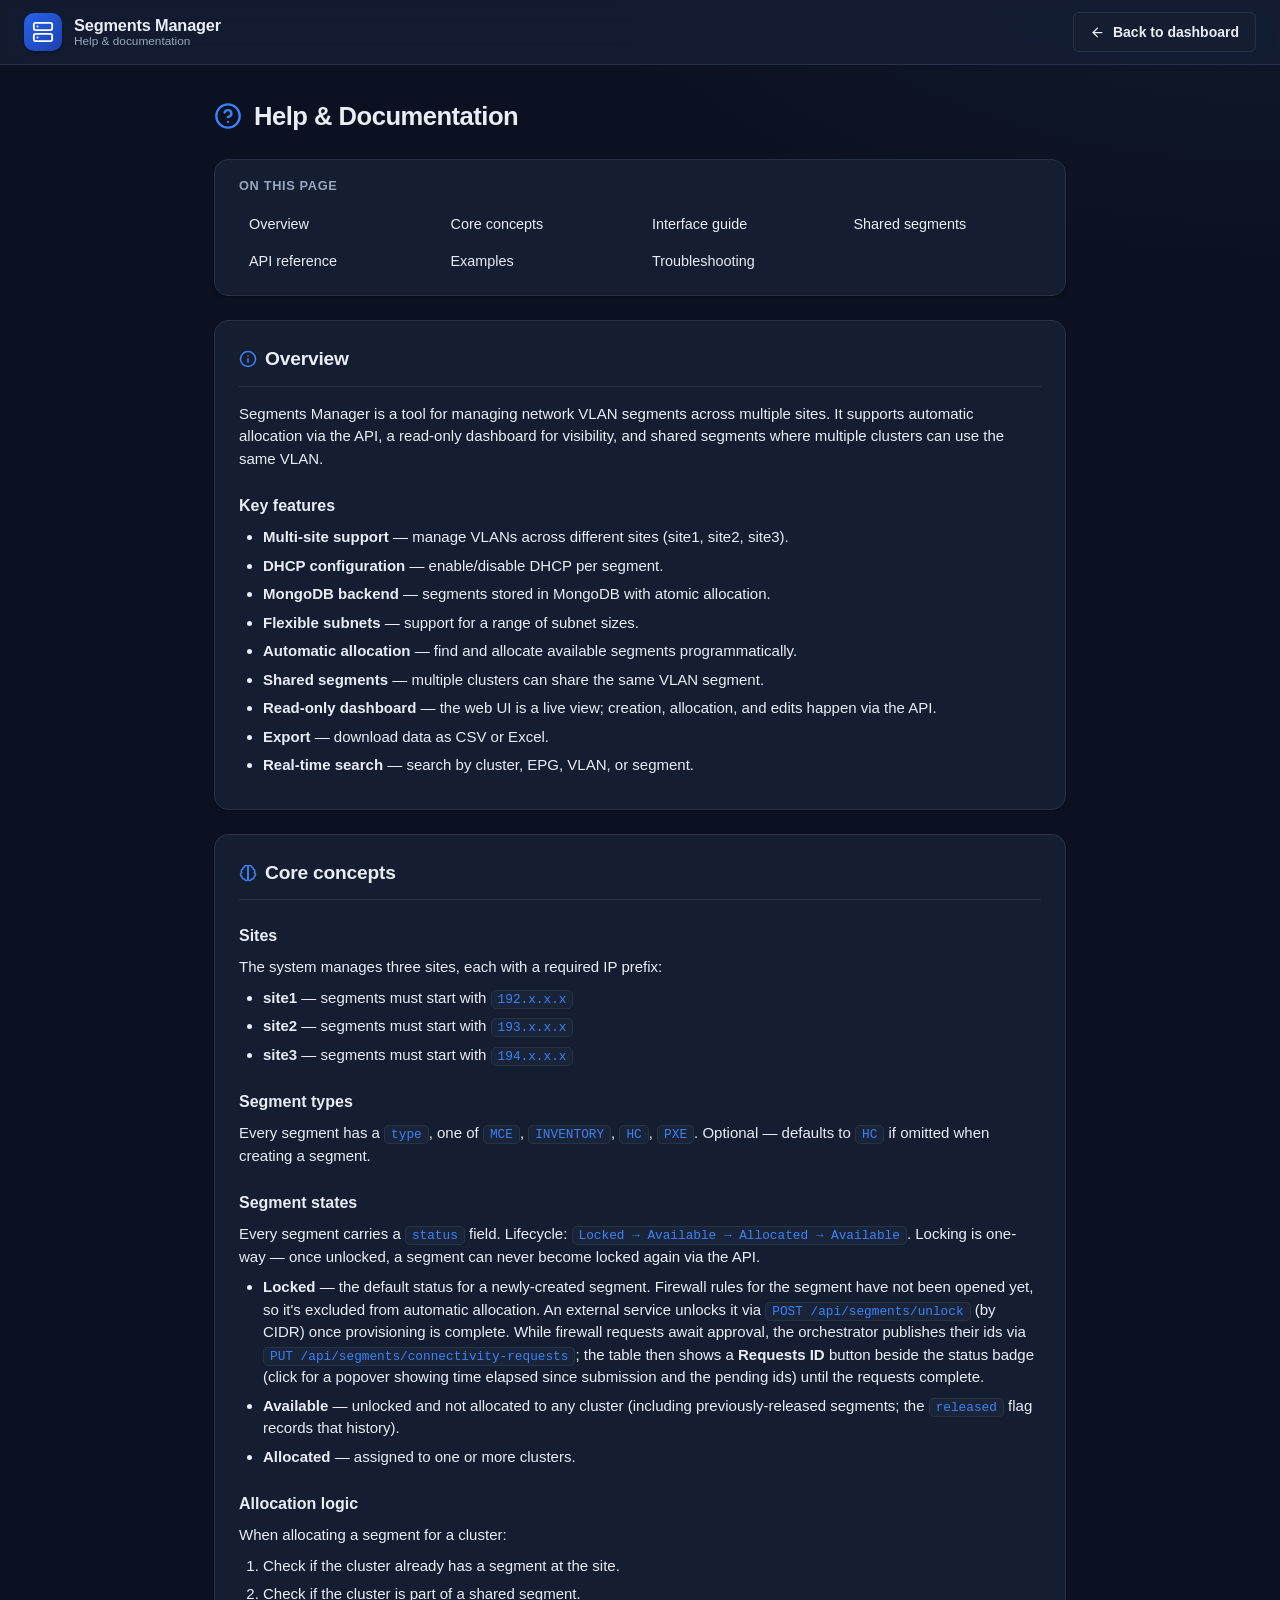
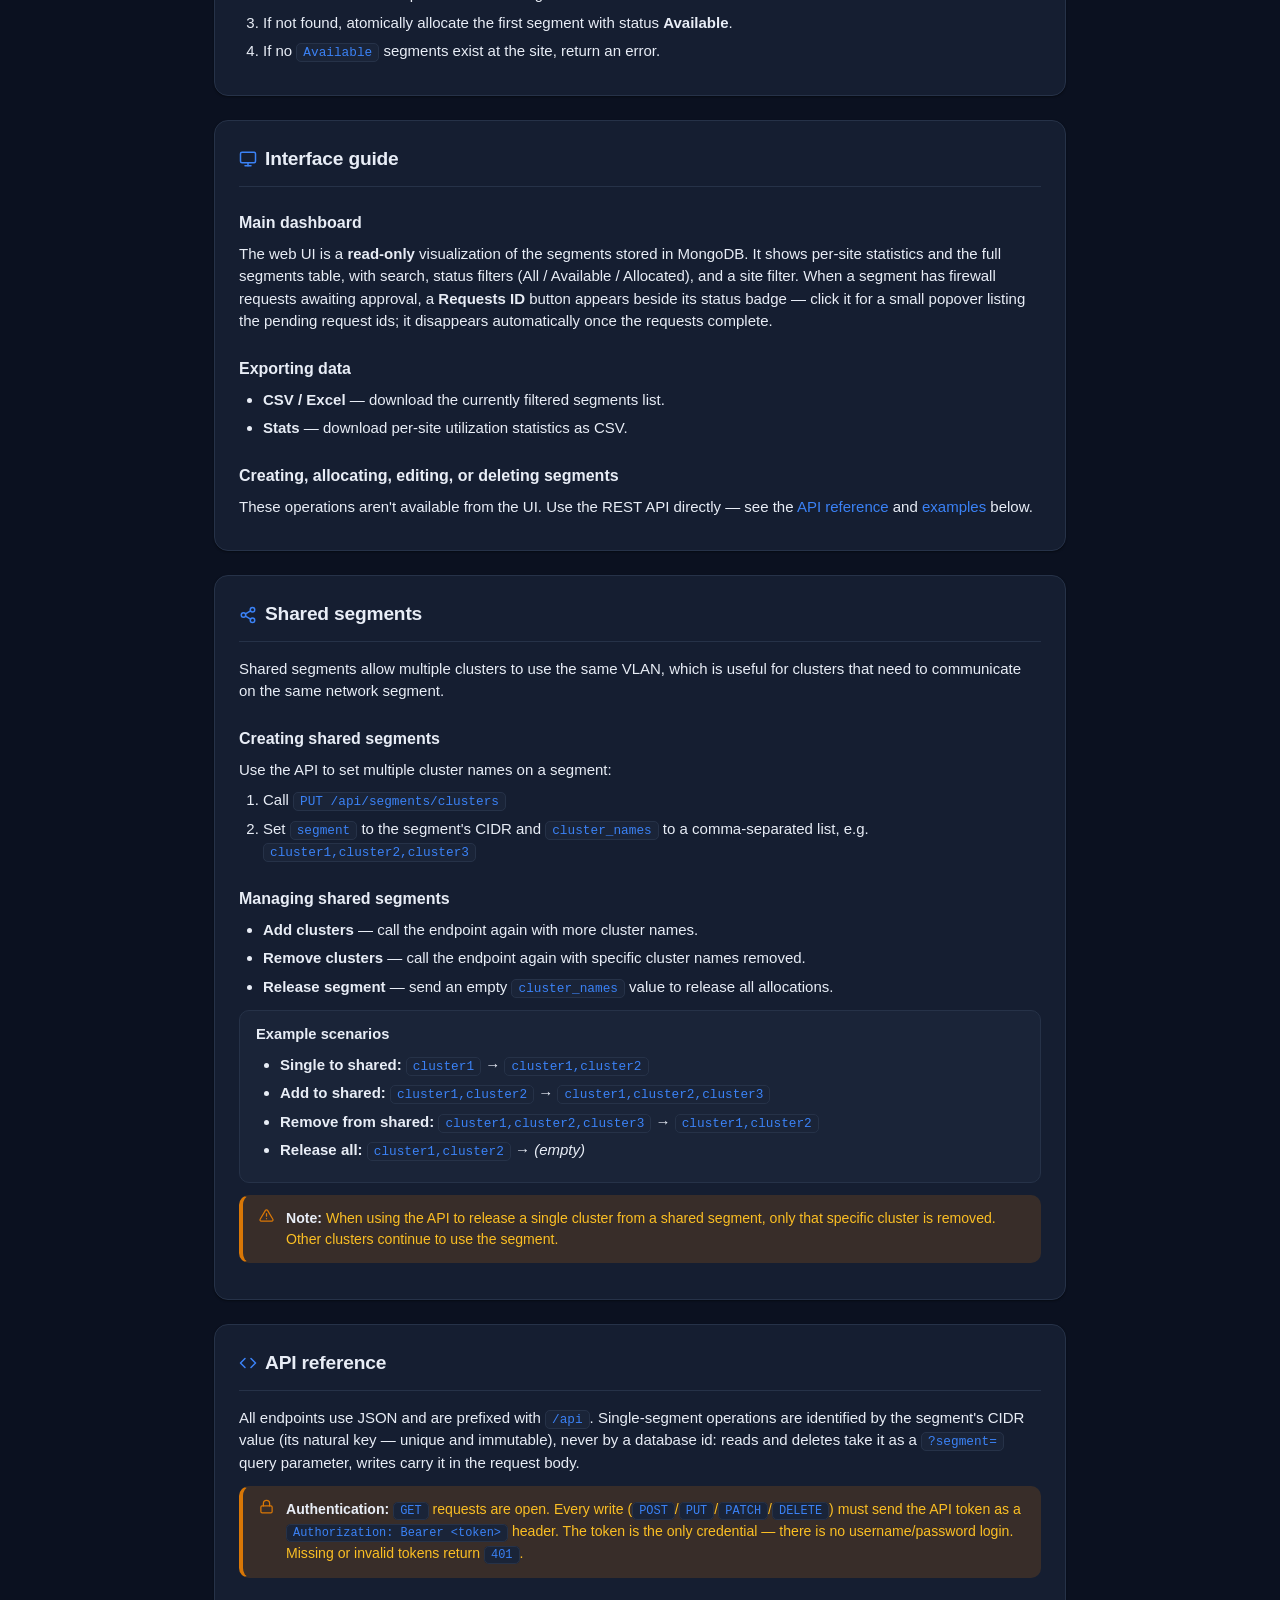
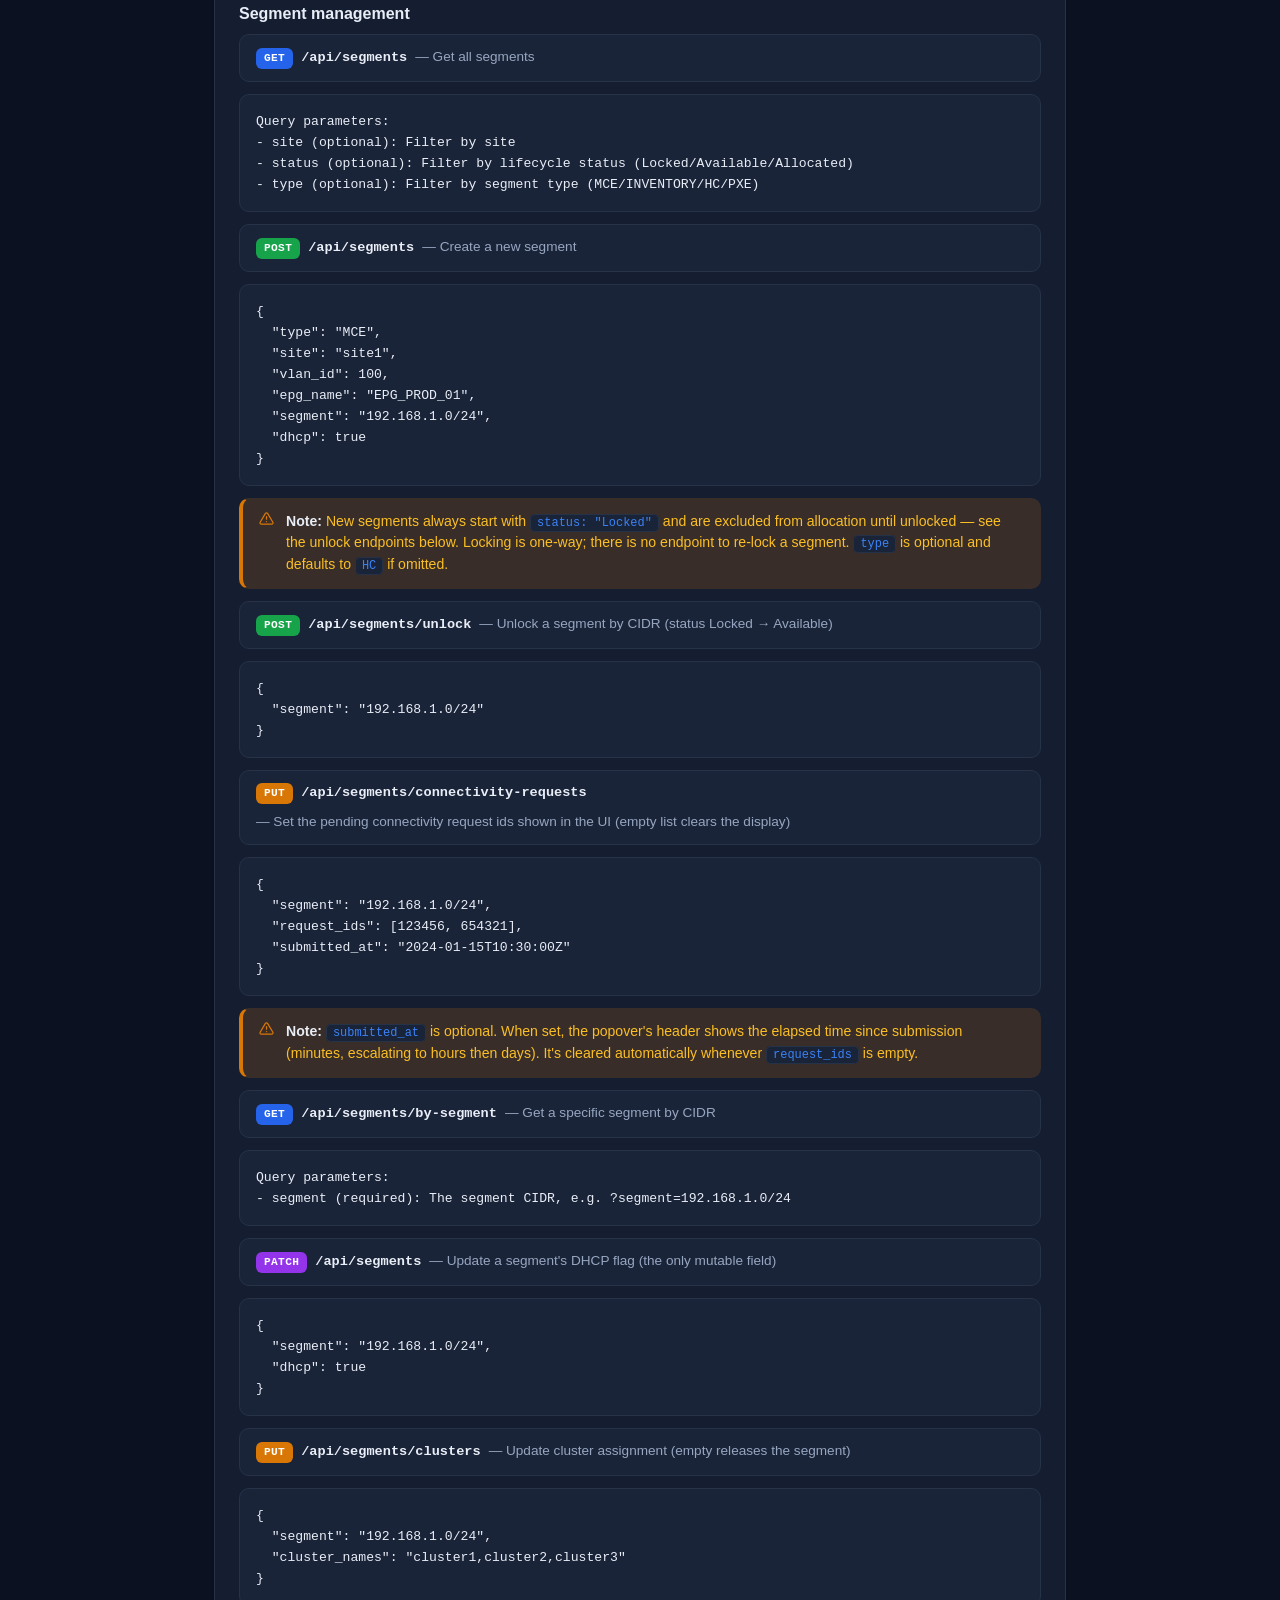
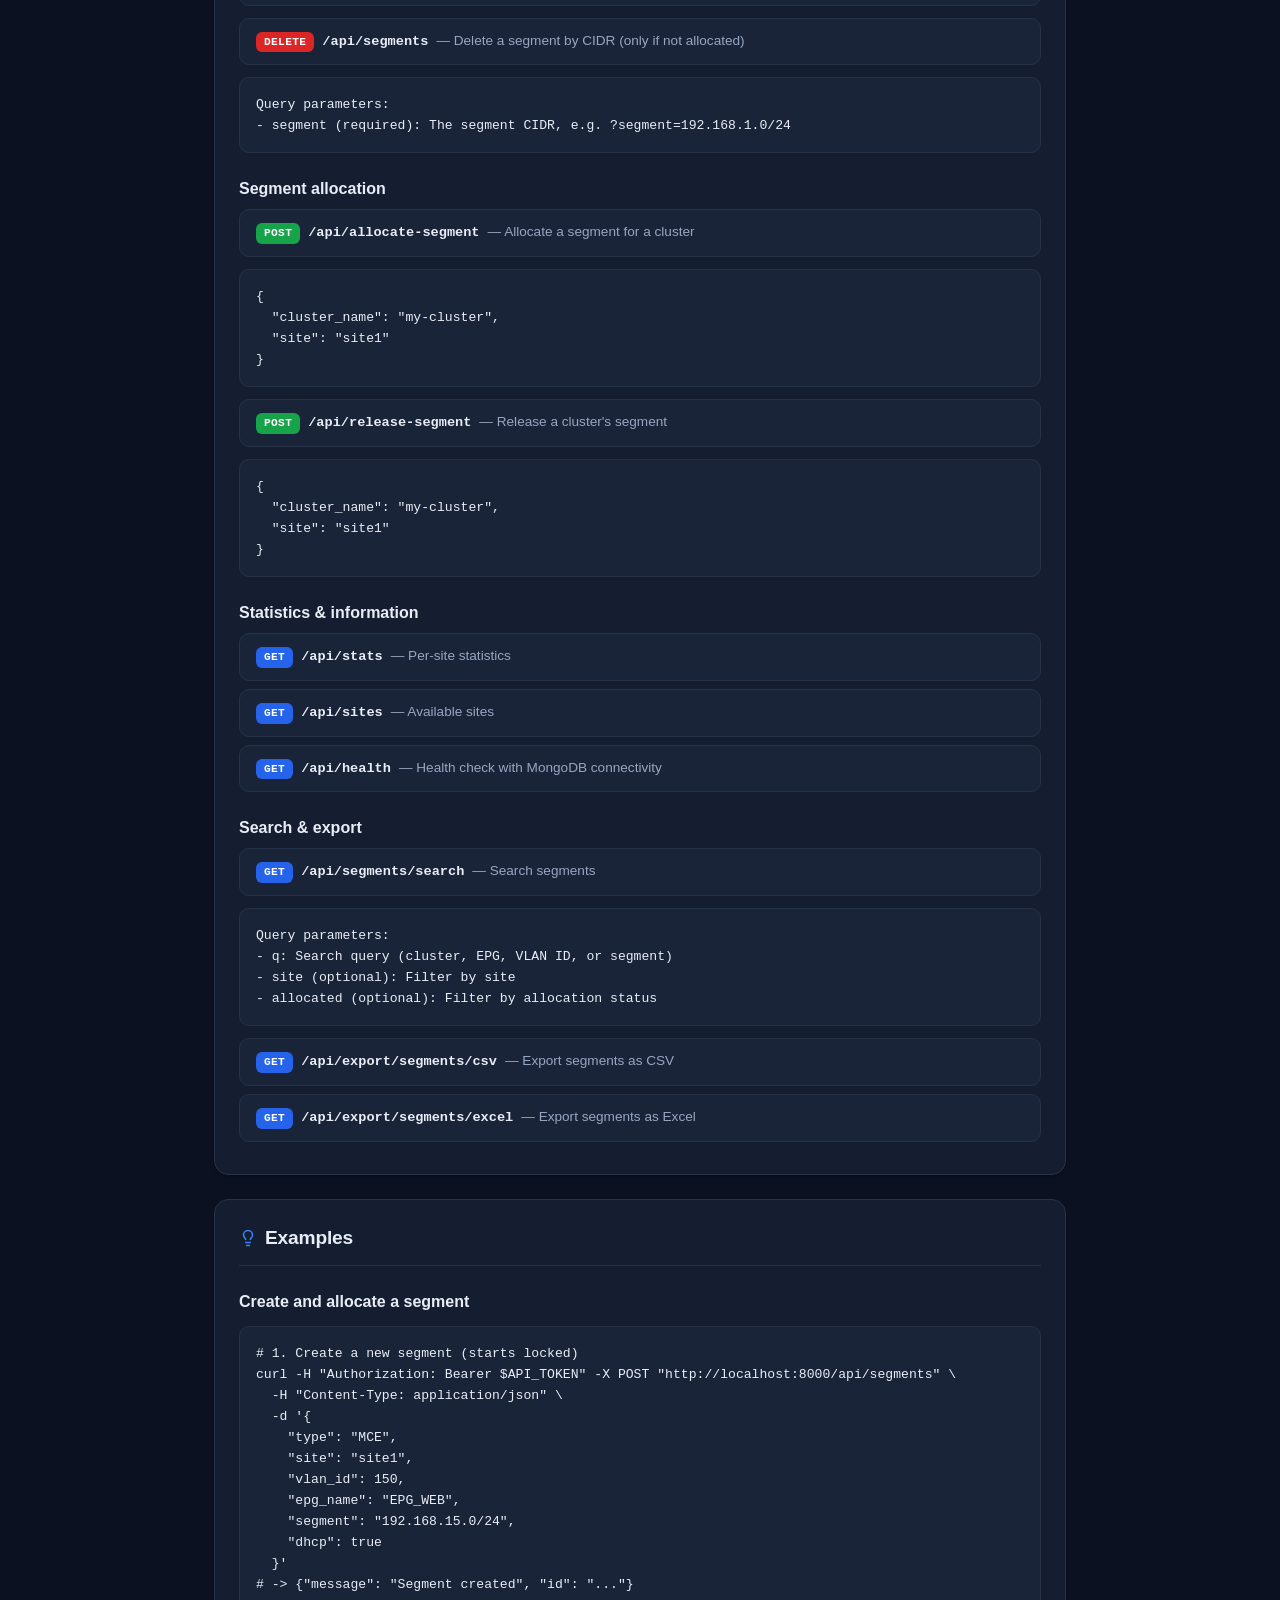
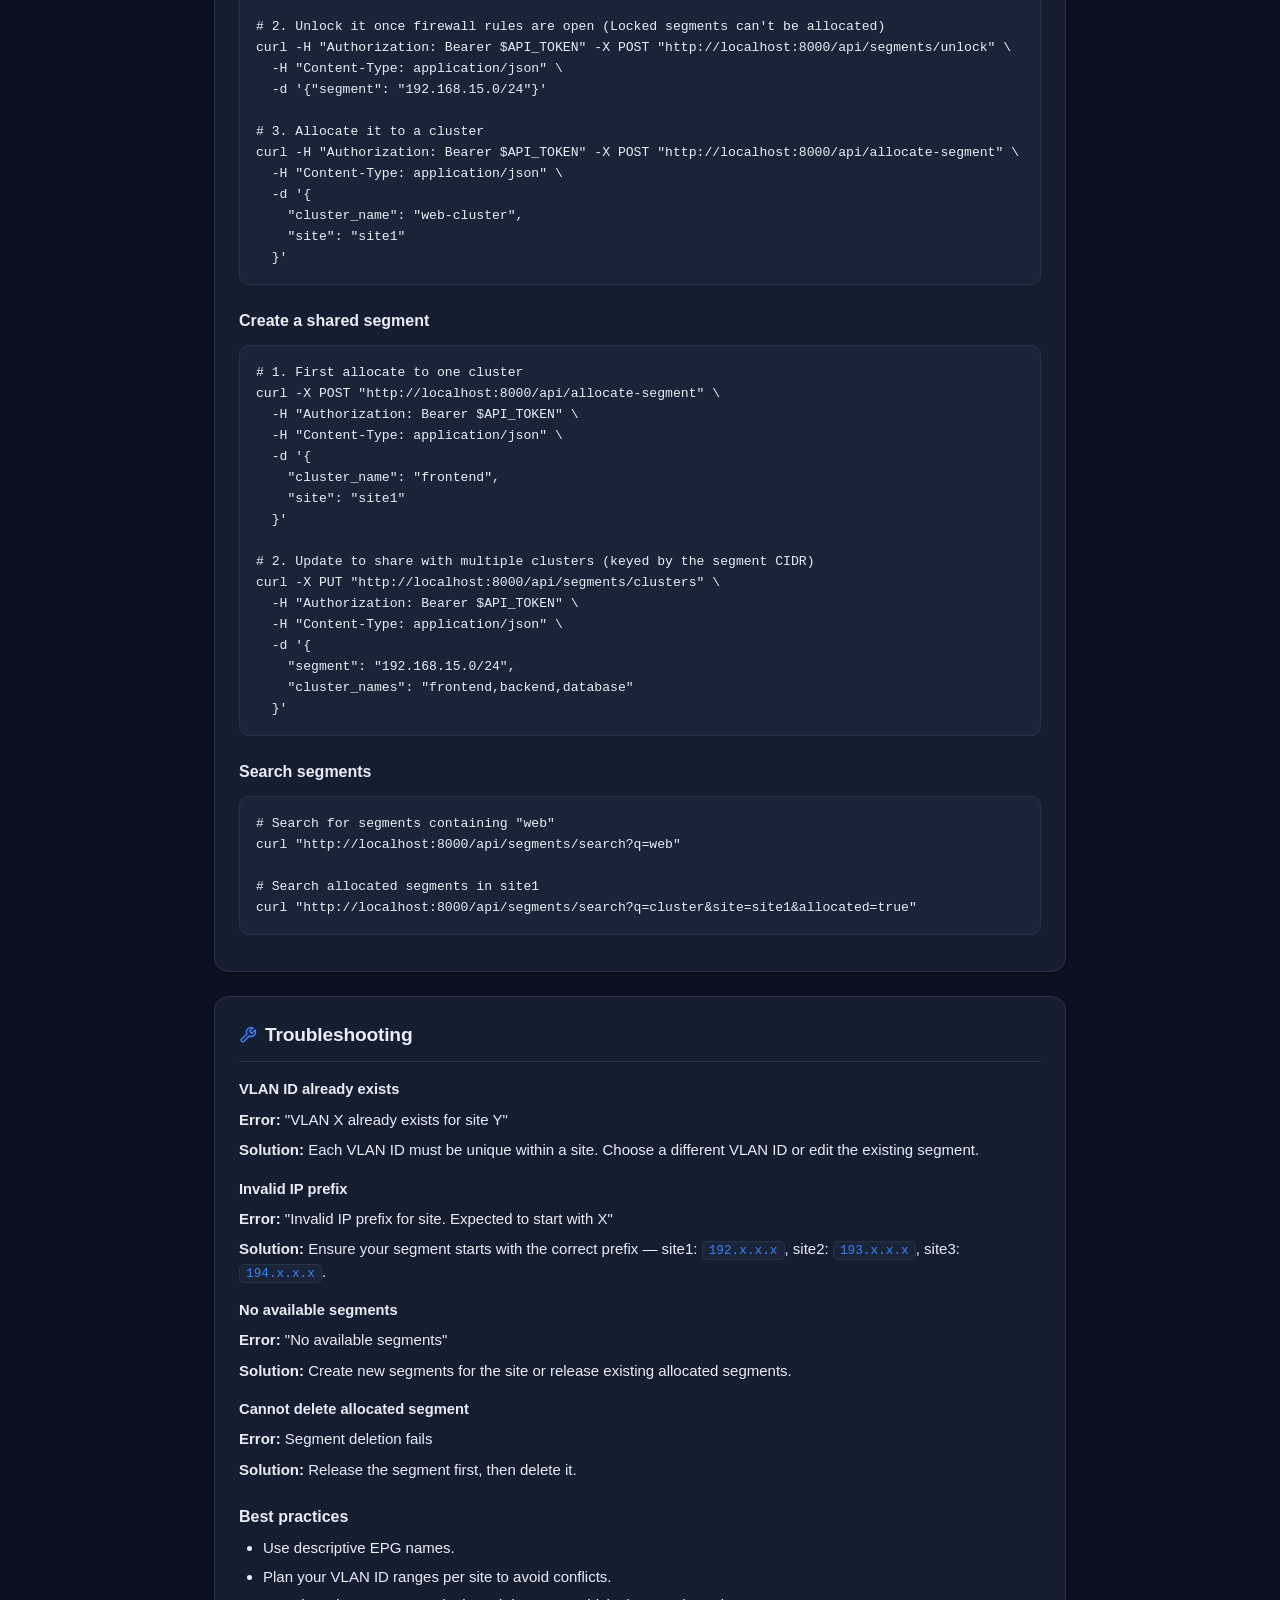
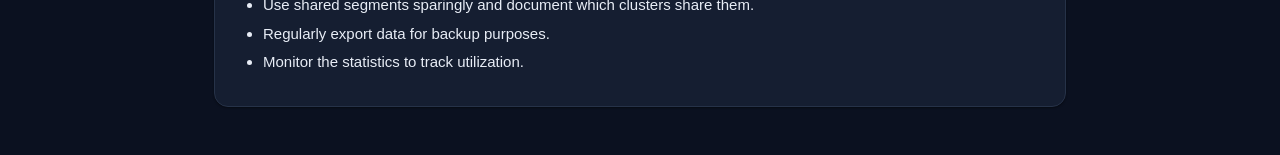
==== static/html/help.html @ 62c2f60b "Show elapsed time since submit in the connectivity request-ids popover Add an optional submitted_at " ====
<!DOCTYPE html>
<html lang="en">
<head>
    <meta charset="UTF-8">
    <meta name="viewport" content="width=device-width, initial-scale=1.0">
    <meta name="color-scheme" content="dark">
    <title>Segments Manager — Help &amp; Documentation</title>
    <link rel="stylesheet" href="/static/css/styles.css">
    <link rel="icon" href="data:image/svg+xml,%3Csvg xmlns='http://www.w3.org/2000/svg' viewBox='0 0 24 24' fill='none' stroke='%232563eb' stroke-width='2' stroke-linecap='round' stroke-linejoin='round'%3E%3Crect x='2' y='2' width='20' height='8' rx='2'/%3E%3Crect x='2' y='14' width='20' height='8' rx='2'/%3E%3Cline x1='6' y1='6' x2='6.01' y2='6'/%3E%3Cline x1='6' y1='18' x2='6.01' y2='18'/%3E%3C/svg%3E">
</head>
<body>
    <header class="app-header">
        <div class="app-header__inner">
            <div class="brand">
                <span class="brand__mark" aria-hidden="true">
                    <svg viewBox="0 0 24 24" class="icon"><rect x="2" y="2" width="20" height="8" rx="2"/><rect x="2" y="14" width="20" height="8" rx="2"/><line x1="6" y1="6" x2="6.01" y2="6"/><line x1="6" y1="18" x2="6.01" y2="18"/></svg>
                </span>
                <span class="brand__text">
                    <span class="brand__title">Segments Manager</span>
                    <span class="brand__subtitle">Help &amp; documentation</span>
                </span>
            </div>
            <div class="app-header__actions">
                <a href="/" class="btn btn-secondary">
                    <svg viewBox="0 0 24 24" class="icon icon-sm"><line x1="19" y1="12" x2="5" y2="12"/><polyline points="12 19 5 12 12 5"/></svg>
                    Back to dashboard
                </a>
            </div>
        </div>
    </header>

    <main class="doc">
        <h1>
            <svg viewBox="0 0 24 24" class="icon" style="width:28px;height:28px;color:var(--primary)"><circle cx="12" cy="12" r="10"/><path d="M9.09 9a3 3 0 0 1 5.83 1c0 2-3 3-3 3"/><line x1="12" y1="17" x2="12.01" y2="17"/></svg>
            Help &amp; Documentation
        </h1>

        <nav class="doc-toc" aria-label="Table of contents">
            <h2>On this page</h2>
            <ul>
                <li><a href="#overview">Overview</a></li>
                <li><a href="#core-concepts">Core concepts</a></li>
                <li><a href="#ui-guide">Interface guide</a></li>
                <li><a href="#shared-segments">Shared segments</a></li>
                <li><a href="#api-reference">API reference</a></li>
                <li><a href="#examples">Examples</a></li>
                <li><a href="#troubleshooting">Troubleshooting</a></li>
            </ul>
        </nav>

        <section class="doc-section" id="overview">
            <h2>
                <svg viewBox="0 0 24 24" class="icon"><circle cx="12" cy="12" r="10"/><line x1="12" y1="16" x2="12" y2="12"/><line x1="12" y1="8" x2="12.01" y2="8"/></svg>
                Overview
            </h2>
            <p>Segments Manager is a tool for managing network VLAN segments across multiple sites. It supports automatic allocation via the API, a read-only dashboard for visibility, and shared segments where multiple clusters can use the same VLAN.</p>

            <h3>Key features</h3>
            <ul>
                <li><strong>Multi-site support</strong> — manage VLANs across different sites (site1, site2, site3).</li>
                <li><strong>DHCP configuration</strong> — enable/disable DHCP per segment.</li>
                <li><strong>MongoDB backend</strong> — segments stored in MongoDB with atomic allocation.</li>
                <li><strong>Flexible subnets</strong> — support for a range of subnet sizes.</li>
                <li><strong>Automatic allocation</strong> — find and allocate available segments programmatically.</li>
                <li><strong>Shared segments</strong> — multiple clusters can share the same VLAN segment.</li>
                <li><strong>Read-only dashboard</strong> — the web UI is a live view; creation, allocation, and edits happen via the API.</li>
                <li><strong>Export</strong> — download data as CSV or Excel.</li>
                <li><strong>Real-time search</strong> — search by cluster, EPG, VLAN, or segment.</li>
            </ul>
        </section>

        <section class="doc-section" id="core-concepts">
            <h2>
                <svg viewBox="0 0 24 24" class="icon"><path d="M9.5 2A2.5 2.5 0 0 1 12 4.5v15a2.5 2.5 0 0 1-4.96.44 2.5 2.5 0 0 1-2.96-3.08 3 3 0 0 1-.34-5.58 2.5 2.5 0 0 1 1.32-4.24 2.5 2.5 0 0 1 1.98-3A2.5 2.5 0 0 1 9.5 2z"/><path d="M14.5 2A2.5 2.5 0 0 0 12 4.5v15a2.5 2.5 0 0 0 4.96.44 2.5 2.5 0 0 0 2.96-3.08 3 3 0 0 0 .34-5.58 2.5 2.5 0 0 0-1.32-4.24 2.5 2.5 0 0 0-1.98-3A2.5 2.5 0 0 0 14.5 2z"/></svg>
                Core concepts
            </h2>

            <h3>Sites</h3>
            <p>The system manages three sites, each with a required IP prefix:</p>
            <ul>
                <li><strong>site1</strong> — segments must start with <code>192.x.x.x</code></li>
                <li><strong>site2</strong> — segments must start with <code>193.x.x.x</code></li>
                <li><strong>site3</strong> — segments must start with <code>194.x.x.x</code></li>
            </ul>

            <h3>Segment types</h3>
            <p>Every segment has a <code>type</code>, one of <code>MCE</code>, <code>INVENTORY</code>, <code>HC</code>, <code>PXE</code>. Optional — defaults to <code>HC</code> if omitted when creating a segment.</p>

            <h3>Segment states</h3>
            <p>Every segment carries a <code>status</code> field. Lifecycle: <code>Locked → Available → Allocated → Available</code>. Locking is one-way — once unlocked, a segment can never become locked again via the API.</p>
            <ul>
                <li><strong>Locked</strong> — the default status for a newly-created segment. Firewall rules for the segment have not been opened yet, so it's excluded from automatic allocation. An external service unlocks it via <code>POST /api/segments/unlock</code> (by CIDR) once provisioning is complete. While firewall requests await approval, the orchestrator publishes their ids via <code>PUT /api/segments/connectivity-requests</code>; the table then shows a <strong>Requests ID</strong> button beside the status badge (click for a popover showing time elapsed since submission and the pending ids) until the requests complete.</li>
                <li><strong>Available</strong> — unlocked and not allocated to any cluster (including previously-released segments; the <code>released</code> flag records that history).</li>
                <li><strong>Allocated</strong> — assigned to one or more clusters.</li>
            </ul>

            <h3>Allocation logic</h3>
            <p>When allocating a segment for a cluster:</p>
            <ol>
                <li>Check if the cluster already has a segment at the site.</li>
                <li>Check if the cluster is part of a shared segment.</li>
                <li>If not found, atomically allocate the first segment with status <strong>Available</strong>.</li>
                <li>If no <code>Available</code> segments exist at the site, return an error.</li>
            </ol>
        </section>

        <section class="doc-section" id="ui-guide">
            <h2>
                <svg viewBox="0 0 24 24" class="icon"><rect x="2" y="3" width="20" height="14" rx="2"/><line x1="8" y1="21" x2="16" y2="21"/><line x1="12" y1="17" x2="12" y2="21"/></svg>
                Interface guide
            </h2>

            <h3>Main dashboard</h3>
            <p>The web UI is a <strong>read-only</strong> visualization of the segments stored in MongoDB. It shows per-site statistics and the full segments table, with search, status filters (All / Available / Allocated), and a site filter. When a segment has firewall requests awaiting approval, a <strong>Requests ID</strong> button appears beside its status badge — click it for a small popover listing the pending request ids; it disappears automatically once the requests complete.</p>

            <h3>Exporting data</h3>
            <ul>
                <li><strong>CSV / Excel</strong> — download the currently filtered segments list.</li>
                <li><strong>Stats</strong> — download per-site utilization statistics as CSV.</li>
            </ul>

            <h3>Creating, allocating, editing, or deleting segments</h3>
            <p>These operations aren't available from the UI. Use the REST API directly — see the <a href="#api-reference">API reference</a> and <a href="#examples">examples</a> below.</p>
        </section>

        <section class="doc-section" id="shared-segments">
            <h2>
                <svg viewBox="0 0 24 24" class="icon"><circle cx="18" cy="5" r="3"/><circle cx="6" cy="12" r="3"/><circle cx="18" cy="19" r="3"/><line x1="8.59" y1="13.51" x2="15.42" y2="17.49"/><line x1="15.41" y1="6.51" x2="8.59" y2="10.49"/></svg>
                Shared segments
            </h2>
            <p>Shared segments allow multiple clusters to use the same VLAN, which is useful for clusters that need to communicate on the same network segment.</p>

            <h3>Creating shared segments</h3>
            <p>Use the API to set multiple cluster names on a segment:</p>
            <ol>
                <li>Call <code>PUT /api/segments/clusters</code></li>
                <li>Set <code>segment</code> to the segment's CIDR and <code>cluster_names</code> to a comma-separated list, e.g. <code>cluster1,cluster2,cluster3</code></li>
            </ol>

            <h3>Managing shared segments</h3>
            <ul>
                <li><strong>Add clusters</strong> — call the endpoint again with more cluster names.</li>
                <li><strong>Remove clusters</strong> — call the endpoint again with specific cluster names removed.</li>
                <li><strong>Release segment</strong> — send an empty <code>cluster_names</code> value to release all allocations.</li>
            </ul>

            <div class="example">
                <h4>Example scenarios</h4>
                <ul>
                    <li><strong>Single to shared:</strong> <code>cluster1</code> → <code>cluster1,cluster2</code></li>
                    <li><strong>Add to shared:</strong> <code>cluster1,cluster2</code> → <code>cluster1,cluster2,cluster3</code></li>
                    <li><strong>Remove from shared:</strong> <code>cluster1,cluster2,cluster3</code> → <code>cluster1,cluster2</code></li>
                    <li><strong>Release all:</strong> <code>cluster1,cluster2</code> → <em>(empty)</em></li>
                </ul>
            </div>

            <div class="callout">
                <svg viewBox="0 0 24 24" class="icon icon-sm"><path d="M10.29 3.86 1.82 18a2 2 0 0 0 1.71 3h16.94a2 2 0 0 0 1.71-3L13.71 3.86a2 2 0 0 0-3.42 0z"/><line x1="12" y1="9" x2="12" y2="13"/><line x1="12" y1="17" x2="12.01" y2="17"/></svg>
                <span><strong>Note:</strong> When using the API to release a single cluster from a shared segment, only that specific cluster is removed. Other clusters continue to use the segment.</span>
            </div>
        </section>

        <section class="doc-section" id="api-reference">
            <h2>
                <svg viewBox="0 0 24 24" class="icon"><polyline points="16 18 22 12 16 6"/><polyline points="8 6 2 12 8 18"/></svg>
                API reference
            </h2>
            <p>All endpoints use JSON and are prefixed with <code>/api</code>. Single-segment operations are identified by the segment's CIDR value (its natural key — unique and immutable), never by a database id: reads and deletes take it as a <code>?segment=</code> query parameter, writes carry it in the request body.</p>

            <div class="callout">
                <svg viewBox="0 0 24 24" class="icon icon-sm"><rect x="3" y="11" width="18" height="11" rx="2" ry="2"/><path d="M7 11V7a5 5 0 0 1 10 0v4"/></svg>
                <span><strong>Authentication:</strong> <code>GET</code> requests are open. Every write (<code>POST</code>/<code>PUT</code>/<code>PATCH</code>/<code>DELETE</code>) must send the API token as a <code>Authorization: Bearer &lt;token&gt;</code> header. The token is the only credential — there is no username/password login. Missing or invalid tokens return <code>401</code>.</span>
            </div>

            <h3>Segment management</h3>
            <div class="endpoint">
                <span class="method get">GET</span>
                <span class="endpoint__path">/api/segments</span>
                <span class="endpoint__desc">— Get all segments</span>
            </div>
            <div class="code-block">Query parameters:
- site (optional): Filter by site
- status (optional): Filter by lifecycle status (Locked/Available/Allocated)
- type (optional): Filter by segment type (MCE/INVENTORY/HC/PXE)</div>

            <div class="endpoint">
                <span class="method post">POST</span>
                <span class="endpoint__path">/api/segments</span>
                <span class="endpoint__desc">— Create a new segment</span>
            </div>
            <div class="code-block">{
  "type": "MCE",
  "site": "site1",
  "vlan_id": 100,
  "epg_name": "EPG_PROD_01",
  "segment": "192.168.1.0/24",
  "dhcp": true
}</div>
            <div class="callout">
                <svg viewBox="0 0 24 24" class="icon icon-sm"><path d="M10.29 3.86 1.82 18a2 2 0 0 0 1.71 3h16.94a2 2 0 0 0 1.71-3L13.71 3.86a2 2 0 0 0-3.42 0z"/><line x1="12" y1="9" x2="12" y2="13"/><line x1="12" y1="17" x2="12.01" y2="17"/></svg>
                <span><strong>Note:</strong> New segments always start with <code>status: "Locked"</code> and are excluded from allocation until unlocked — see the unlock endpoints below. Locking is one-way; there is no endpoint to re-lock a segment. <code>type</code> is optional and defaults to <code>HC</code> if omitted.</span>
            </div>

            <div class="endpoint">
                <span class="method post">POST</span>
                <span class="endpoint__path">/api/segments/unlock</span>
                <span class="endpoint__desc">— Unlock a segment by CIDR (status Locked → Available)</span>
            </div>
            <div class="code-block">{
  "segment": "192.168.1.0/24"
}</div>

            <div class="endpoint">
                <span class="method put">PUT</span>
                <span class="endpoint__path">/api/segments/connectivity-requests</span>
                <span class="endpoint__desc">— Set the pending connectivity request ids shown in the UI (empty list clears the display)</span>
            </div>
            <div class="code-block">{
  "segment": "192.168.1.0/24",
  "request_ids": [123456, 654321],
  "submitted_at": "2024-01-15T10:30:00Z"
}</div>
            <div class="callout">
                <svg viewBox="0 0 24 24" class="icon icon-sm"><path d="M10.29 3.86 1.82 18a2 2 0 0 0 1.71 3h16.94a2 2 0 0 0 1.71-3L13.71 3.86a2 2 0 0 0-3.42 0z"/><line x1="12" y1="9" x2="12" y2="13"/><line x1="12" y1="17" x2="12.01" y2="17"/></svg>
                <span><strong>Note:</strong> <code>submitted_at</code> is optional. When set, the popover's header shows the elapsed time since submission (minutes, escalating to hours then days). It's cleared automatically whenever <code>request_ids</code> is empty.</span>
            </div>

            <div class="endpoint">
                <span class="method get">GET</span>
                <span class="endpoint__path">/api/segments/by-segment</span>
                <span class="endpoint__desc">— Get a specific segment by CIDR</span>
            </div>
            <div class="code-block">Query parameters:
- segment (required): The segment CIDR, e.g. ?segment=192.168.1.0/24</div>

            <div class="endpoint">
                <span class="method patch">PATCH</span>
                <span class="endpoint__path">/api/segments</span>
                <span class="endpoint__desc">— Update a segment's DHCP flag (the only mutable field)</span>
            </div>
            <div class="code-block">{
  "segment": "192.168.1.0/24",
  "dhcp": true
}</div>

            <div class="endpoint">
                <span class="method put">PUT</span>
                <span class="endpoint__path">/api/segments/clusters</span>
                <span class="endpoint__desc">— Update cluster assignment (empty releases the segment)</span>
            </div>
            <div class="code-block">{
  "segment": "192.168.1.0/24",
  "cluster_names": "cluster1,cluster2,cluster3"
}</div>

            <div class="endpoint">
                <span class="method delete">DELETE</span>
                <span class="endpoint__path">/api/segments</span>
                <span class="endpoint__desc">— Delete a segment by CIDR (only if not allocated)</span>
            </div>
            <div class="code-block">Query parameters:
- segment (required): The segment CIDR, e.g. ?segment=192.168.1.0/24</div>

            <h3>Segment allocation</h3>
            <div class="endpoint">
                <span class="method post">POST</span>
                <span class="endpoint__path">/api/allocate-segment</span>
                <span class="endpoint__desc">— Allocate a segment for a cluster</span>
            </div>
            <div class="code-block">{
  "cluster_name": "my-cluster",
  "site": "site1"
}</div>

            <div class="endpoint">
                <span class="method post">POST</span>
                <span class="endpoint__path">/api/release-segment</span>
                <span class="endpoint__desc">— Release a cluster's segment</span>
            </div>
            <div class="code-block">{
  "cluster_name": "my-cluster",
  "site": "site1"
}</div>

            <h3>Statistics &amp; information</h3>
            <div class="endpoint">
                <span class="method get">GET</span>
                <span class="endpoint__path">/api/stats</span>
                <span class="endpoint__desc">— Per-site statistics</span>
            </div>
            <div class="endpoint">
                <span class="method get">GET</span>
                <span class="endpoint__path">/api/sites</span>
                <span class="endpoint__desc">— Available sites</span>
            </div>
            <div class="endpoint">
                <span class="method get">GET</span>
                <span class="endpoint__path">/api/health</span>
                <span class="endpoint__desc">— Health check with MongoDB connectivity</span>
            </div>

            <h3>Search &amp; export</h3>
            <div class="endpoint">
                <span class="method get">GET</span>
                <span class="endpoint__path">/api/segments/search</span>
                <span class="endpoint__desc">— Search segments</span>
            </div>
            <div class="code-block">Query parameters:
- q: Search query (cluster, EPG, VLAN ID, or segment)
- site (optional): Filter by site
- allocated (optional): Filter by allocation status</div>

            <div class="endpoint">
                <span class="method get">GET</span>
                <span class="endpoint__path">/api/export/segments/csv</span>
                <span class="endpoint__desc">— Export segments as CSV</span>
            </div>
            <div class="endpoint">
                <span class="method get">GET</span>
                <span class="endpoint__path">/api/export/segments/excel</span>
                <span class="endpoint__desc">— Export segments as Excel</span>
            </div>
        </section>

        <section class="doc-section" id="examples">
            <h2>
                <svg viewBox="0 0 24 24" class="icon"><line x1="9" y1="18" x2="15" y2="18"/><line x1="10" y1="22" x2="14" y2="22"/><path d="M15.09 14c.18-.98.65-1.74 1.41-2.5A4.65 4.65 0 0 0 18 8 6 6 0 0 0 6 8c0 1 .23 2.23 1.5 3.5A4.61 4.61 0 0 1 8.91 14"/></svg>
                Examples
            </h2>

            <h3>Create and allocate a segment</h3>
            <div class="code-block"># 1. Create a new segment (starts locked)
curl -H "Authorization: Bearer $API_TOKEN" -X POST "http://localhost:8000/api/segments" \
  -H "Content-Type: application/json" \
  -d '{
    "type": "MCE",
    "site": "site1",
    "vlan_id": 150,
    "epg_name": "EPG_WEB",
    "segment": "192.168.15.0/24",
    "dhcp": true
  }'
# -> {"message": "Segment created", "id": "..."}

# 2. Unlock it once firewall rules are open (Locked segments can't be allocated)
curl -H "Authorization: Bearer $API_TOKEN" -X POST "http://localhost:8000/api/segments/unlock" \
  -H "Content-Type: application/json" \
  -d '{"segment": "192.168.15.0/24"}'

# 3. Allocate it to a cluster
curl -H "Authorization: Bearer $API_TOKEN" -X POST "http://localhost:8000/api/allocate-segment" \
  -H "Content-Type: application/json" \
  -d '{
    "cluster_name": "web-cluster",
    "site": "site1"
  }'</div>

            <h3>Create a shared segment</h3>
            <div class="code-block"># 1. First allocate to one cluster
curl -X POST "http://localhost:8000/api/allocate-segment" \
  -H "Authorization: Bearer $API_TOKEN" \
  -H "Content-Type: application/json" \
  -d '{
    "cluster_name": "frontend",
    "site": "site1"
  }'

# 2. Update to share with multiple clusters (keyed by the segment CIDR)
curl -X PUT "http://localhost:8000/api/segments/clusters" \
  -H "Authorization: Bearer $API_TOKEN" \
  -H "Content-Type: application/json" \
  -d '{
    "segment": "192.168.15.0/24",
    "cluster_names": "frontend,backend,database"
  }'</div>

            <h3>Search segments</h3>
            <div class="code-block"># Search for segments containing "web"
curl "http://localhost:8000/api/segments/search?q=web"

# Search allocated segments in site1
curl "http://localhost:8000/api/segments/search?q=cluster&site=site1&allocated=true"</div>
        </section>

        <section class="doc-section" id="troubleshooting">
            <h2>
                <svg viewBox="0 0 24 24" class="icon"><path d="M14.7 6.3a1 1 0 0 0 0 1.4l1.6 1.6a1 1 0 0 0 1.4 0l3.77-3.77a6 6 0 0 1-7.94 7.94l-6.91 6.91a2.12 2.12 0 0 1-3-3l6.91-6.91a6 6 0 0 1 7.94-7.94l-3.76 3.76z"/></svg>
                Troubleshooting
            </h2>

            <h4>VLAN ID already exists</h4>
            <p><strong>Error:</strong> "VLAN X already exists for site Y"</p>
            <p><strong>Solution:</strong> Each VLAN ID must be unique within a site. Choose a different VLAN ID or edit the existing segment.</p>

            <h4>Invalid IP prefix</h4>
            <p><strong>Error:</strong> "Invalid IP prefix for site. Expected to start with X"</p>
            <p><strong>Solution:</strong> Ensure your segment starts with the correct prefix — site1: <code>192.x.x.x</code>, site2: <code>193.x.x.x</code>, site3: <code>194.x.x.x</code>.</p>

            <h4>No available segments</h4>
            <p><strong>Error:</strong> "No available segments"</p>
            <p><strong>Solution:</strong> Create new segments for the site or release existing allocated segments.</p>

            <h4>Cannot delete allocated segment</h4>
            <p><strong>Error:</strong> Segment deletion fails</p>
            <p><strong>Solution:</strong> Release the segment first, then delete it.</p>

            <h3>Best practices</h3>
            <ul>
                <li>Use descriptive EPG names.</li>
                <li>Plan your VLAN ID ranges per site to avoid conflicts.</li>
                <li>Use shared segments sparingly and document which clusters share them.</li>
                <li>Regularly export data for backup purposes.</li>
                <li>Monitor the statistics to track utilization.</li>
            </ul>
        </section>
    </main>
</body>
</html>
---- static/css/styles.css ----
/* ============================================================================
   Segments Manager — Design System
   Self-contained: system fonts, no external assets (air-gapped safe).
   ============================================================================ */

/* ---- Reset ---------------------------------------------------------------- */
*,
*::before,
*::after {
    margin: 0;
    padding: 0;
    box-sizing: border-box;
}

/* ---- Design Tokens -------------------------------------------------------- */
:root {
    /* Type */
    --font-sans: -apple-system, BlinkMacSystemFont, "Segoe UI", Roboto, Oxygen,
        Ubuntu, Cantarell, "Helvetica Neue", Arial, sans-serif;
    --font-mono: ui-monospace, "SF Mono", "SFMono-Regular", "Menlo", "Consolas",
        "Liberation Mono", "Courier New", monospace;

    /* Spacing scale (dense dashboard: 4 / 8 / 12 / 16 / 24 / 32) */
    --space-1: 4px;
    --space-2: 8px;
    --space-3: 12px;
    --space-4: 16px;
    --space-5: 24px;
    --space-6: 32px;
    --space-7: 48px;

    /* Radius */
    --radius-sm: 6px;
    --radius-md: 10px;
    --radius-lg: 14px;
    --radius-pill: 999px;

    /* Brand */
    --brand-500: #2563eb;
    --brand-600: #1d4ed8;
    --brand-700: #1e40af;

    /* Semantic status */
    --ok-500: #16a34a;
    --warn-500: #d97706;
    --danger-500: #dc2626;

    /* Motion */
    --ease: cubic-bezier(0.4, 0, 0.2, 1);
    --dur: 180ms;

    /* z-index scale */
    --z-sticky: 20;
    --z-header: 40;
    --z-toast: 1000;
}

/* Dark theme (only theme — no light mode) */
:root {
    color-scheme: dark;

    --bg: #0b1120;
    --bg-grad-1: #0b1120;
    --bg-grad-2: #111a2e;

    --surface: #151e31;
    --surface-2: #1a2438;
    --surface-hover: #1f2b42;

    --border: #263248;
    --border-strong: #33425e;

    --text: #e8edf6;
    --text-muted: #97a6c0;
    --text-faint: #6b7a95;

    --primary: #3b82f6;
    --primary-hover: #60a5fa;
    --on-primary: #ffffff;
    --ring: rgba(59, 130, 246, 0.45);

    --accent-soft: #17233c;

    --ok-bg: rgba(22, 163, 74, 0.18);
    --ok-text: #4ade80;
    --warn-bg: rgba(217, 119, 6, 0.18);
    --warn-text: #fbbf24;
    --danger-bg: rgba(220, 38, 38, 0.18);
    --danger-text: #f87171;

    --shadow-sm: 0 1px 2px rgba(0, 0, 0, 0.4);
    --shadow-md: 0 6px 18px rgba(0, 0, 0, 0.4);
    --shadow-lg: 0 16px 40px rgba(0, 0, 0, 0.5);

    --track: #263248;
}

/* ---- Base ----------------------------------------------------------------- */
html {
    -webkit-text-size-adjust: 100%;
}

body {
    font-family: var(--font-sans);
    background: var(--bg);
    background-image: radial-gradient(
            1200px 600px at 100% -10%,
            var(--bg-grad-2),
            transparent 60%
        ),
        radial-gradient(900px 500px at -10% 0%, var(--bg-grad-1), transparent 55%);
    background-attachment: fixed;
    min-height: 100dvh;
    color: var(--text);
    font-size: 15px;
    line-height: 1.5;
    -webkit-font-smoothing: antialiased;
    text-rendering: optimizeLegibility;
}

a {
    color: var(--primary);
    text-decoration: none;
}
a:hover {
    text-decoration: underline;
}

svg {
    display: block;
}

.icon {
    width: 18px;
    height: 18px;
    stroke: currentColor;
    stroke-width: 2;
    fill: none;
    stroke-linecap: round;
    stroke-linejoin: round;
    flex-shrink: 0;
}
.icon-sm {
    width: 15px;
    height: 15px;
}

.mono {
    font-family: var(--font-mono);
    font-variant-numeric: tabular-nums;
}

.sr-only {
    position: absolute;
    width: 1px;
    height: 1px;
    padding: 0;
    margin: -1px;
    overflow: hidden;
    clip: rect(0, 0, 0, 0);
    white-space: nowrap;
    border: 0;
}

:focus-visible {
    outline: 2px solid var(--primary);
    outline-offset: 2px;
    border-radius: var(--radius-sm);
}

/* ---- App shell ------------------------------------------------------------ */
.app-header {
    position: sticky;
    top: 0;
    z-index: var(--z-header);
    background: color-mix(in srgb, var(--surface) 82%, transparent);
    -webkit-backdrop-filter: saturate(180%) blur(12px);
    backdrop-filter: saturate(180%) blur(12px);
    border-bottom: 1px solid var(--border);
}

.app-header__inner {
    max-width: 1600px;
    margin: 0 auto;
    padding: var(--space-3) var(--space-5);
    display: flex;
    align-items: center;
    gap: var(--space-4);
}

.brand {
    display: flex;
    align-items: center;
    gap: var(--space-3);
    min-width: 0;
}

.brand__mark {
    width: 38px;
    height: 38px;
    border-radius: var(--radius-md);
    background: linear-gradient(135deg, var(--brand-500), var(--brand-700));
    color: #fff;
    display: grid;
    place-items: center;
    box-shadow: var(--shadow-sm);
    flex-shrink: 0;
}
.brand__mark .icon {
    width: 22px;
    height: 22px;
    stroke: #fff;
}

.brand__text {
    display: flex;
    flex-direction: column;
    line-height: 1.15;
    min-width: 0;
}
.brand__title {
    font-size: 1.02rem;
    font-weight: 700;
    letter-spacing: -0.01em;
}
.brand__subtitle {
    font-size: 0.74rem;
    color: var(--text-muted);
    font-weight: 500;
}

.app-header__actions {
    margin-left: auto;
    display: flex;
    align-items: center;
    gap: var(--space-2);
}

.main {
    max-width: 1600px;
    margin: 0 auto;
    padding: var(--space-5);
    display: flex;
    flex-direction: column;
    gap: var(--space-5);
}

/* ---- Buttons -------------------------------------------------------------- */
.btn {
    appearance: none;
    display: inline-flex;
    align-items: center;
    justify-content: center;
    gap: var(--space-2);
    min-height: 40px;
    padding: 0 var(--space-4);
    border-radius: var(--radius-sm);
    border: 1px solid transparent;
    background: transparent;
    color: var(--text);
    font-family: inherit;
    font-size: 0.875rem;
    font-weight: 600;
    cursor: pointer;
    white-space: nowrap;
    transition: background var(--dur) var(--ease),
        border-color var(--dur) var(--ease), color var(--dur) var(--ease),
        box-shadow var(--dur) var(--ease);
}
.btn:disabled {
    opacity: 0.5;
    cursor: not-allowed;
}

.btn-primary {
    background: var(--primary);
    color: var(--on-primary);
    box-shadow: var(--shadow-sm);
}
.btn-primary:hover:not(:disabled) {
    background: var(--primary-hover);
}

.btn-secondary {
    background: var(--surface);
    border-color: var(--border);
    color: var(--text);
}
.btn-secondary:hover:not(:disabled) {
    background: var(--surface-hover);
    border-color: var(--border-strong);
}

.btn-ghost {
    background: transparent;
    color: var(--text-muted);
}
.btn-ghost:hover:not(:disabled) {
    background: var(--surface-hover);
    color: var(--text);
}

/* Icon-only button */
.icon-btn {
    min-height: 40px;
    width: 40px;
    padding: 0;
}

/* ---- Cards ---------------------------------------------------------------- */
.card {
    background: var(--surface);
    border: 1px solid var(--border);
    border-radius: var(--radius-lg);
    box-shadow: var(--shadow-sm);
}

/* ---- Stat cards ----------------------------------------------------------- */
.stats-grid {
    display: grid;
    grid-template-columns: repeat(auto-fit, minmax(260px, 1fr));
    gap: var(--space-4);
}

.stat-card {
    background: var(--surface);
    border: 1px solid var(--border);
    border-radius: var(--radius-lg);
    box-shadow: var(--shadow-sm);
    padding: var(--space-4) var(--space-5);
    transition: box-shadow var(--dur) var(--ease),
        transform var(--dur) var(--ease), border-color var(--dur) var(--ease);
}
.stat-card:hover {
    box-shadow: var(--shadow-md);
    border-color: var(--border-strong);
}

.stat-card__head {
    display: flex;
    align-items: center;
    justify-content: space-between;
    gap: var(--space-2);
    margin-bottom: var(--space-4);
}
.stat-card__site {
    display: flex;
    align-items: center;
    gap: var(--space-2);
    font-size: 0.95rem;
    font-weight: 700;
    letter-spacing: -0.01em;
}
.stat-card__site .icon {
    color: var(--primary);
}
.stat-card__util {
    font-family: var(--font-mono);
    font-variant-numeric: tabular-nums;
    font-size: 0.78rem;
    font-weight: 700;
    padding: 3px 8px;
    border-radius: var(--radius-pill);
    background: var(--accent-soft);
    color: var(--primary);
}

.stat-card__metrics {
    display: grid;
    grid-template-columns: repeat(3, 1fr);
    gap: var(--space-2);
    margin-bottom: var(--space-4);
}
.metric {
    display: flex;
    flex-direction: column;
    gap: 2px;
}
.metric__value {
    font-family: var(--font-mono);
    font-variant-numeric: tabular-nums;
    font-size: 1.35rem;
    font-weight: 700;
    line-height: 1.1;
    letter-spacing: -0.02em;
}
.metric__value.is-ok {
    color: var(--ok-text);
}
.metric__value.is-zero {
    color: var(--danger-text);
}
.metric__label {
    font-size: 0.72rem;
    color: var(--text-muted);
    font-weight: 500;
    text-transform: uppercase;
    letter-spacing: 0.03em;
}

.progress {
    height: 8px;
    background: var(--track);
    border-radius: var(--radius-pill);
    overflow: hidden;
}
.progress__fill {
    height: 100%;
    border-radius: inherit;
    background: linear-gradient(90deg, var(--brand-500), var(--brand-700));
    transition: width 500ms var(--ease);
}
.progress__fill.is-high {
    background: linear-gradient(90deg, var(--warn-500), var(--danger-500));
}

/* ---- Segments panel ------------------------------------------------------- */
.panel {
    background: var(--surface);
    border: 1px solid var(--border);
    border-radius: var(--radius-lg);
    box-shadow: var(--shadow-sm);
    overflow: hidden;
}

.panel__head {
    display: flex;
    align-items: center;
    justify-content: space-between;
    gap: var(--space-4);
    padding: var(--space-4) var(--space-5);
    border-bottom: 1px solid var(--border);
    flex-wrap: wrap;
}
.panel__title {
    display: flex;
    align-items: center;
    gap: var(--space-2);
    font-size: 1.05rem;
    font-weight: 700;
    letter-spacing: -0.01em;
}
.panel__title .icon {
    color: var(--primary);
}
.panel__count {
    font-family: var(--font-mono);
    font-variant-numeric: tabular-nums;
    font-size: 0.75rem;
    font-weight: 600;
    color: var(--text-muted);
    padding: 2px 8px;
    border-radius: var(--radius-pill);
    background: var(--surface-2);
    border: 1px solid var(--border);
}

.export-buttons {
    display: flex;
    gap: var(--space-2);
    flex-wrap: wrap;
}
.export-buttons .btn {
    min-height: 36px;
    font-size: 0.82rem;
}

/* ---- Toolbar (filters) ---------------------------------------------------- */
.toolbar {
    display: flex;
    align-items: center;
    gap: var(--space-3);
    padding: var(--space-3) var(--space-5);
    border-bottom: 1px solid var(--border);
    background: var(--surface-2);
    flex-wrap: wrap;
}

.search {
    position: relative;
    flex: 1 1 320px;
    min-width: 240px;
}
.search__icon {
    position: absolute;
    left: 12px;
    top: 50%;
    transform: translateY(-50%);
    color: var(--text-faint);
    pointer-events: none;
}
.search__input {
    width: 100%;
    height: 40px;
    padding: 0 40px 0 40px;
    border: 1px solid var(--border);
    border-radius: var(--radius-sm);
    background: var(--surface);
    color: var(--text);
    font-family: inherit;
    font-size: 0.9rem;
    transition: border-color var(--dur) var(--ease),
        box-shadow var(--dur) var(--ease);
}
.search__input::placeholder {
    color: var(--text-faint);
}
.search__input:focus {
    outline: none;
    border-color: var(--primary);
    box-shadow: 0 0 0 3px var(--ring);
}
.search__clear {
    position: absolute;
    right: 6px;
    top: 50%;
    transform: translateY(-50%);
    width: 30px;
    height: 30px;
    display: none;
    align-items: center;
    justify-content: center;
    background: transparent;
    border: none;
    border-radius: var(--radius-sm);
    color: var(--text-muted);
    cursor: pointer;
    transition: background var(--dur) var(--ease), color var(--dur) var(--ease);
}
.search__clear:hover {
    background: var(--surface-hover);
    color: var(--text);
}
.search__clear.visible {
    display: flex;
}

/* Segmented status tabs */
.segmented {
    display: inline-flex;
    padding: 3px;
    gap: 2px;
    background: var(--surface);
    border: 1px solid var(--border);
    border-radius: var(--radius-sm);
}
.segmented__tab {
    appearance: none;
    border: none;
    background: transparent;
    color: var(--text-muted);
    font-family: inherit;
    font-size: 0.82rem;
    font-weight: 600;
    padding: 6px 14px;
    border-radius: 5px;
    cursor: pointer;
    white-space: nowrap;
    transition: background var(--dur) var(--ease), color var(--dur) var(--ease);
}
.segmented__tab:hover:not(.active) {
    color: var(--text);
    background: var(--surface-hover);
}
.segmented__tab.active {
    background: var(--primary);
    color: var(--on-primary);
    box-shadow: var(--shadow-sm);
}

.site-filter {
    display: flex;
    align-items: center;
    gap: var(--space-2);
    margin-left: auto;
}
.site-filter label {
    font-size: 0.82rem;
    font-weight: 600;
    color: var(--text-muted);
    white-space: nowrap;
}

/* ---- Columns visibility picker ---------------------------------------------- */
.columns-picker {
    position: relative;
}

.columns-popover {
    position: absolute;
    top: calc(100% + 8px);
    right: 0;
    z-index: 30;
    min-width: 200px;
    background: var(--surface);
    border: 1px solid var(--border);
    border-radius: var(--radius-lg);
    box-shadow: var(--shadow-lg);
    padding: var(--space-3);
    display: flex;
    flex-direction: column;
    gap: 2px;
}
.columns-popover[hidden] {
    display: none;
}
.columns-popover__title {
    font-size: 0.72rem;
    font-weight: 700;
    color: var(--text-muted);
    text-transform: uppercase;
    letter-spacing: 0.04em;
    padding: 4px 8px 8px;
}
.columns-popover__item {
    display: flex;
    align-items: center;
    gap: var(--space-2);
    padding: 7px 8px;
    border-radius: var(--radius-sm);
    font-size: 0.85rem;
    font-weight: 500;
    color: var(--text);
    cursor: pointer;
    transition: background var(--dur) var(--ease);
}
.columns-popover__item:hover {
    background: var(--surface-hover);
}
.columns-popover__item input {
    width: 16px;
    height: 16px;
    accent-color: var(--primary);
    cursor: pointer;
}

/* ---- Advanced filter builder ("Add filter") -------------------------------- */
.filter-bar {
    position: relative;
    display: flex;
    align-items: center;
    gap: var(--space-2);
    flex-wrap: wrap;
}

.filter-pills {
    display: flex;
    align-items: center;
    gap: var(--space-2);
    flex-wrap: wrap;
}

.filter-pill {
    display: inline-flex;
    align-items: center;
    gap: 6px;
    padding: 5px 6px 5px 10px;
    background: var(--accent-soft);
    border-radius: var(--radius-pill);
    color: var(--primary);
    font-size: 0.78rem;
    font-weight: 600;
    cursor: pointer;
    max-width: 320px;
}
.filter-pill__text {
    overflow: hidden;
    text-overflow: ellipsis;
    white-space: nowrap;
}
.filter-pill__remove {
    display: inline-flex;
    align-items: center;
    justify-content: center;
    width: 18px;
    height: 18px;
    border: none;
    border-radius: 50%;
    background: transparent;
    color: currentColor;
    cursor: pointer;
    flex-shrink: 0;
    transition: background var(--dur) var(--ease);
}
.filter-pill__remove:hover {
    background: rgba(37, 99, 235, 0.15);
}

.filter-popover {
    position: absolute;
    top: calc(100% + 8px);
    left: 0;
    z-index: 30;
    min-width: 620px;
    max-width: 90vw;
    background: var(--surface);
    border: 1px solid var(--border);
    border-radius: var(--radius-lg);
    box-shadow: var(--shadow-lg);
    padding: var(--space-4);
    display: flex;
    flex-direction: column;
    gap: var(--space-3);
}
.filter-popover[hidden] {
    display: none;
}
.filter-popover__title {
    font-size: 0.72rem;
    font-weight: 700;
    color: var(--text-muted);
    text-transform: uppercase;
    letter-spacing: 0.04em;
}
.filter-popover__rows {
    display: flex;
    flex-direction: column;
    gap: var(--space-2);
}
.filter-row {
    display: flex;
    align-items: center;
    gap: var(--space-2);
    flex-wrap: wrap;
}
.filter-row__combinator {
    font-size: 0.72rem;
    font-weight: 700;
    color: var(--text-faint);
    width: 30px;
    flex-shrink: 0;
    text-transform: uppercase;
}
.filter-row__field {
    flex: 1 1 160px;
    min-width: 130px;
}
.filter-row__operator {
    flex: 1 1 150px;
    min-width: 120px;
}
.filter-row__value {
    flex: 1 1 160px;
    min-width: 130px;
    height: 40px;
    padding: 0 12px;
    border: 1px solid var(--border);
    border-radius: var(--radius-sm);
    background: var(--surface);
    color: var(--text);
    font-family: inherit;
    font-size: 0.85rem;
    transition: border-color var(--dur) var(--ease), box-shadow var(--dur) var(--ease);
}
.filter-row__value:focus {
    outline: none;
    border-color: var(--primary);
    box-shadow: 0 0 0 3px var(--ring);
}
.filter-row__novalue {
    flex: 1 1 160px;
    color: var(--text-faint);
    font-size: 0.85rem;
}
.filter-row__remove {
    flex-shrink: 0;
    margin-left: auto;
}
.filter-popover__add-row {
    display: flex;
    gap: var(--space-2);
}
.filter-popover__footer {
    display: flex;
    justify-content: flex-end;
    gap: var(--space-2);
    padding-top: var(--space-2);
    border-top: 1px solid var(--border);
}

.select {
    height: 40px;
    padding: 0 34px 0 12px;
    border: 1px solid var(--border);
    border-radius: var(--radius-sm);
    background-color: var(--surface);
    color: var(--text);
    font-family: inherit;
    font-size: 0.88rem;
    font-weight: 500;
    cursor: pointer;
    min-width: 150px;
    appearance: none;
    background-image: url("data:image/svg+xml,%3Csvg xmlns='http://www.w3.org/2000/svg' width='16' height='16' viewBox='0 0 24 24' fill='none' stroke='%2364748b' stroke-width='2' stroke-linecap='round' stroke-linejoin='round'%3E%3Cpolyline points='6 9 12 15 18 9'/%3E%3C/svg%3E");
    background-repeat: no-repeat;
    background-position: right 10px center;
    transition: border-color var(--dur) var(--ease),
        box-shadow var(--dur) var(--ease);
}
.select:focus {
    outline: none;
    border-color: var(--primary);
    box-shadow: 0 0 0 3px var(--ring);
}

/* ---- Table ---------------------------------------------------------------- */
.table-wrap {
    max-height: 68vh;
    overflow: auto;
}

table {
    width: 100%;
    border-collapse: collapse;
    font-size: 0.875rem;
}

thead th {
    position: sticky;
    top: 0;
    z-index: var(--z-sticky);
    background: var(--surface-2);
    text-align: left;
    font-weight: 600;
    font-size: 0.72rem;
    text-transform: uppercase;
    letter-spacing: 0.04em;
    color: var(--text-muted);
    padding: var(--space-3) var(--space-4);
    border-bottom: 1px solid var(--border);
    white-space: nowrap;
}

thead th[data-sort] {
    cursor: pointer;
    user-select: none;
    transition: color var(--dur) var(--ease);
}
thead th[data-sort]:hover {
    color: var(--text);
}
thead th[data-sort]:focus-visible {
    outline: 2px solid var(--primary);
    outline-offset: -2px;
}
thead th[data-sort] .sort-icon {
    display: inline-block;
    width: 12px;
    height: 12px;
    margin-left: 4px;
    vertical-align: -1px;
    stroke-width: 2.5;
    opacity: 0.3;
    transition: opacity var(--dur) var(--ease), transform var(--dur) var(--ease);
}
thead th[data-sort].sort-active {
    color: var(--text);
}
thead th[data-sort].sort-active .sort-icon {
    opacity: 1;
    stroke: var(--primary);
}
thead th[data-sort].sort-desc .sort-icon {
    transform: rotate(180deg);
}

tbody td {
    padding: var(--space-3) var(--space-4);
    border-bottom: 1px solid var(--border);
    color: var(--text);
    vertical-align: middle;
    white-space: nowrap;
}

tbody tr {
    transition: background var(--dur) var(--ease);
}
tbody tr:hover {
    background: var(--surface-hover);
}
tbody tr:last-child td {
    border-bottom: none;
}

/* Column: EPG name may wrap */
td.col-epg {
    white-space: normal;
    overflow-wrap: anywhere;
    max-width: 320px;
}

.cell-strong {
    font-family: var(--font-mono);
    font-variant-numeric: tabular-nums;
    font-weight: 700;
}
.cell-mono {
    font-family: var(--font-mono);
    color: var(--text);
}
.cell-muted {
    color: var(--text-faint);
}

/* Click-to-copy cells (VLAN ID, EPG name, network segment) */
td.copyable {
    position: relative;
    cursor: pointer;
    padding-right: 30px;
    transition: background var(--dur) var(--ease);
}
td.copyable:hover,
td.copyable:focus-visible {
    background: var(--accent-soft);
    outline: none;
}
.copyable__icon {
    position: absolute;
    right: 8px;
    top: 50%;
    transform: translateY(-50%);
    width: 14px;
    height: 14px;
    stroke: var(--primary);
    stroke-width: 2;
    fill: none;
    opacity: 0;
    transition: opacity var(--dur) var(--ease);
    pointer-events: none;
}
td.copyable:hover .copyable__icon,
td.copyable:focus-visible .copyable__icon {
    opacity: 1;
}

.site-chip {
    display: inline-flex;
    align-items: center;
    gap: 6px;
    font-weight: 600;
}
.site-chip::before {
    content: "";
    width: 7px;
    height: 7px;
    border-radius: 50%;
    background: var(--primary);
}

/* Badges */
.badge {
    display: inline-flex;
    align-items: center;
    gap: 5px;
    padding: 3px 9px 3px 7px;
    border-radius: var(--radius-pill);
    font-size: 0.74rem;
    font-weight: 600;
    line-height: 1.4;
}
.badge::before {
    content: "";
    width: 6px;
    height: 6px;
    border-radius: 50%;
    background: currentColor;
    flex-shrink: 0;
}
.badge.available {
    background: var(--ok-bg);
    color: var(--ok-text);
}
.badge.allocated {
    background: var(--danger-bg);
    color: var(--danger-text);
}
.badge.locked {
    background: var(--warn-bg);
    color: var(--warn-text);
}

.badge-soft {
    display: inline-flex;
    align-items: center;
    padding: 2px 8px;
    border-radius: var(--radius-sm);
    font-size: 0.74rem;
    font-weight: 600;
    background: var(--surface-2);
    border: 1px solid var(--border);
    color: var(--text-muted);
}
.badge-soft.dhcp-on {
    background: var(--accent-soft);
    color: var(--primary);
    border-color: transparent;
}

.badge-type {
    display: inline-flex;
    align-items: center;
    padding: 2px 8px;
    border-radius: var(--radius-sm);
    font-size: 0.72rem;
    font-weight: 700;
    letter-spacing: 0.02em;
    background: var(--accent-soft);
    color: var(--primary);
    font-family: var(--font-mono);
}

/* Pending connectivity request ids (button in the status cell + its popover).
   Styled as a transient, "live" indicator — a ghost pill with a dashed border
   and a pulsing dot — so it reads as a temporary, in-flight state rather than a
   permanent UI action, and stays visually distinct from the (amber) Locked
   status badge it can sit beside. */
.req-ids-btn {
    display: inline-flex;
    align-items: center;
    gap: 5px;
    margin-left: var(--space-2);
    padding: 2px 9px 2px 7px;
    border-radius: var(--radius-pill);
    font-size: 0.7rem;
    font-weight: 600;
    font-family: inherit;
    background: transparent;
    color: var(--text-muted);
    border: 1px dashed var(--border-strong);
    cursor: pointer;
    white-space: nowrap;
    transition: background var(--dur) var(--ease), color var(--dur) var(--ease),
        border-color var(--dur) var(--ease);
}
.req-ids-btn::before {
    content: "";
    width: 6px;
    height: 6px;
    border-radius: 50%;
    background: var(--primary);
    flex-shrink: 0;
    animation: req-ids-pulse 1.8s var(--ease) infinite;
}
.req-ids-btn:hover,
.req-ids-btn[aria-expanded="true"] {
    background: var(--surface-hover);
    color: var(--text);
    border-color: var(--primary);
    border-style: solid;
}

@keyframes req-ids-pulse {
    0% {
        box-shadow: 0 0 0 0 var(--ring);
    }
    70% {
        box-shadow: 0 0 0 4px transparent;
    }
    100% {
        box-shadow: 0 0 0 0 transparent;
    }
}

.req-ids-popover {
    position: fixed;
    z-index: var(--z-toast);
    min-width: 130px;
    max-height: 240px;
    overflow-y: auto;
    padding: var(--space-2) var(--space-3);
    background: var(--surface-2);
    border: 1px solid var(--border-strong);
    border-radius: var(--radius-md);
    box-shadow: var(--shadow-md);
}
.req-ids-popover__title {
    font-size: 0.68rem;
    font-weight: 600;
    text-transform: uppercase;
    letter-spacing: 0.04em;
    color: var(--text-muted);
    margin-bottom: var(--space-1);
}
.req-ids-popover__id {
    font-family: var(--font-mono);
    font-size: 0.78rem;
    color: var(--text);
    padding: 2px 0;
}

/* Empty / error states */
.state-cell {
    padding: var(--space-7) var(--space-5) !important;
    text-align: center;
}
.state {
    display: inline-flex;
    flex-direction: column;
    align-items: center;
    gap: var(--space-3);
    color: var(--text-muted);
}
.state .icon {
    width: 40px;
    height: 40px;
    stroke-width: 1.5;
    color: var(--text-faint);
}
.state__title {
    font-weight: 600;
    color: var(--text);
    font-size: 0.95rem;
}
.state__desc {
    font-size: 0.85rem;
    max-width: 340px;
}

/* Skeleton loading */
.skeleton {
    display: inline-block;
    height: 12px;
    width: 100%;
    border-radius: var(--radius-sm);
    background: linear-gradient(
        90deg,
        var(--surface-2) 25%,
        var(--surface-hover) 37%,
        var(--surface-2) 63%
    );
    background-size: 400% 100%;
    animation: shimmer 1.4s ease infinite;
}
@keyframes shimmer {
    0% {
        background-position: 100% 50%;
    }
    100% {
        background-position: 0 50%;
    }
}

/* ---- Toasts --------------------------------------------------------------- */
.toast-region {
    position: fixed;
    top: 74px;
    right: var(--space-5);
    z-index: var(--z-toast);
    display: flex;
    flex-direction: column;
    gap: var(--space-2);
    max-width: min(380px, calc(100vw - 32px));
}
.toast {
    display: flex;
    align-items: flex-start;
    gap: var(--space-3);
    padding: var(--space-3) var(--space-4);
    background: var(--surface);
    border: 1px solid var(--border);
    border-left-width: 4px;
    border-radius: var(--radius-md);
    box-shadow: var(--shadow-lg);
    animation: toast-in var(--dur) var(--ease);
}
.toast.leaving {
    animation: toast-out 140ms var(--ease) forwards;
}
.toast--success {
    border-left-color: var(--ok-500);
}
.toast--success .toast__icon {
    color: var(--ok-text);
}
.toast--error {
    border-left-color: var(--danger-500);
}
.toast--error .toast__icon {
    color: var(--danger-text);
}
.toast__icon {
    margin-top: 1px;
}
.toast__body {
    font-size: 0.86rem;
    font-weight: 500;
    color: var(--text);
    line-height: 1.4;
}
@keyframes toast-in {
    from {
        opacity: 0;
        transform: translateY(-8px);
    }
    to {
        opacity: 1;
        transform: translateY(0);
    }
}
@keyframes toast-out {
    to {
        opacity: 0;
        transform: translateX(12px);
    }
}

/* ---- Help page ------------------------------------------------------------ */
.doc {
    max-width: 900px;
    margin: 0 auto;
    padding: var(--space-6) var(--space-5) var(--space-7);
    display: flex;
    flex-direction: column;
    gap: var(--space-5);
}
.doc h1 {
    font-size: 1.6rem;
    font-weight: 800;
    letter-spacing: -0.02em;
    display: flex;
    align-items: center;
    gap: var(--space-3);
}
.doc-toc {
    background: var(--surface);
    border: 1px solid var(--border);
    border-radius: var(--radius-lg);
    padding: var(--space-4) var(--space-5);
    box-shadow: var(--shadow-sm);
}
.doc-toc h2 {
    font-size: 0.8rem;
    text-transform: uppercase;
    letter-spacing: 0.05em;
    color: var(--text-muted);
    margin-bottom: var(--space-3);
}
.doc-toc ul {
    list-style: none;
    display: grid;
    grid-template-columns: repeat(auto-fill, minmax(180px, 1fr));
    gap: var(--space-1);
}
.doc-toc a {
    display: block;
    padding: 6px 10px;
    border-radius: var(--radius-sm);
    color: var(--text);
    font-weight: 500;
    font-size: 0.9rem;
    transition: background var(--dur) var(--ease);
}
.doc-toc a:hover {
    background: var(--surface-hover);
    text-decoration: none;
}

.doc-section {
    background: var(--surface);
    border: 1px solid var(--border);
    border-radius: var(--radius-lg);
    box-shadow: var(--shadow-sm);
    padding: var(--space-5) var(--space-5) var(--space-5);
    scroll-margin-top: 80px;
}
.doc-section > h2 {
    display: flex;
    align-items: center;
    gap: var(--space-2);
    font-size: 1.2rem;
    font-weight: 700;
    letter-spacing: -0.01em;
    margin-bottom: var(--space-4);
    padding-bottom: var(--space-3);
    border-bottom: 1px solid var(--border);
}
.doc-section > h2 .icon {
    color: var(--primary);
}
.doc-section h3 {
    font-size: 1rem;
    font-weight: 700;
    margin: var(--space-5) 0 var(--space-2);
}
.doc-section h4 {
    font-size: 0.92rem;
    font-weight: 700;
    margin: var(--space-4) 0 var(--space-1);
}
.doc-section p {
    color: var(--text);
    margin: var(--space-2) 0;
}
.doc-section ul,
.doc-section ol {
    padding-left: var(--space-5);
    margin: var(--space-2) 0;
    display: flex;
    flex-direction: column;
    gap: 6px;
}
.doc-section li {
    color: var(--text);
}
.doc-section code {
    font-family: var(--font-mono);
    font-size: 0.85em;
    background: var(--surface-2);
    border: 1px solid var(--border);
    padding: 1px 6px;
    border-radius: 5px;
    color: var(--primary);
}

.code-block {
    font-family: var(--font-mono);
    font-size: 0.82rem;
    line-height: 1.6;
    background: var(--surface-2);
    border: 1px solid var(--border);
    border-radius: var(--radius-md);
    padding: var(--space-4);
    margin: var(--space-3) 0;
    overflow-x: auto;
    white-space: pre;
    color: var(--text);
    tab-size: 2;
}

.endpoint {
    display: flex;
    align-items: baseline;
    flex-wrap: wrap;
    gap: var(--space-2);
    background: var(--surface-2);
    border: 1px solid var(--border);
    border-radius: var(--radius-md);
    padding: var(--space-3) var(--space-4);
    margin: var(--space-2) 0;
}
.endpoint__path {
    font-family: var(--font-mono);
    font-weight: 600;
    font-size: 0.85rem;
}
.endpoint__desc {
    color: var(--text-muted);
    font-size: 0.85rem;
}
.method {
    display: inline-block;
    font-family: var(--font-mono);
    font-size: 0.7rem;
    font-weight: 700;
    letter-spacing: 0.03em;
    padding: 2px 8px;
    border-radius: var(--radius-sm);
    color: #fff;
}
.method.get {
    background: #2563eb;
}
.method.post {
    background: #16a34a;
}
.method.put {
    background: #d97706;
}
.method.patch {
    background: #9333ea;
}
.method.delete {
    background: #dc2626;
}

.callout {
    display: flex;
    gap: var(--space-3);
    background: var(--warn-bg);
    border: 1px solid transparent;
    border-left: 4px solid var(--warn-500);
    border-radius: var(--radius-md);
    padding: var(--space-3) var(--space-4);
    margin: var(--space-3) 0;
    color: var(--warn-text);
    font-size: 0.88rem;
}
.callout .icon {
    color: var(--warn-500);
    flex-shrink: 0;
}
.callout strong {
    color: var(--text);
}

.doc-section .example {
    background: var(--surface-2);
    border: 1px solid var(--border);
    border-radius: var(--radius-md);
    padding: var(--space-3) var(--space-4);
    margin: var(--space-3) 0;
}
.doc-section .example h4 {
    margin-top: 0;
}

/* ---- Motion preferences --------------------------------------------------- */
@media (prefers-reduced-motion: reduce) {
    *,
    *::before,
    *::after {
        animation-duration: 0.001ms !important;
        animation-iteration-count: 1 !important;
        transition-duration: 0.001ms !important;
        scroll-behavior: auto !important;
    }
}

/* ---- Responsive ----------------------------------------------------------- */
@media (max-width: 900px) {
    .main {
        padding: var(--space-4);
    }
    .site-filter {
        margin-left: 0;
    }
    .toolbar {
        gap: var(--space-2);
    }
}

@media (max-width: 620px) {
    body {
        font-size: 14px;
    }
    .app-header__inner {
        padding: var(--space-3) var(--space-4);
    }
    .brand__subtitle {
        display: none;
    }
    .panel__head {
        gap: var(--space-3);
    }
    .export-buttons {
        width: 100%;
    }
    .export-buttons .btn {
        flex: 1;
    }
    .search {
        flex-basis: 100%;
    }
    .segmented {
        flex: 1;
    }
    .segmented__tab {
        flex: 1;
    }
    .site-filter {
        width: 100%;
    }
    .filter-bar {
        width: 100%;
    }
    .filter-popover {
        left: 0;
        right: 0;
        min-width: 0;
        max-width: none;
        width: auto;
    }
    .filter-row {
        flex-wrap: wrap;
    }
    .filter-row__field,
    .filter-row__operator,
    .filter-row__value,
    .filter-row__novalue {
        flex-basis: 100%;
    }
    .columns-popover {
        right: 0;
        left: auto;
    }
    .select {
        flex: 1;
    }
    .stat-card__metrics {
        gap: var(--space-1);
    }
    .toast-region {
        left: var(--space-3);
        right: var(--space-3);
        top: 68px;
        max-width: none;
    }
}
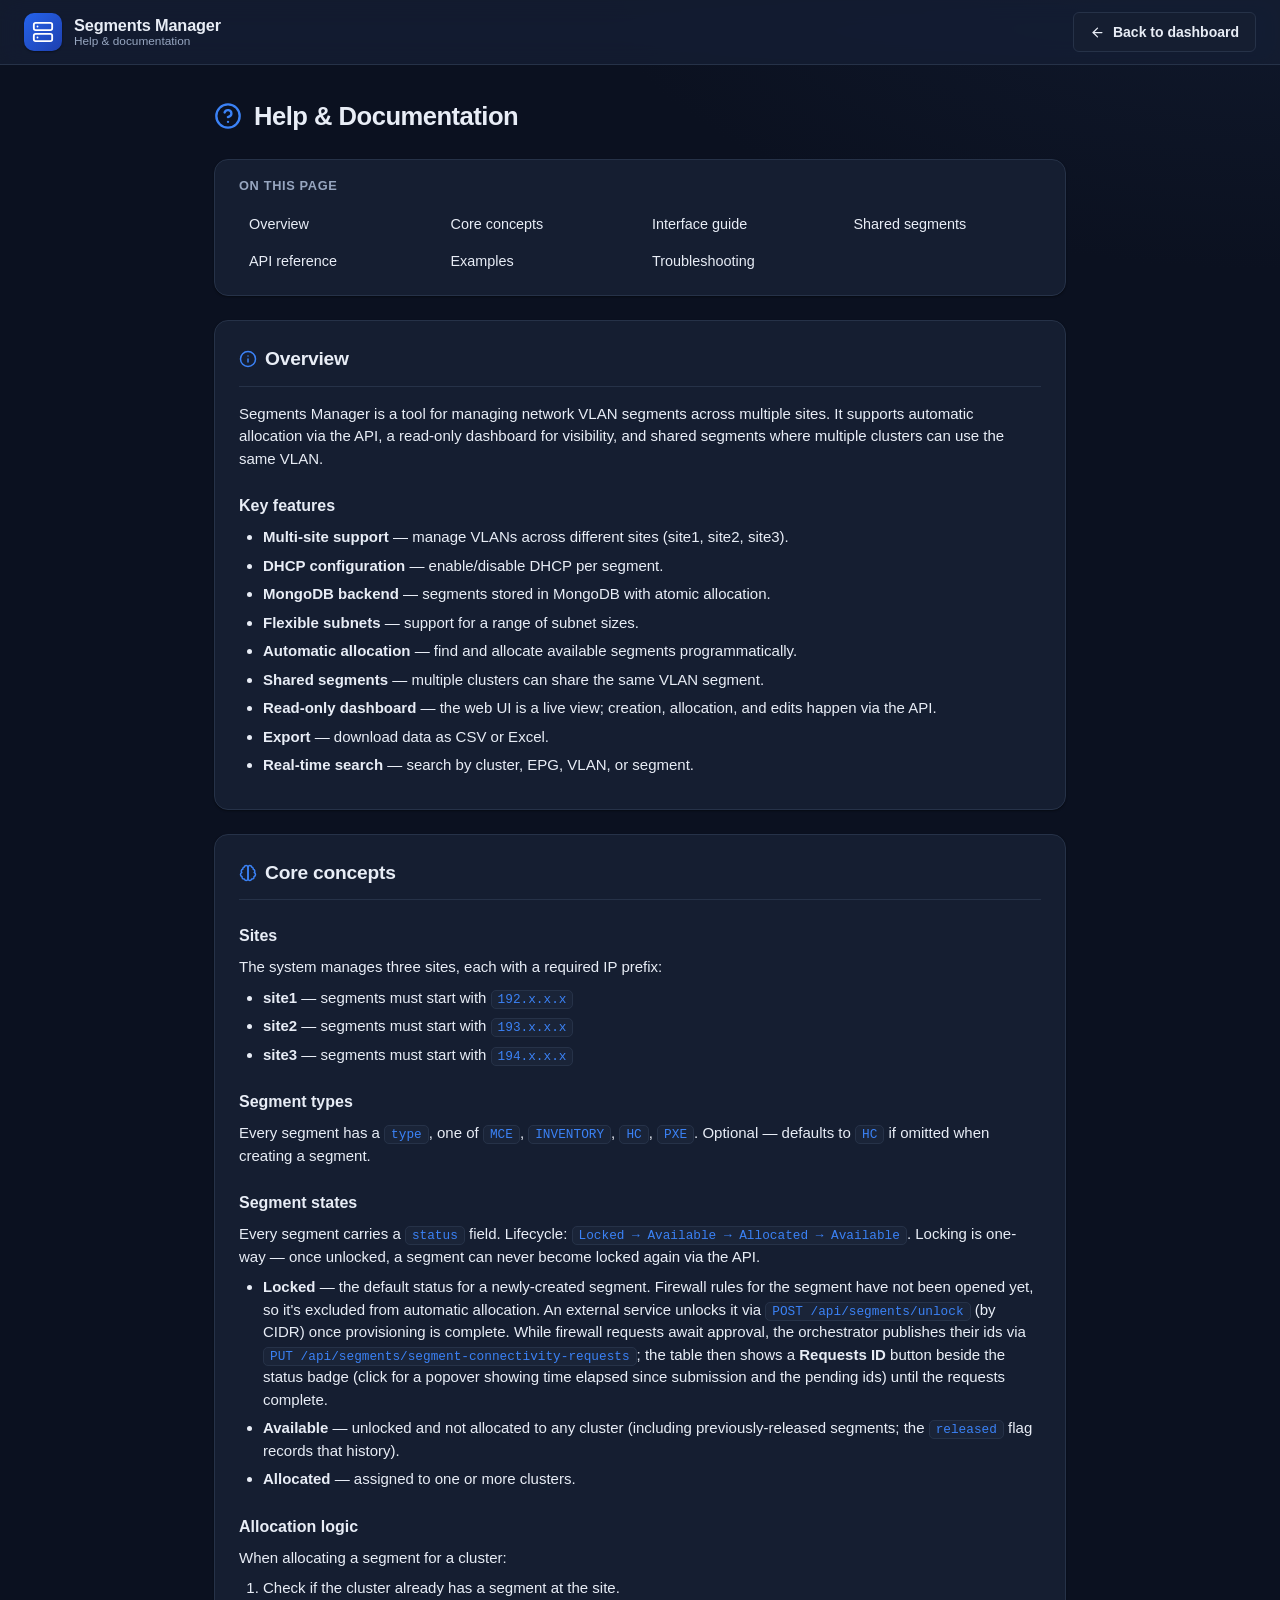
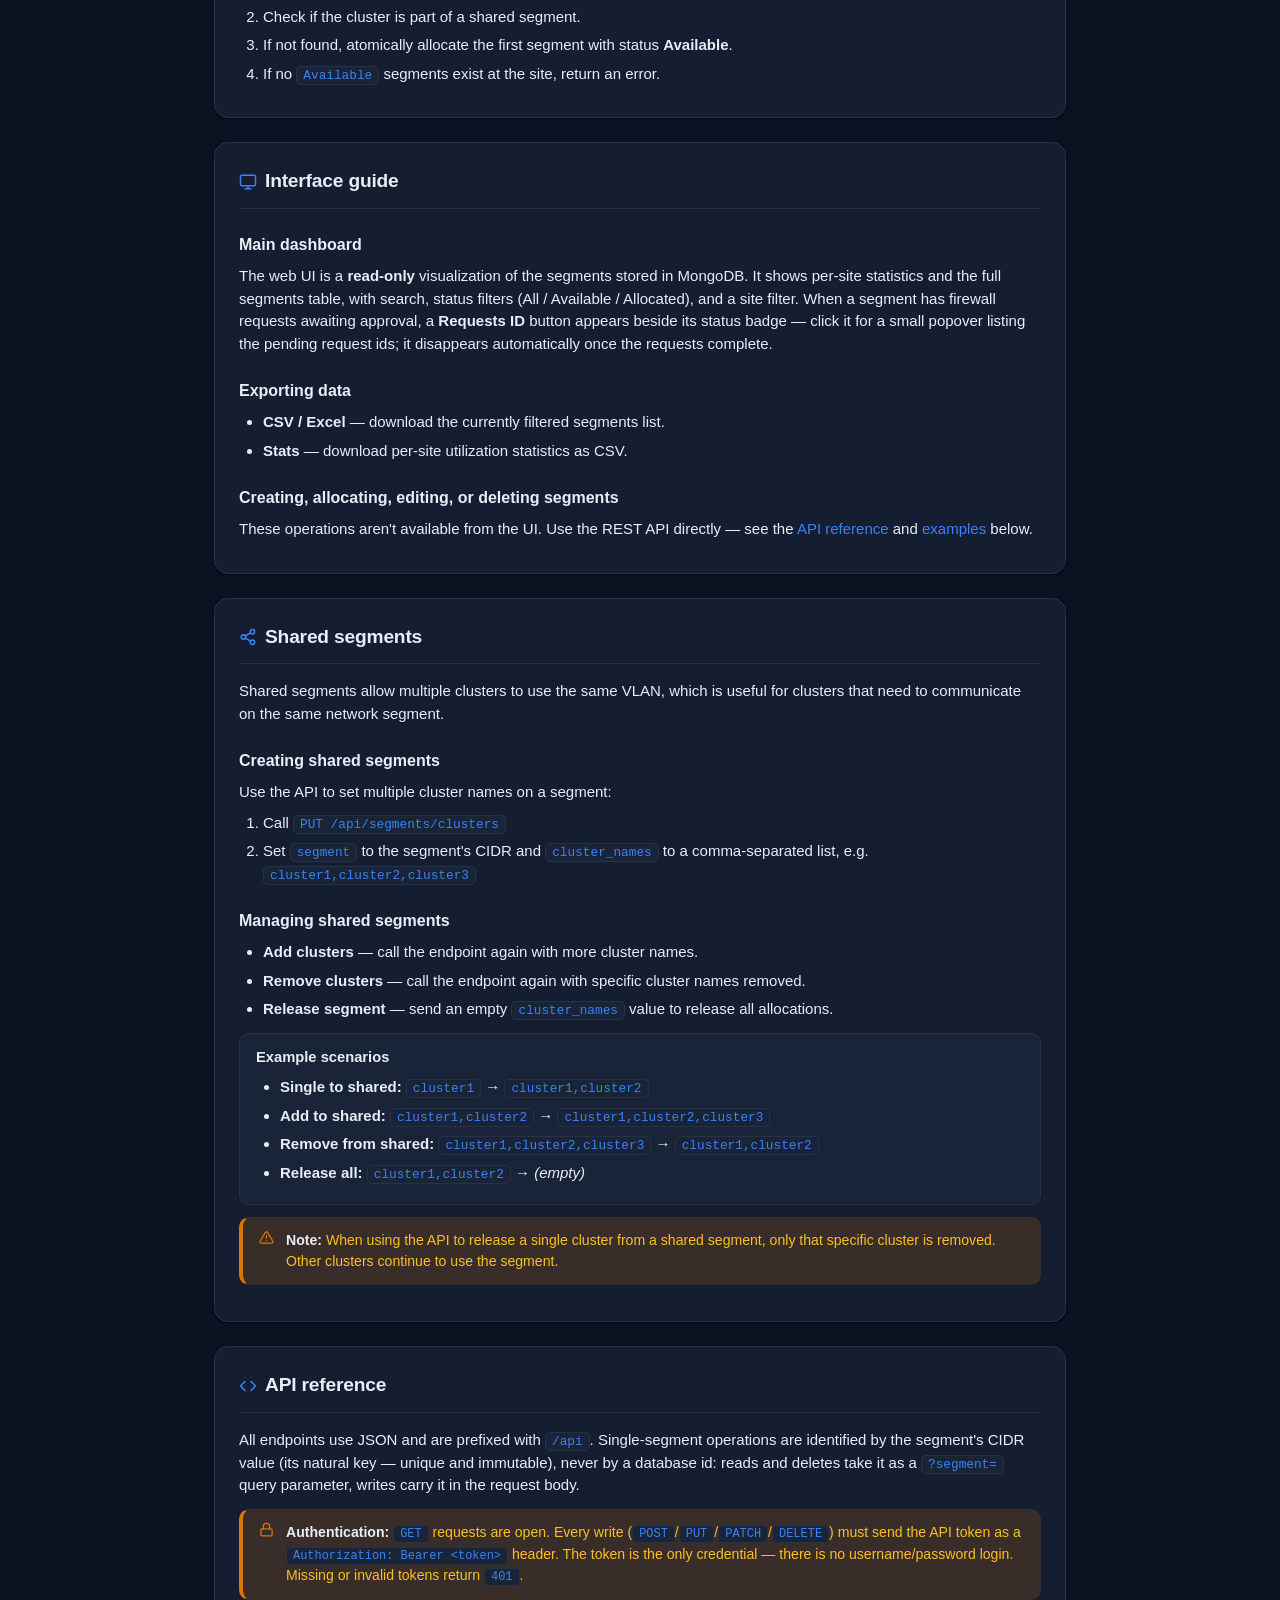
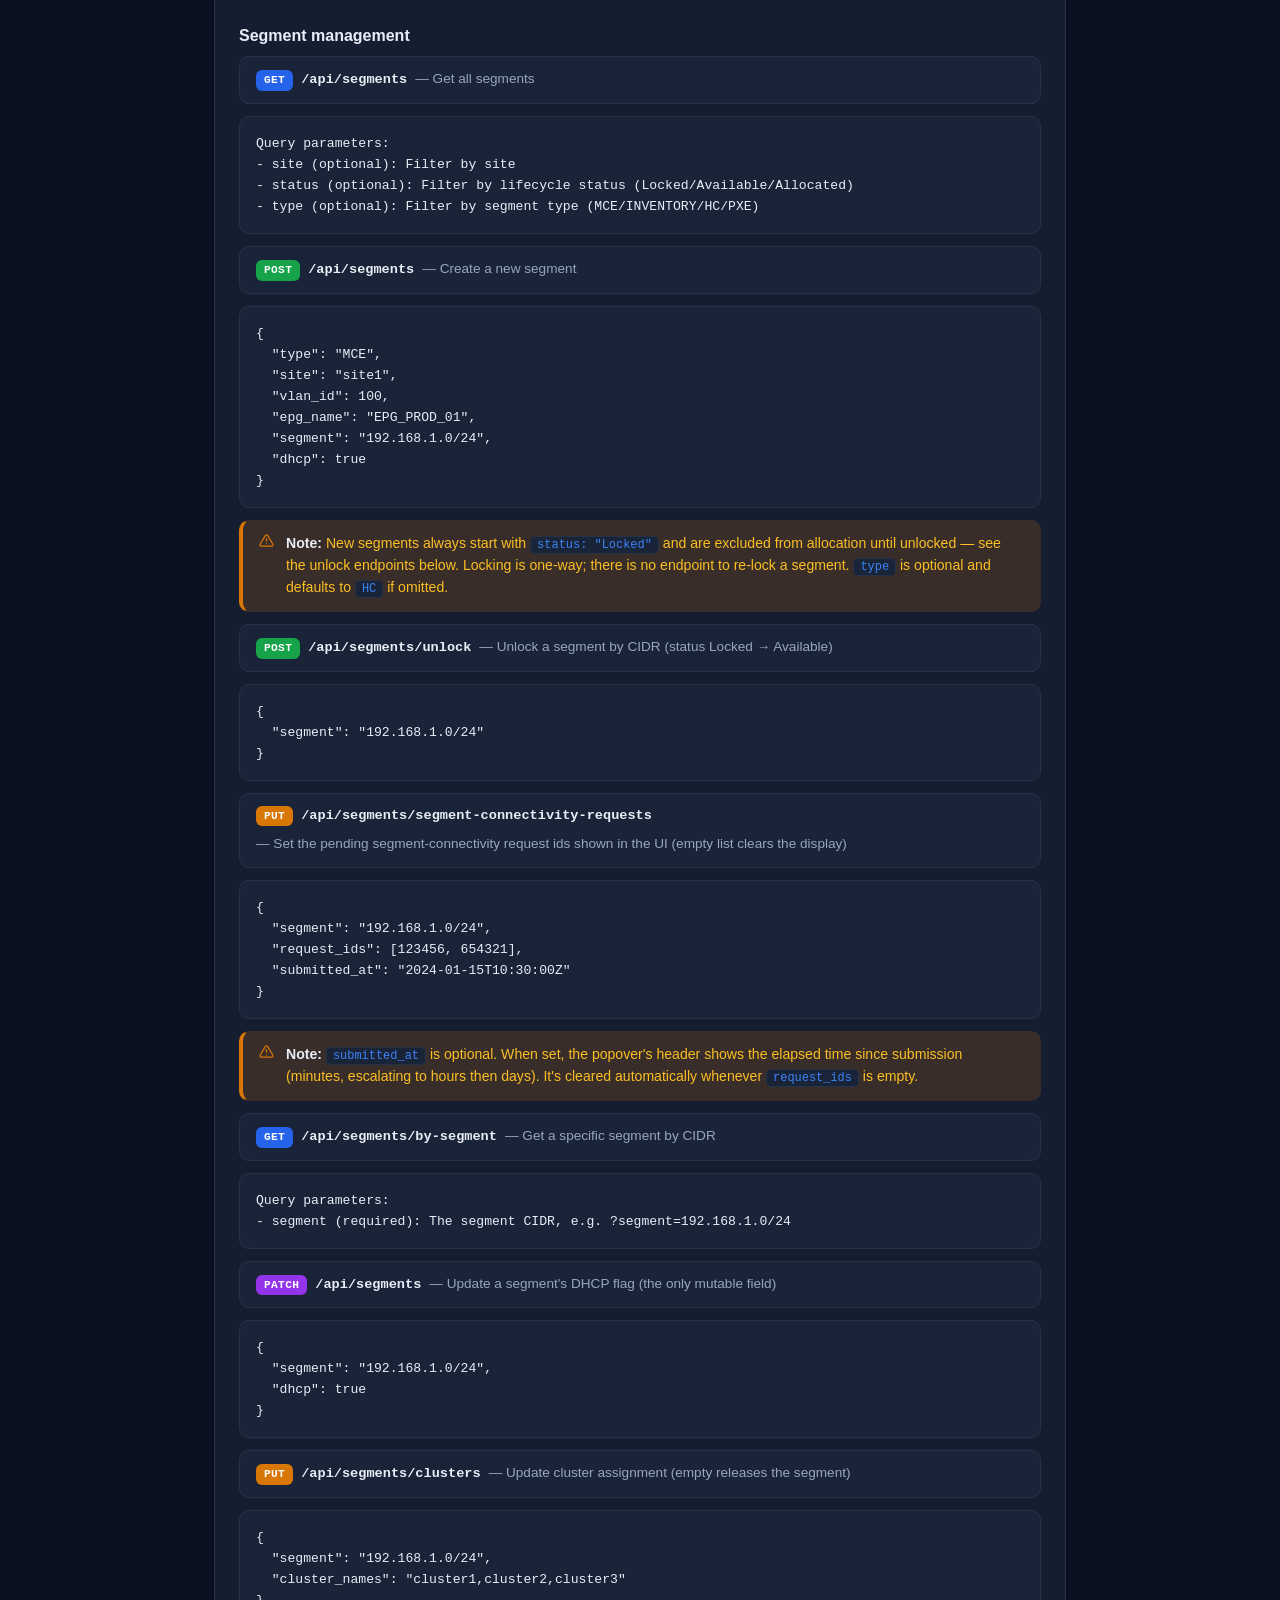
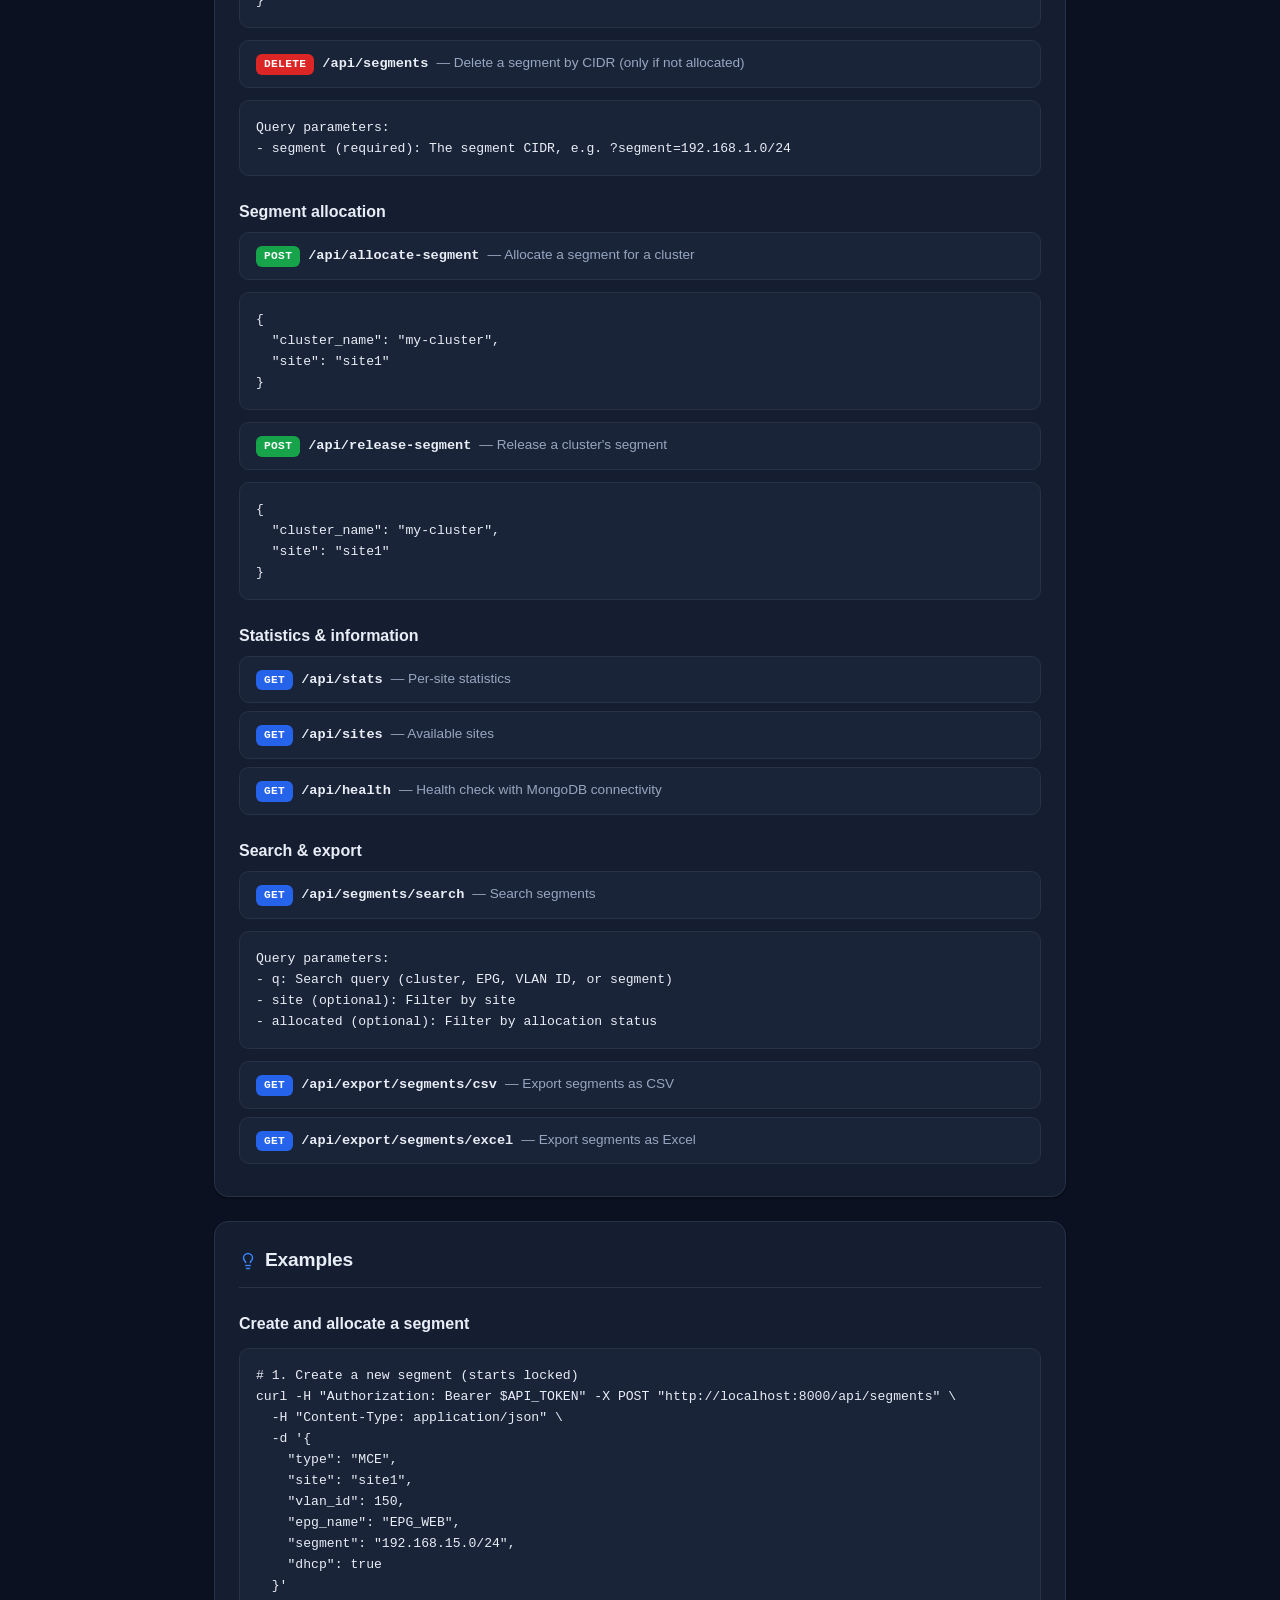
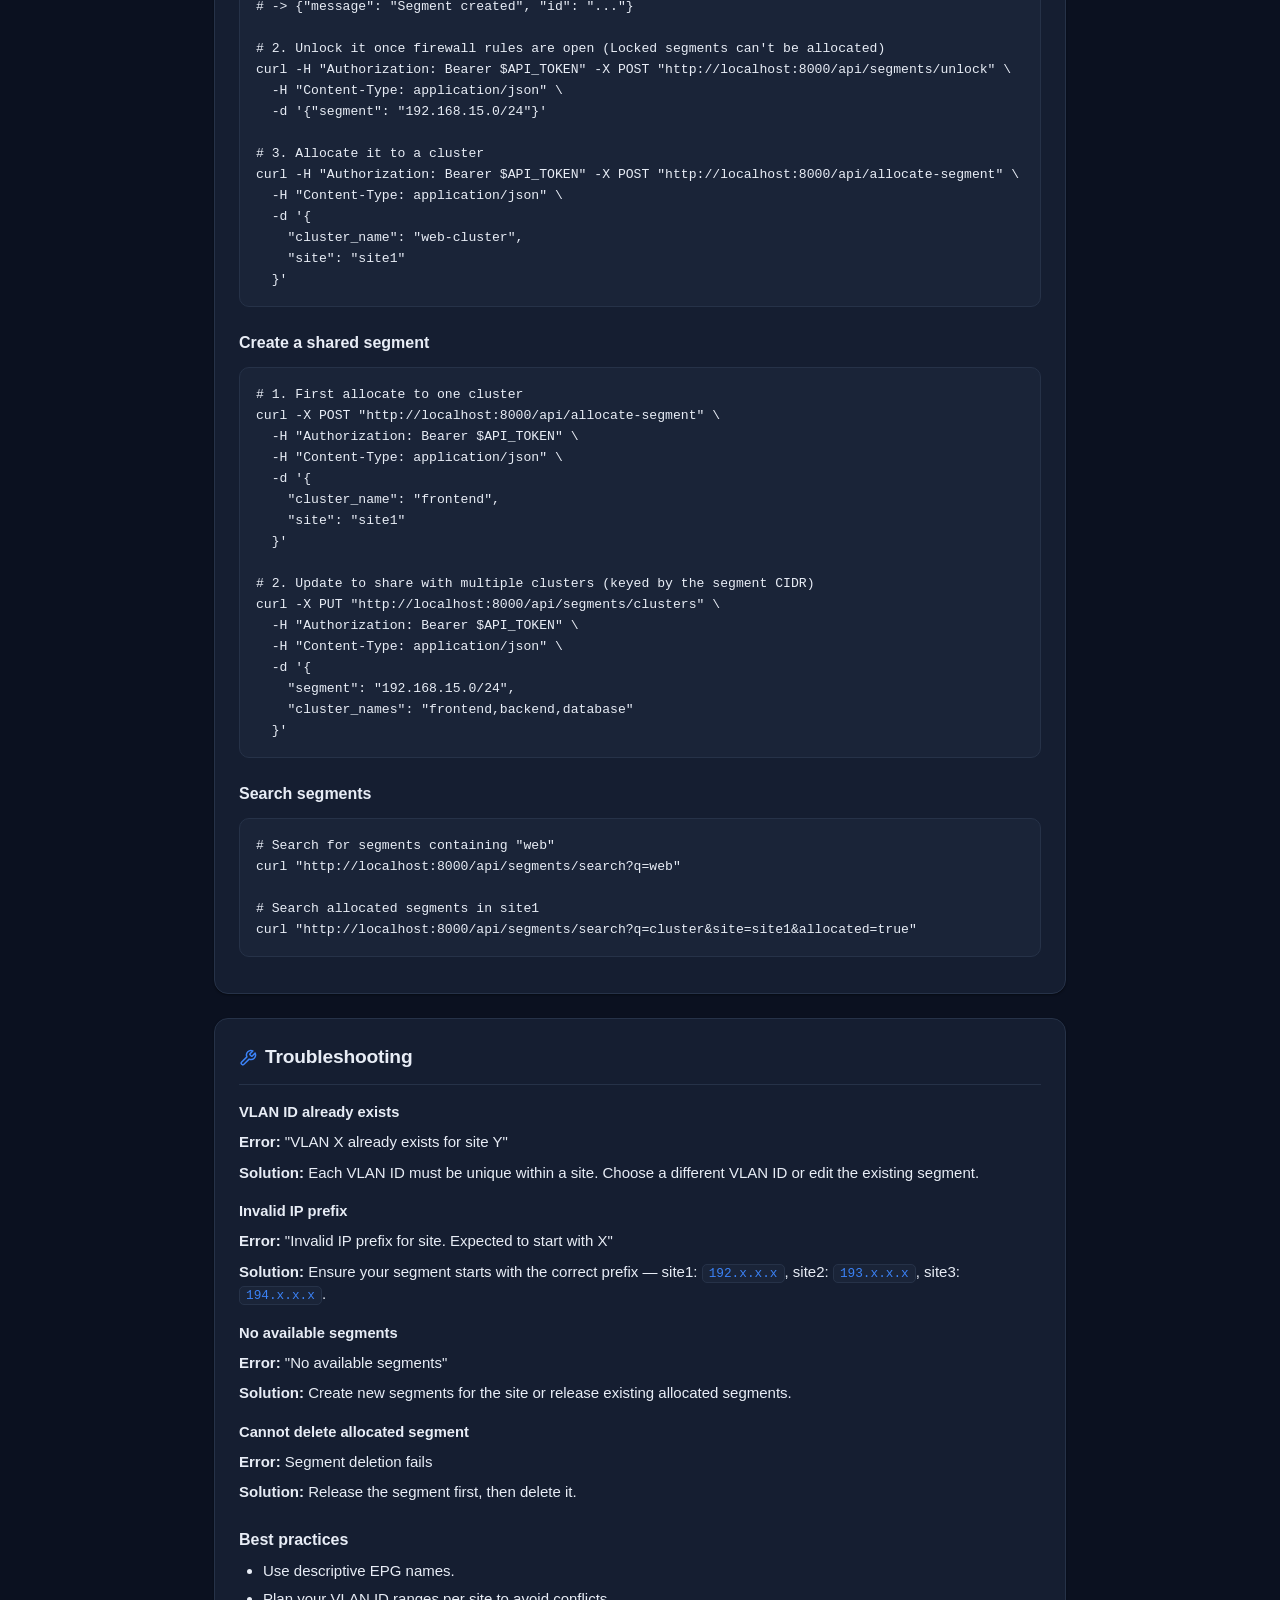
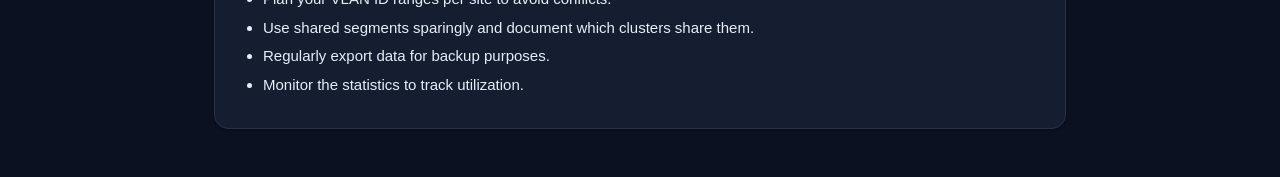
==== commit 130a311d: "Rename connectivity -> segment-connectivity (API, config, UI, DB fields) Align with the workflows-re" ====
--- a/static/html/help.html
+++ b/static/html/help.html
@@ -89,7 +89,7 @@
             <h3>Segment states</h3>
             <p>Every segment carries a <code>status</code> field. Lifecycle: <code>Locked → Available → Allocated → Available</code>. Locking is one-way — once unlocked, a segment can never become locked again via the API.</p>
             <ul>
-                <li><strong>Locked</strong> — the default status for a newly-created segment. Firewall rules for the segment have not been opened yet, so it's excluded from automatic allocation. An external service unlocks it via <code>POST /api/segments/unlock</code> (by CIDR) once provisioning is complete. While firewall requests await approval, the orchestrator publishes their ids via <code>PUT /api/segments/connectivity-requests</code>; the table then shows a <strong>Requests ID</strong> button beside the status badge (click for a popover showing time elapsed since submission and the pending ids) until the requests complete.</li>
+                <li><strong>Locked</strong> — the default status for a newly-created segment. Firewall rules for the segment have not been opened yet, so it's excluded from automatic allocation. An external service unlocks it via <code>POST /api/segments/unlock</code> (by CIDR) once provisioning is complete. While firewall requests await approval, the orchestrator publishes their ids via <code>PUT /api/segments/segment-connectivity-requests</code>; the table then shows a <strong>Requests ID</strong> button beside the status badge (click for a popover showing time elapsed since submission and the pending ids) until the requests complete.</li>
                 <li><strong>Available</strong> — unlocked and not allocated to any cluster (including previously-released segments; the <code>released</code> flag records that history).</li>
                 <li><strong>Allocated</strong> — assigned to one or more clusters.</li>
             </ul>
@@ -212,8 +212,8 @@
 
             <div class="endpoint">
                 <span class="method put">PUT</span>
-                <span class="endpoint__path">/api/segments/connectivity-requests</span>
-                <span class="endpoint__desc">— Set the pending connectivity request ids shown in the UI (empty list clears the display)</span>
+                <span class="endpoint__path">/api/segments/segment-connectivity-requests</span>
+                <span class="endpoint__desc">— Set the pending segment-connectivity request ids shown in the UI (empty list clears the display)</span>
             </div>
             <div class="code-block">{
   "segment": "192.168.1.0/24",
--- a/static/css/styles.css
+++ b/static/css/styles.css
@@ -87,6 +87,13 @@
     --warn-text: #fbbf24;
     --danger-bg: rgba(220, 38, 38, 0.18);
     --danger-text: #f87171;
+
+    /* Segment-type accents — kept clear of the blue UI theme and of the
+       status colors above (green/amber/red) so type never reads as status. */
+    --type-hc: #2dd4bf;
+    --type-mce: #a78bfa;
+    --type-inventory: #f472b6;
+    --type-pxe: #a3e635;
 
     --shadow-sm: 0 1px 2px rgba(0, 0, 0, 0.4);
     --shadow-md: 0 6px 18px rgba(0, 0, 0, 0.4);
@@ -354,64 +361,66 @@
 .stat-card__site .icon {
     color: var(--primary);
 }
-.stat-card__util {
-    font-family: var(--font-mono);
-    font-variant-numeric: tabular-nums;
-    font-size: 0.78rem;
-    font-weight: 700;
-    padding: 3px 8px;
-    border-radius: var(--radius-pill);
-    background: var(--accent-soft);
-    color: var(--primary);
-}
-
-.stat-card__metrics {
+/* ---- Per-type usage (site cards) ------------------------------------------ */
+.types {
+    display: flex;
+    flex-direction: column;
+    gap: var(--space-3);
+}
+.trow {
     display: grid;
-    grid-template-columns: repeat(3, 1fr);
-    gap: var(--space-2);
-    margin-bottom: var(--space-4);
-}
-.metric {
-    display: flex;
-    flex-direction: column;
-    gap: 2px;
-}
-.metric__value {
-    font-family: var(--font-mono);
-    font-variant-numeric: tabular-nums;
-    font-size: 1.35rem;
-    font-weight: 700;
-    line-height: 1.1;
-    letter-spacing: -0.02em;
-}
-.metric__value.is-ok {
-    color: var(--ok-text);
-}
-.metric__value.is-zero {
-    color: var(--danger-text);
-}
-.metric__label {
-    font-size: 0.72rem;
-    color: var(--text-muted);
-    font-weight: 500;
+    grid-template-columns: 92px 1fr auto;
+    align-items: center;
+    gap: var(--space-3);
+}
+.tname {
+    font-size: 0.74rem;
+    font-weight: 700;
     text-transform: uppercase;
-    letter-spacing: 0.03em;
-}
-
-.progress {
-    height: 8px;
+    letter-spacing: 0.04em;
+    color: var(--type-c, var(--text-muted));
+}
+.tbar {
+    height: 7px;
     background: var(--track);
     border-radius: var(--radius-pill);
     overflow: hidden;
 }
-.progress__fill {
+.tbar__fill {
     height: 100%;
     border-radius: inherit;
-    background: linear-gradient(90deg, var(--brand-500), var(--brand-700));
+    background: var(--type-c, var(--brand-500));
     transition: width 500ms var(--ease);
 }
-.progress__fill.is-high {
+.tbar__fill.is-high {
     background: linear-gradient(90deg, var(--warn-500), var(--danger-500));
+}
+.tbar__fill.is-empty {
+    background: transparent;
+}
+.tcount {
+    font-family: var(--font-mono);
+    font-variant-numeric: tabular-nums;
+    font-size: 0.85rem;
+    font-weight: 700;
+    letter-spacing: -0.01em;
+    min-width: 52px;
+    text-align: right;
+}
+.tcount .den {
+    color: var(--text-faint);
+    font-weight: 500;
+}
+.tcount.is-full {
+    color: var(--danger-text);
+}
+.tcount.is-idle {
+    color: var(--text-faint);
+}
+.types-empty {
+    font-size: 0.82rem;
+    color: var(--text-faint);
+    padding: var(--space-2) 0;
 }
 
 /* ---- Segments panel ------------------------------------------------------- */
@@ -1004,12 +1013,19 @@
     font-size: 0.72rem;
     font-weight: 700;
     letter-spacing: 0.02em;
-    background: var(--accent-soft);
-    color: var(--primary);
+    background: color-mix(in srgb, var(--type-c, var(--primary)) 15%, transparent);
+    color: var(--type-c, var(--primary));
     font-family: var(--font-mono);
 }
 
-/* Pending connectivity request ids (button in the status cell + its popover).
+/* Per-type accent, shared by the table badge and the sites-summary rows.
+   Falls back to the blue --primary for any unrecognized type. */
+.type-hc { --type-c: var(--type-hc); }
+.type-mce { --type-c: var(--type-mce); }
+.type-inventory { --type-c: var(--type-inventory); }
+.type-pxe { --type-c: var(--type-pxe); }
+
+/* Pending segment-connectivity request ids (button in the status cell + its popover).
    Styled as a transient, "live" indicator — a ghost pill with a dashed border
    and a pulsing dot — so it reads as a temporary, in-flight state rather than a
    permanent UI action, and stays visually distinct from the (amber) Locked
@@ -1088,6 +1104,286 @@
     padding: 2px 0;
 }
 
+/* Failed-workflow pill (status cell) + its popover.
+   Danger-tinted and static (a warning triangle, not the in-flight pulsing
+   dot) so it reads as a settled error needing attention, distinct from the
+   amber Locked badge beside it and the blue in-flight Request IDs pill. */
+.conn-failed-btn {
+    display: inline-flex;
+    align-items: center;
+    gap: 5px;
+    margin-left: var(--space-2);
+    padding: 2px 10px 2px 7px;
+    border-radius: var(--radius-pill);
+    font-size: 0.7rem;
+    font-weight: 600;
+    font-family: inherit;
+    background: var(--danger-bg);
+    color: var(--danger-text);
+    border: 1px solid transparent;
+    cursor: pointer;
+    white-space: nowrap;
+    transition: background var(--dur) var(--ease), border-color var(--dur) var(--ease);
+}
+.conn-failed-btn .icon {
+    width: 13px;
+    height: 13px;
+    flex-shrink: 0;
+}
+.conn-failed-btn:hover,
+.conn-failed-btn[aria-expanded="true"] {
+    background: color-mix(in srgb, var(--danger-500) 26%, transparent);
+    border-color: var(--danger-500);
+}
+
+.conn-failed-popover {
+    position: fixed;
+    z-index: var(--z-toast);
+    width: min(340px, calc(100vw - 32px));
+    padding: var(--space-3) var(--space-4);
+    background: var(--surface-2);
+    border: 1px solid var(--border-strong);
+    border-left: 3px solid var(--danger-500);
+    border-radius: var(--radius-md);
+    box-shadow: var(--shadow-lg);
+}
+.conn-failed-popover__head {
+    display: flex;
+    align-items: center;
+    gap: 6px;
+    margin-bottom: 6px;
+}
+.conn-failed-popover__head .icon {
+    width: 15px;
+    height: 15px;
+    color: var(--danger-text);
+    flex-shrink: 0;
+}
+.conn-failed-popover__title {
+    font-size: 0.7rem;
+    font-weight: 700;
+    text-transform: uppercase;
+    letter-spacing: 0.05em;
+    color: var(--danger-text);
+}
+.conn-failed-popover__time {
+    margin-left: auto;
+    font-family: var(--font-mono);
+    font-size: 0.68rem;
+    color: var(--text-faint);
+}
+.conn-failed-popover__msg {
+    font-size: 0.82rem;
+    line-height: 1.45;
+    color: var(--text);
+}
+
+/* ---- Pending segment-connectivity requests alert (floating) -----------------------
+   A single floating "!" button pinned bottom-right, present ONLY when one or
+   more segments still have segment-connectivity requests pending past the 24h
+   threshold. Clicking it opens a popover that groups the unhandled request ids
+   by submission time. Fixed-position, so it never changes the page height. */
+.pending-fab {
+    position: fixed;
+    right: var(--space-5);
+    bottom: var(--space-5);
+    z-index: var(--z-toast);
+    width: 56px;
+    height: 56px;
+    border-radius: 50%;
+    border: none;
+    cursor: pointer;
+    background: linear-gradient(135deg, #f59e0b, var(--warn-500));
+    color: #1a1206;
+    font-family: var(--font-sans);
+    font-weight: 900;
+    font-size: 30px;
+    line-height: 1;
+    display: grid;
+    place-items: center;
+    box-shadow: 0 8px 24px rgba(217, 119, 6, 0.45), var(--shadow-md);
+    transition: transform var(--dur) var(--ease), box-shadow var(--dur) var(--ease);
+}
+/* Critical variant: at least one failed workflow present (more severe than a
+   slow-but-pending request), so the whole control turns red. */
+.pending-fab--failed {
+    background: linear-gradient(135deg, #f87171, var(--danger-500));
+    color: #2a0808;
+    box-shadow: 0 8px 24px rgba(220, 38, 38, 0.45), var(--shadow-md);
+}
+.pending-fab--failed::after { box-shadow: 0 0 0 0 rgba(248, 113, 113, 0.5); animation-name: pending-pulse-failed; }
+@keyframes pending-pulse-failed {
+    0% { box-shadow: 0 0 0 0 rgba(248, 113, 113, 0.5); }
+    70% { box-shadow: 0 0 0 14px rgba(248, 113, 113, 0); }
+    100% { box-shadow: 0 0 0 0 rgba(248, 113, 113, 0); }
+}
+.pending-fab--failed:hover {
+    box-shadow: 0 12px 30px rgba(220, 38, 38, 0.55), var(--shadow-lg);
+}
+.pending-fab:hover {
+    transform: translateY(-2px);
+    box-shadow: 0 12px 30px rgba(217, 119, 6, 0.55), var(--shadow-lg);
+}
+.pending-fab:focus-visible {
+    outline: 2px solid var(--warn-text);
+    outline-offset: 3px;
+}
+.pending-fab::after {
+    /* soft attention pulse */
+    content: "";
+    position: absolute;
+    inset: 0;
+    border-radius: 50%;
+    box-shadow: 0 0 0 0 rgba(245, 158, 11, 0.5);
+    animation: pending-pulse 2s var(--ease) infinite;
+}
+@keyframes pending-pulse {
+    0% { box-shadow: 0 0 0 0 rgba(245, 158, 11, 0.5); }
+    70% { box-shadow: 0 0 0 14px rgba(245, 158, 11, 0); }
+    100% { box-shadow: 0 0 0 0 rgba(245, 158, 11, 0); }
+}
+@media (prefers-reduced-motion: reduce) {
+    .pending-fab::after { animation: none; }
+}
+.pending-fab__count {
+    position: absolute;
+    top: -4px;
+    right: -4px;
+    min-width: 20px;
+    height: 20px;
+    padding: 0 5px;
+    border-radius: var(--radius-pill);
+    background: var(--danger-500);
+    color: #fff;
+    font-family: var(--font-mono);
+    font-variant-numeric: tabular-nums;
+    font-size: 0.7rem;
+    font-weight: 700;
+    display: grid;
+    place-items: center;
+    border: 2px solid var(--bg);
+}
+
+.pending-popover {
+    position: fixed;
+    right: var(--space-5);
+    bottom: calc(var(--space-5) + 68px);
+    z-index: var(--z-toast);
+    width: min(320px, calc(100vw - 48px));
+    background: var(--surface-2);
+    border: 1px solid var(--border-strong);
+    border-radius: var(--radius-md);
+    box-shadow: var(--shadow-lg);
+    overflow: hidden;
+    transform-origin: bottom right;
+    animation: pending-pop-in 140ms var(--ease);
+}
+.pending-popover[hidden] { display: none; }
+@keyframes pending-pop-in {
+    from { opacity: 0; transform: translateY(6px) scale(0.97); }
+    to { opacity: 1; transform: none; }
+}
+@media (prefers-reduced-motion: reduce) {
+    .pending-popover { animation: none; }
+}
+.pending-popover__head {
+    display: flex;
+    align-items: center;
+    gap: var(--space-2);
+    padding: var(--space-3) var(--space-4);
+    border-bottom: 1px solid var(--border);
+}
+.pending-popover__head .icon { color: var(--warn-text); }
+.pending-popover__title { font-size: 0.82rem; font-weight: 700; color: var(--text); }
+.pending-popover__badge {
+    margin-left: auto;
+    font-family: var(--font-mono);
+    font-size: 0.68rem;
+    font-weight: 700;
+    color: var(--warn-text);
+    background: var(--warn-bg);
+    padding: 2px 8px;
+    border-radius: var(--radius-pill);
+}
+
+.pending-popover__list { max-height: min(60vh, 380px); overflow-y: auto; }
+
+/* Failed-workflow section: its own head accent + red badge, and a divider
+   between it and the pending-over-24h section below. */
+.pending-section--failed { border-bottom: 1px solid var(--border); }
+.pending-section--failed .pending-popover__head .icon { color: var(--danger-text); }
+.pending-popover__badge--failed { color: var(--danger-text); background: var(--danger-bg); }
+
+.pending-group__time--failed { background: var(--danger-bg); color: var(--danger-text); }
+.pending-group__msg {
+    font-size: 0.78rem;
+    line-height: 1.4;
+    color: var(--text-muted);
+    padding: 0 var(--space-4) var(--space-3);
+    white-space: normal;
+    overflow-wrap: anywhere;
+}
+
+/* one group = one batch of requests sharing a submission time */
+.pending-group { border-bottom: 1px solid var(--border); }
+.pending-group:last-child { border-bottom: none; }
+.pending-section--failed .pending-group:last-child { border-bottom: none; }
+.pending-group__head {
+    display: flex;
+    align-items: center;
+    gap: var(--space-2);
+    padding: var(--space-3) var(--space-4) var(--space-2);
+    position: sticky;
+    top: 0;
+    background: var(--surface-2);
+}
+.pending-group__time {
+    font-family: var(--font-mono);
+    font-variant-numeric: tabular-nums;
+    font-size: 0.74rem;
+    font-weight: 700;
+    padding: 3px 9px 3px 8px;
+    border-radius: var(--radius-pill);
+    background: var(--warn-bg);
+    color: var(--warn-text);
+    white-space: nowrap;
+    display: inline-flex;
+    align-items: center;
+    gap: 6px;
+}
+.pending-group__time::before {
+    content: "";
+    width: 6px;
+    height: 6px;
+    border-radius: 50%;
+    background: currentColor;
+}
+.pending-group__meta {
+    font-size: 0.68rem;
+    color: var(--text-faint);
+    text-transform: uppercase;
+    letter-spacing: 0.04em;
+    margin-left: auto;
+}
+.pending-group__chips {
+    display: grid;
+    grid-template-columns: repeat(auto-fill, minmax(56px, 1fr));
+    gap: 5px;
+    padding: 0 var(--space-4) var(--space-3);
+}
+.pending-chip {
+    font-family: var(--font-mono);
+    font-variant-numeric: tabular-nums;
+    font-size: 0.76rem;
+    font-weight: 700;
+    color: var(--text);
+    text-align: center;
+    padding: 3px 4px;
+    border-radius: var(--radius-sm);
+    background: var(--surface);
+    border: 1px solid var(--border);
+}
+
 /* Empty / error states */
 .state-cell {
     padding: var(--space-7) var(--space-5) !important;
@@ -1486,9 +1782,6 @@
     .select {
         flex: 1;
     }
-    .stat-card__metrics {
-        gap: var(--space-1);
-    }
     .toast-region {
         left: var(--space-3);
         right: var(--space-3);
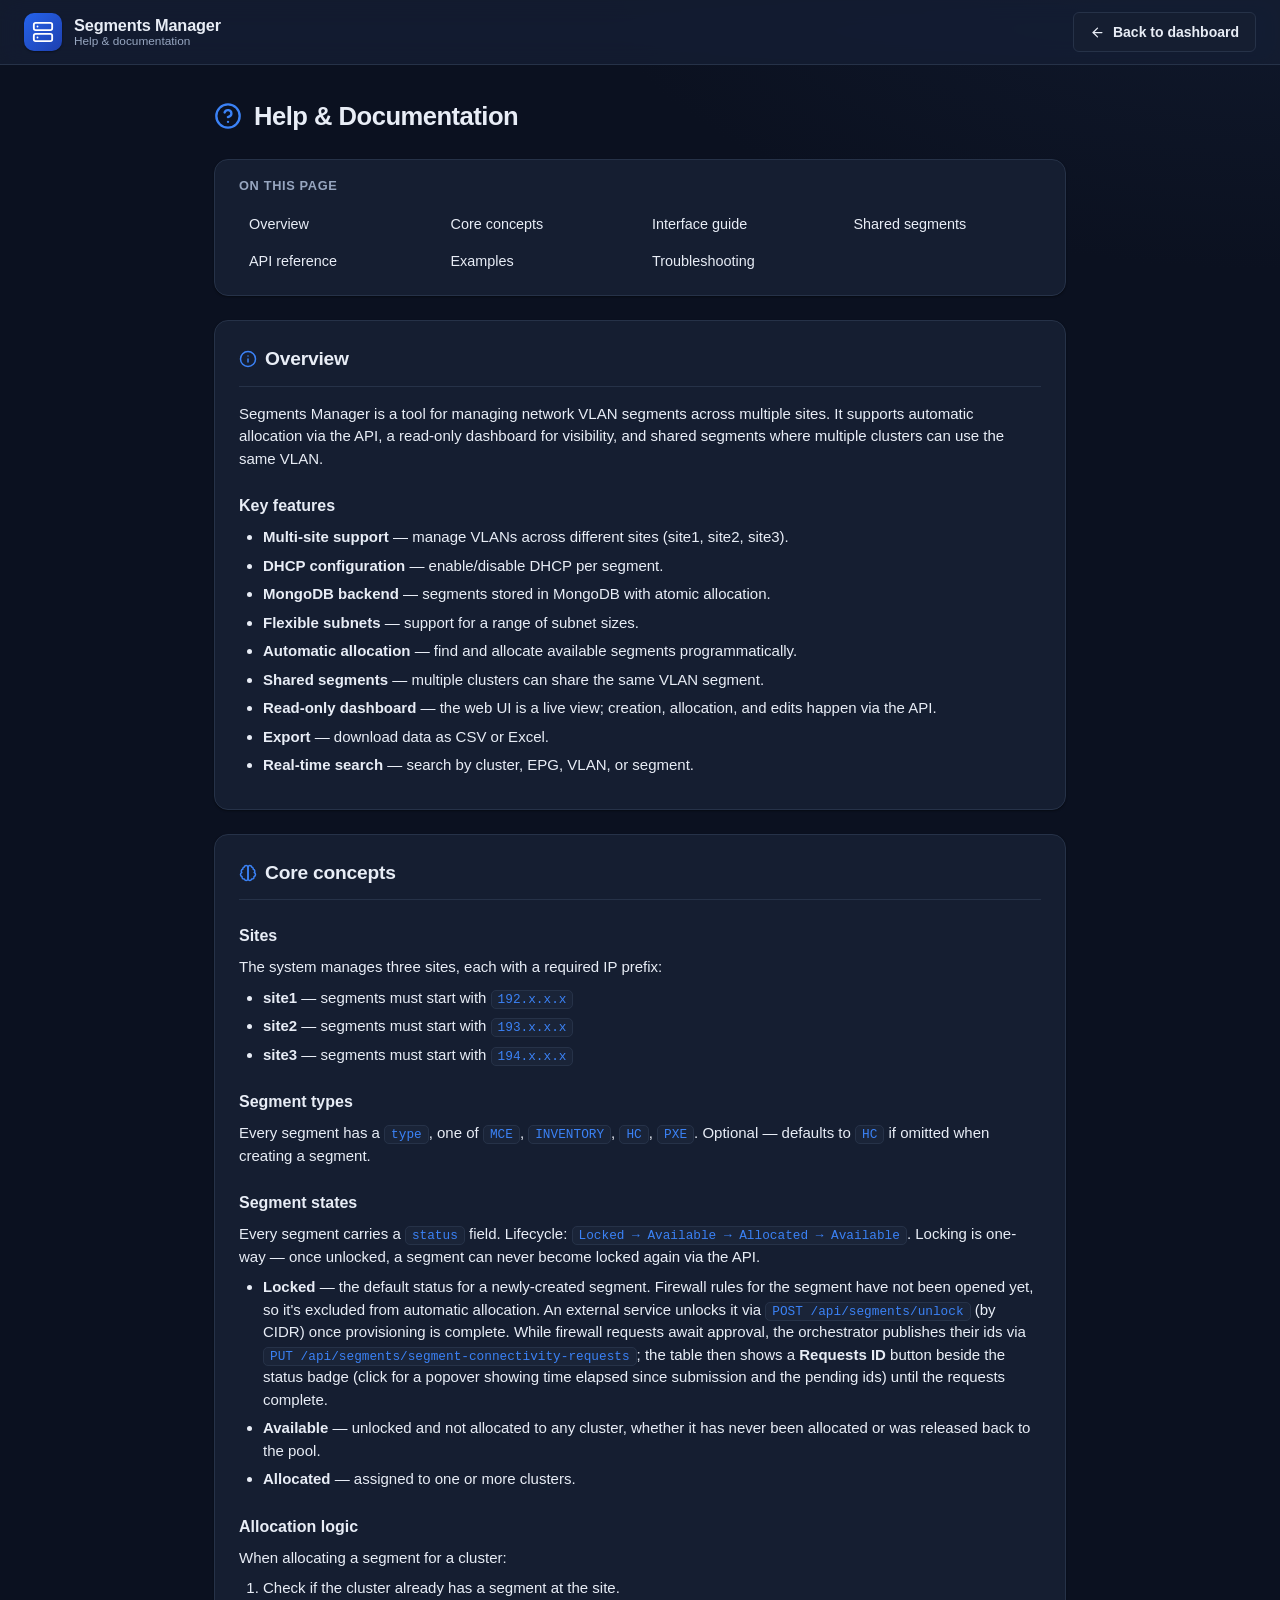
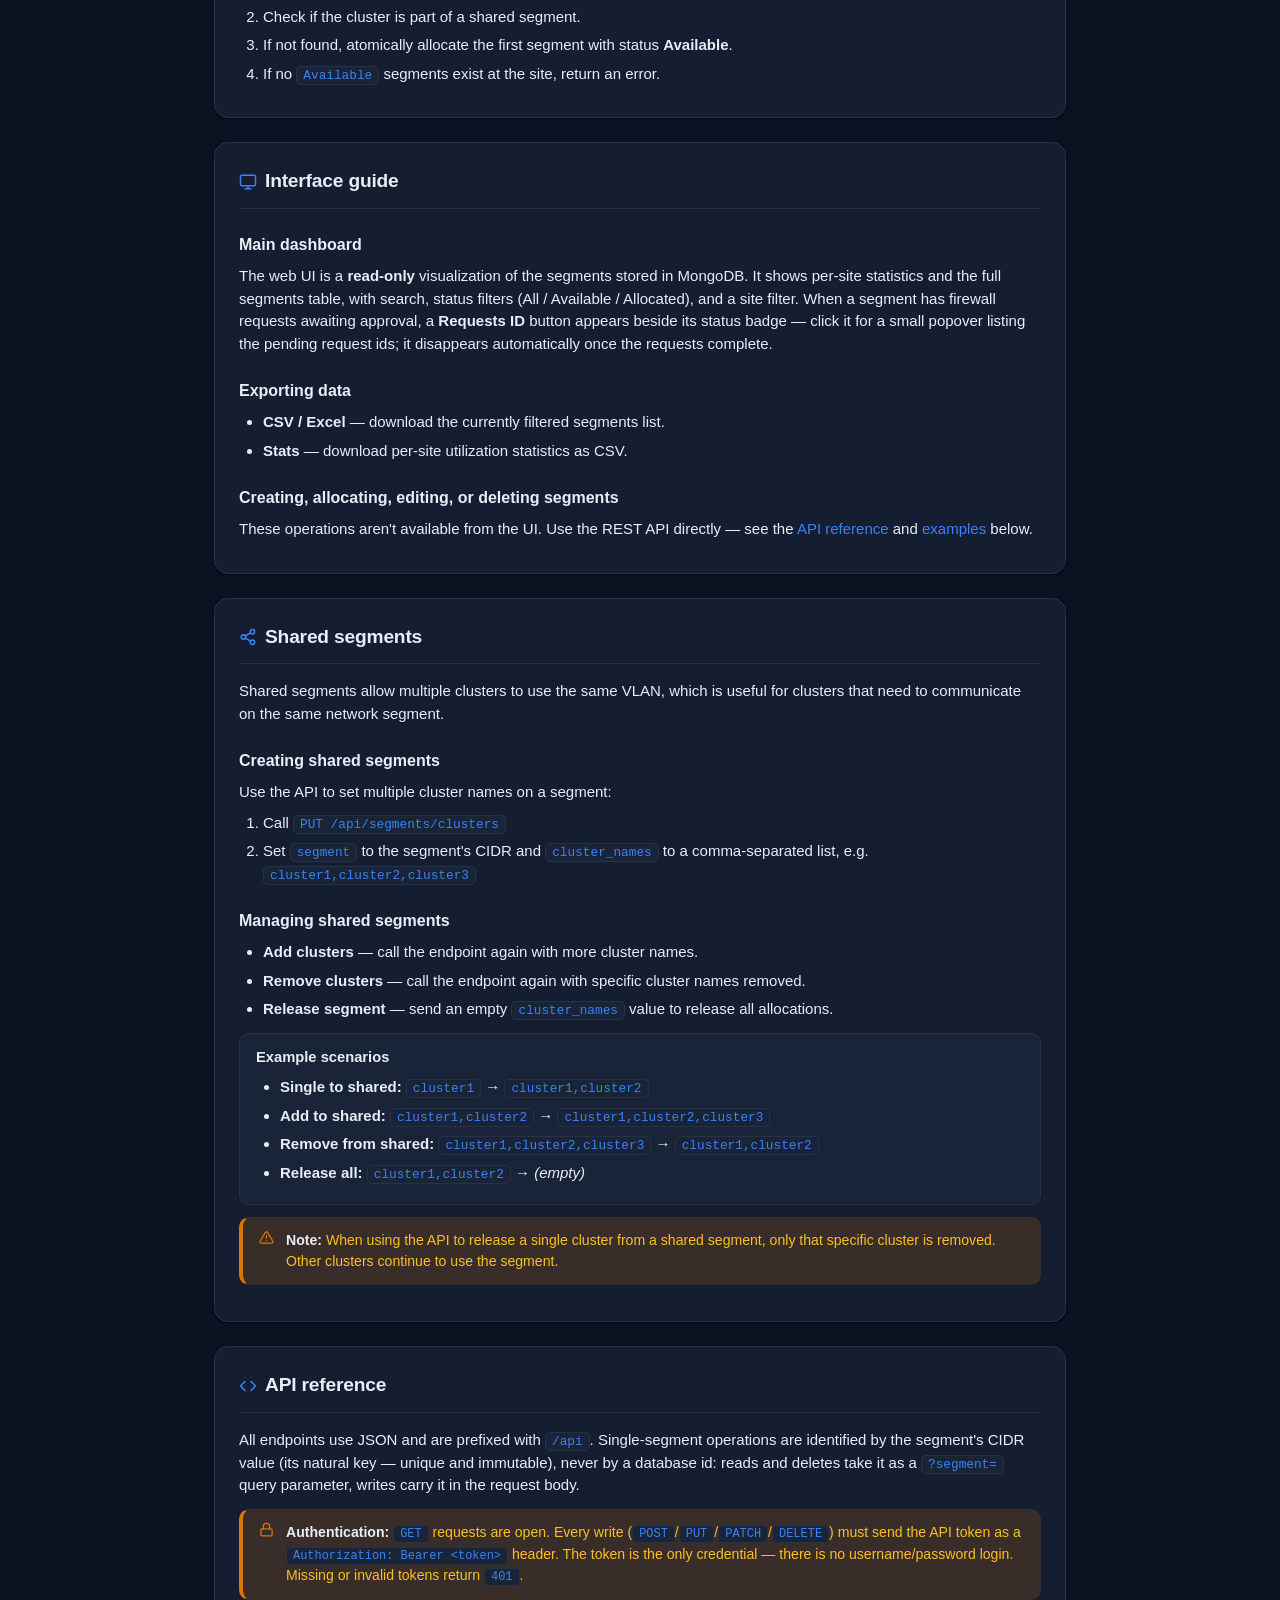
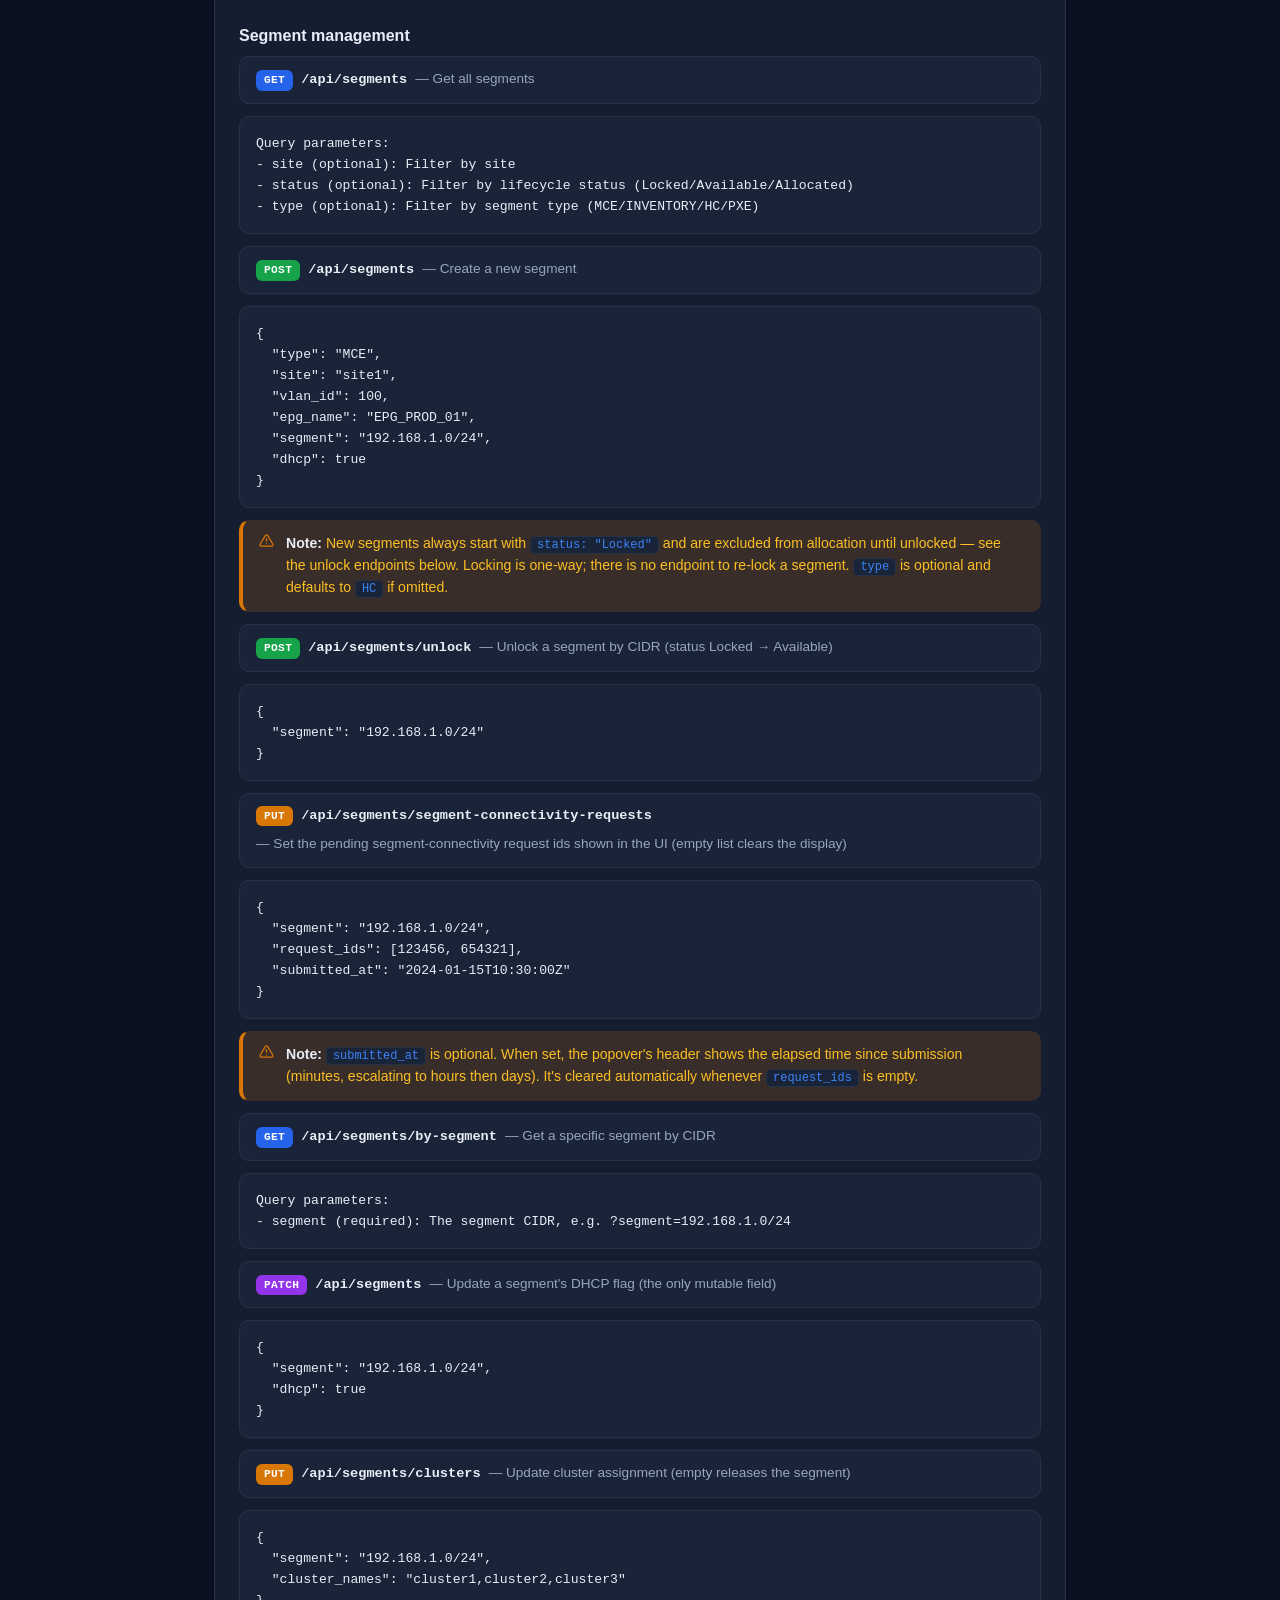
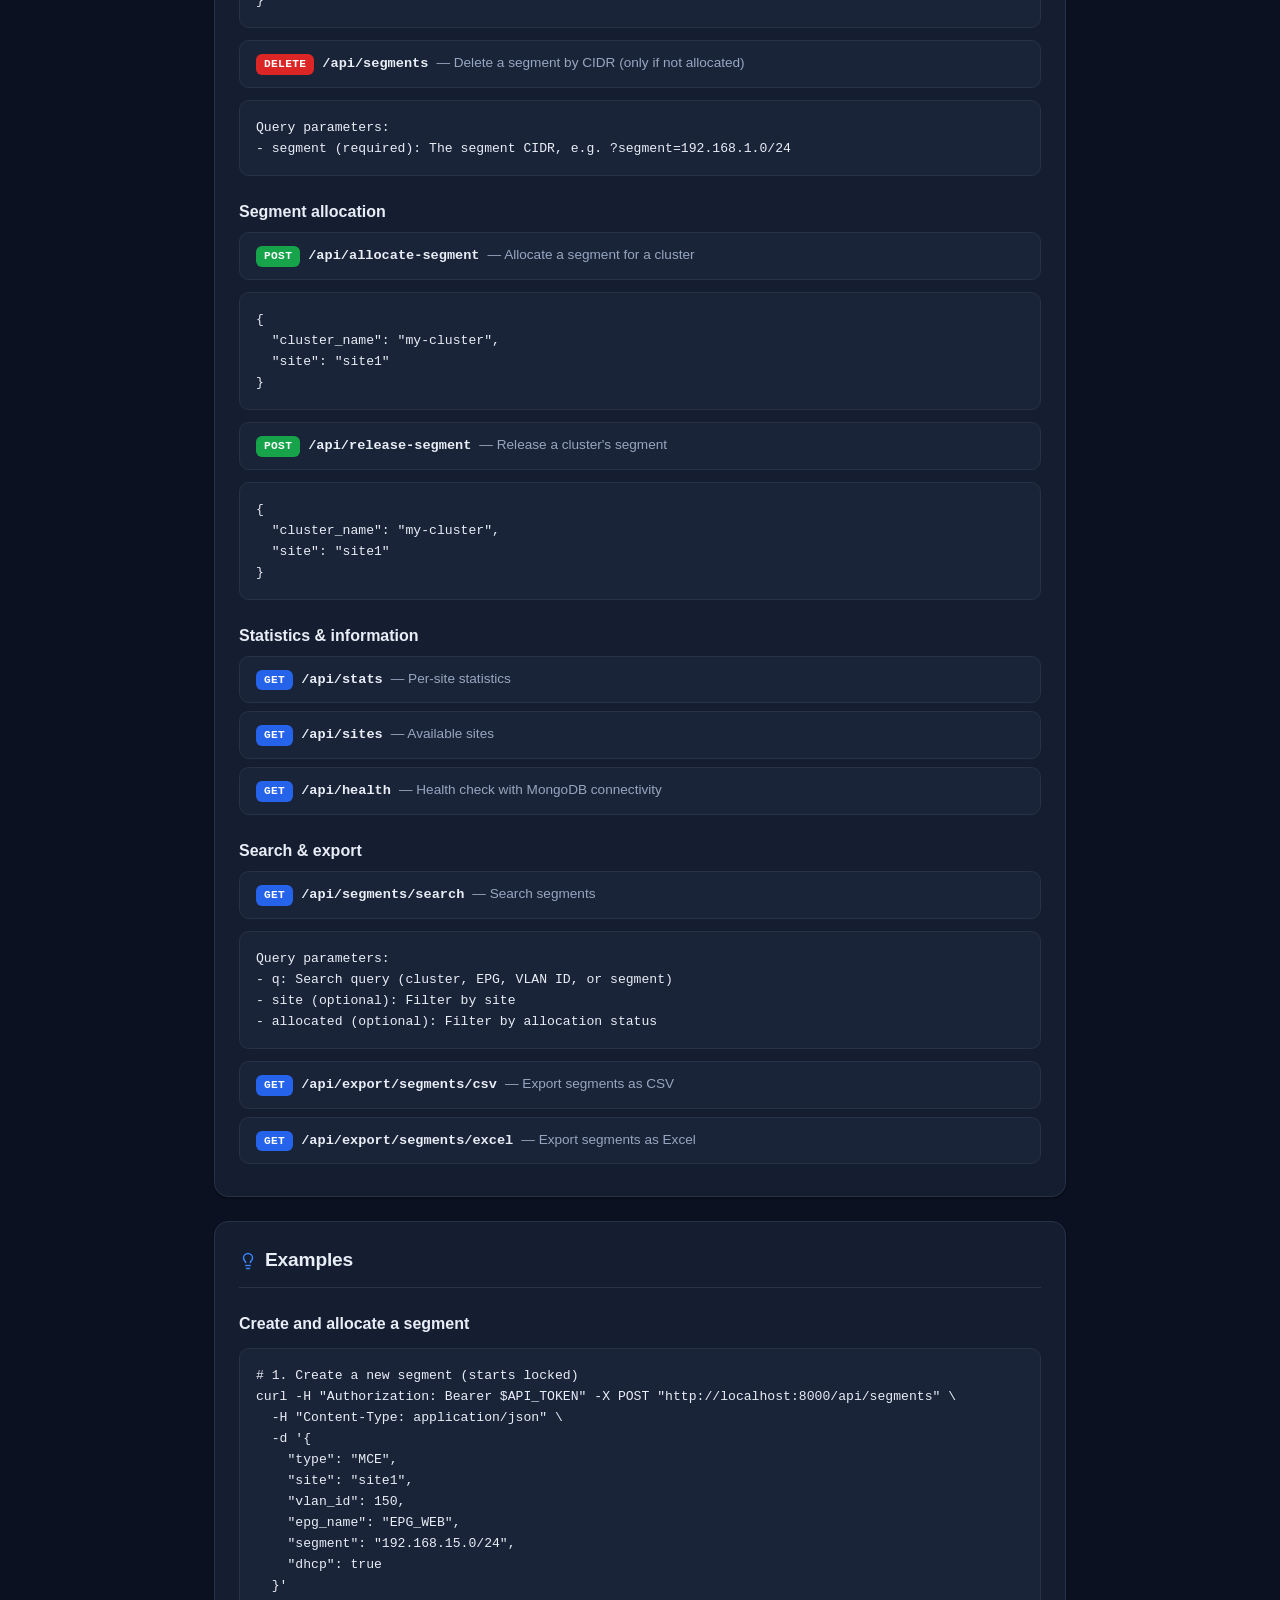
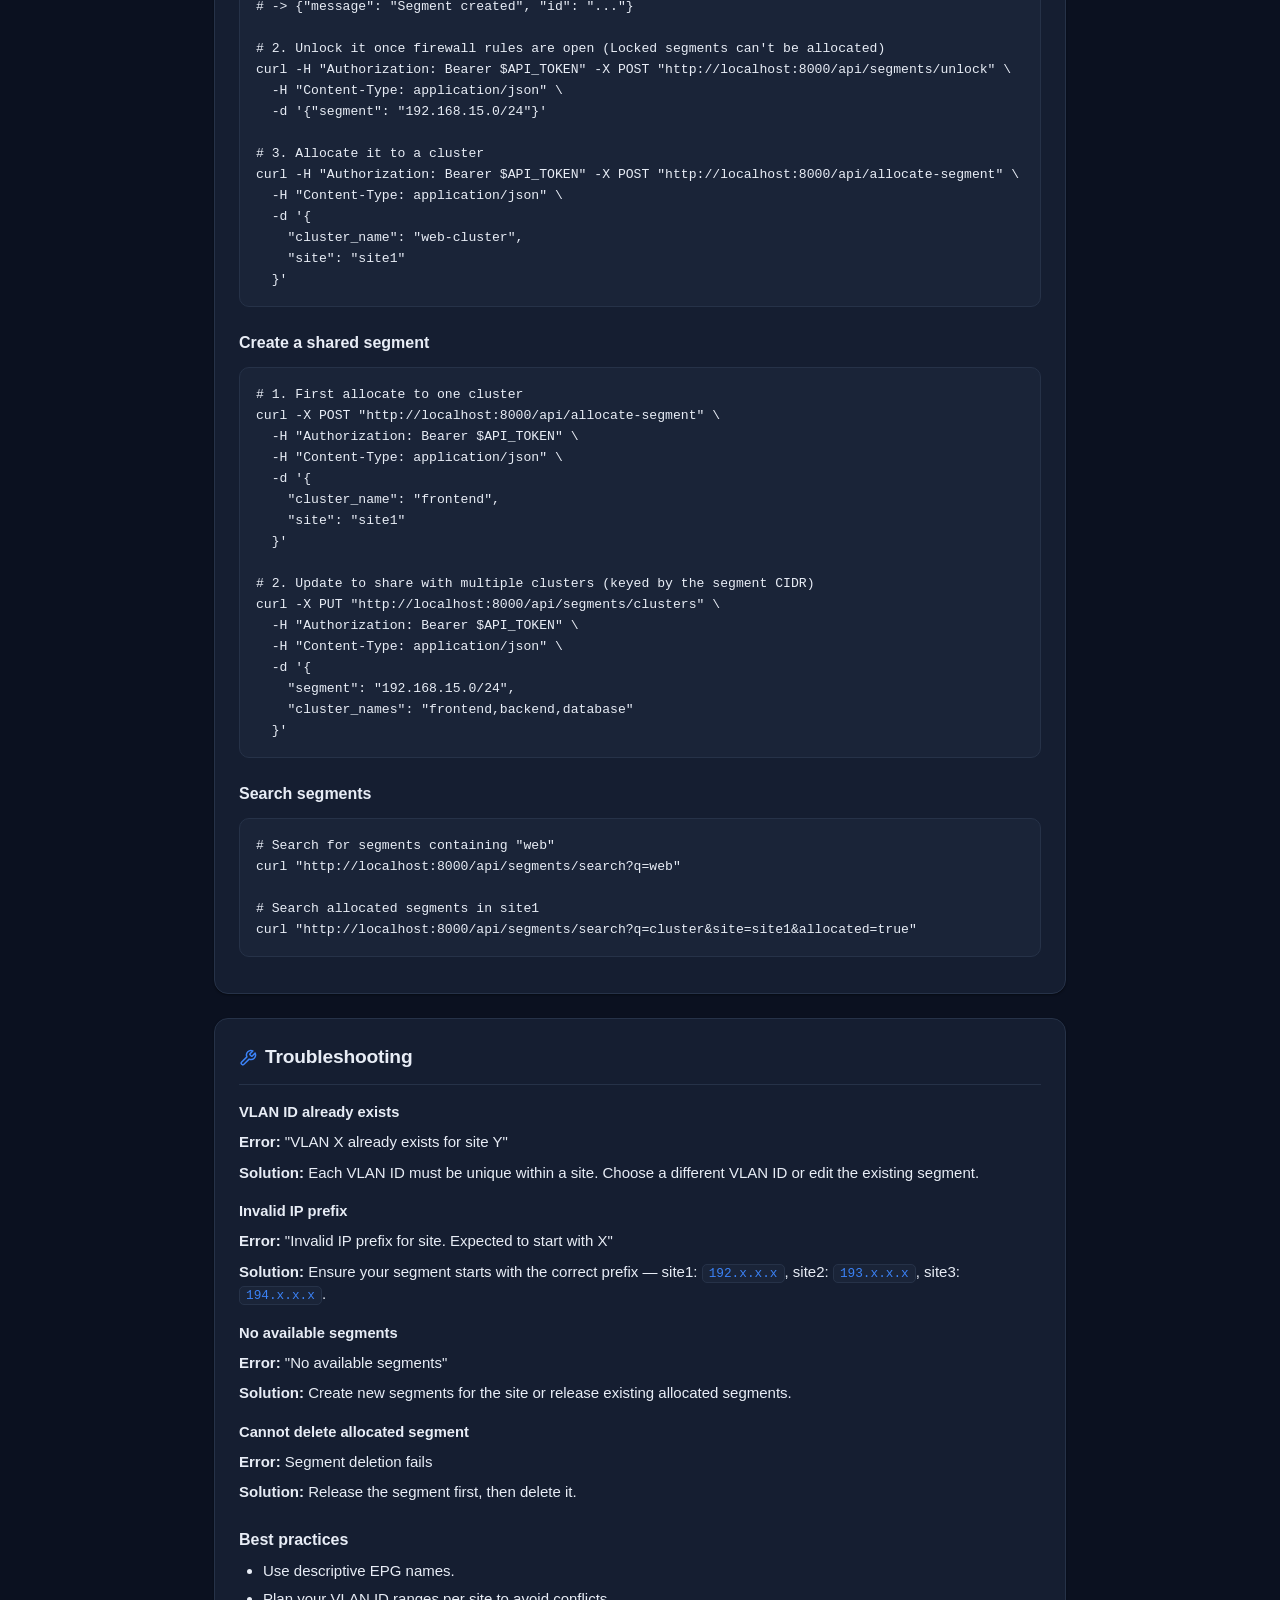
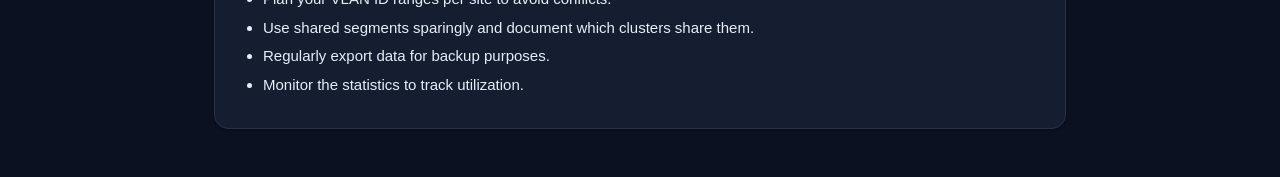
==== commit 5d7f1ac3: "Drop the legacy released / released_at pair Both predate the `status` lifecycle field and are fully " ====
--- a/static/html/help.html
+++ b/static/html/help.html
@@ -90,7 +90,7 @@
             <p>Every segment carries a <code>status</code> field. Lifecycle: <code>Locked → Available → Allocated → Available</code>. Locking is one-way — once unlocked, a segment can never become locked again via the API.</p>
             <ul>
                 <li><strong>Locked</strong> — the default status for a newly-created segment. Firewall rules for the segment have not been opened yet, so it's excluded from automatic allocation. An external service unlocks it via <code>POST /api/segments/unlock</code> (by CIDR) once provisioning is complete. While firewall requests await approval, the orchestrator publishes their ids via <code>PUT /api/segments/segment-connectivity-requests</code>; the table then shows a <strong>Requests ID</strong> button beside the status badge (click for a popover showing time elapsed since submission and the pending ids) until the requests complete.</li>
-                <li><strong>Available</strong> — unlocked and not allocated to any cluster (including previously-released segments; the <code>released</code> flag records that history).</li>
+                <li><strong>Available</strong> — unlocked and not allocated to any cluster, whether it has never been allocated or was released back to the pool.</li>
                 <li><strong>Allocated</strong> — assigned to one or more clusters.</li>
             </ul>
 
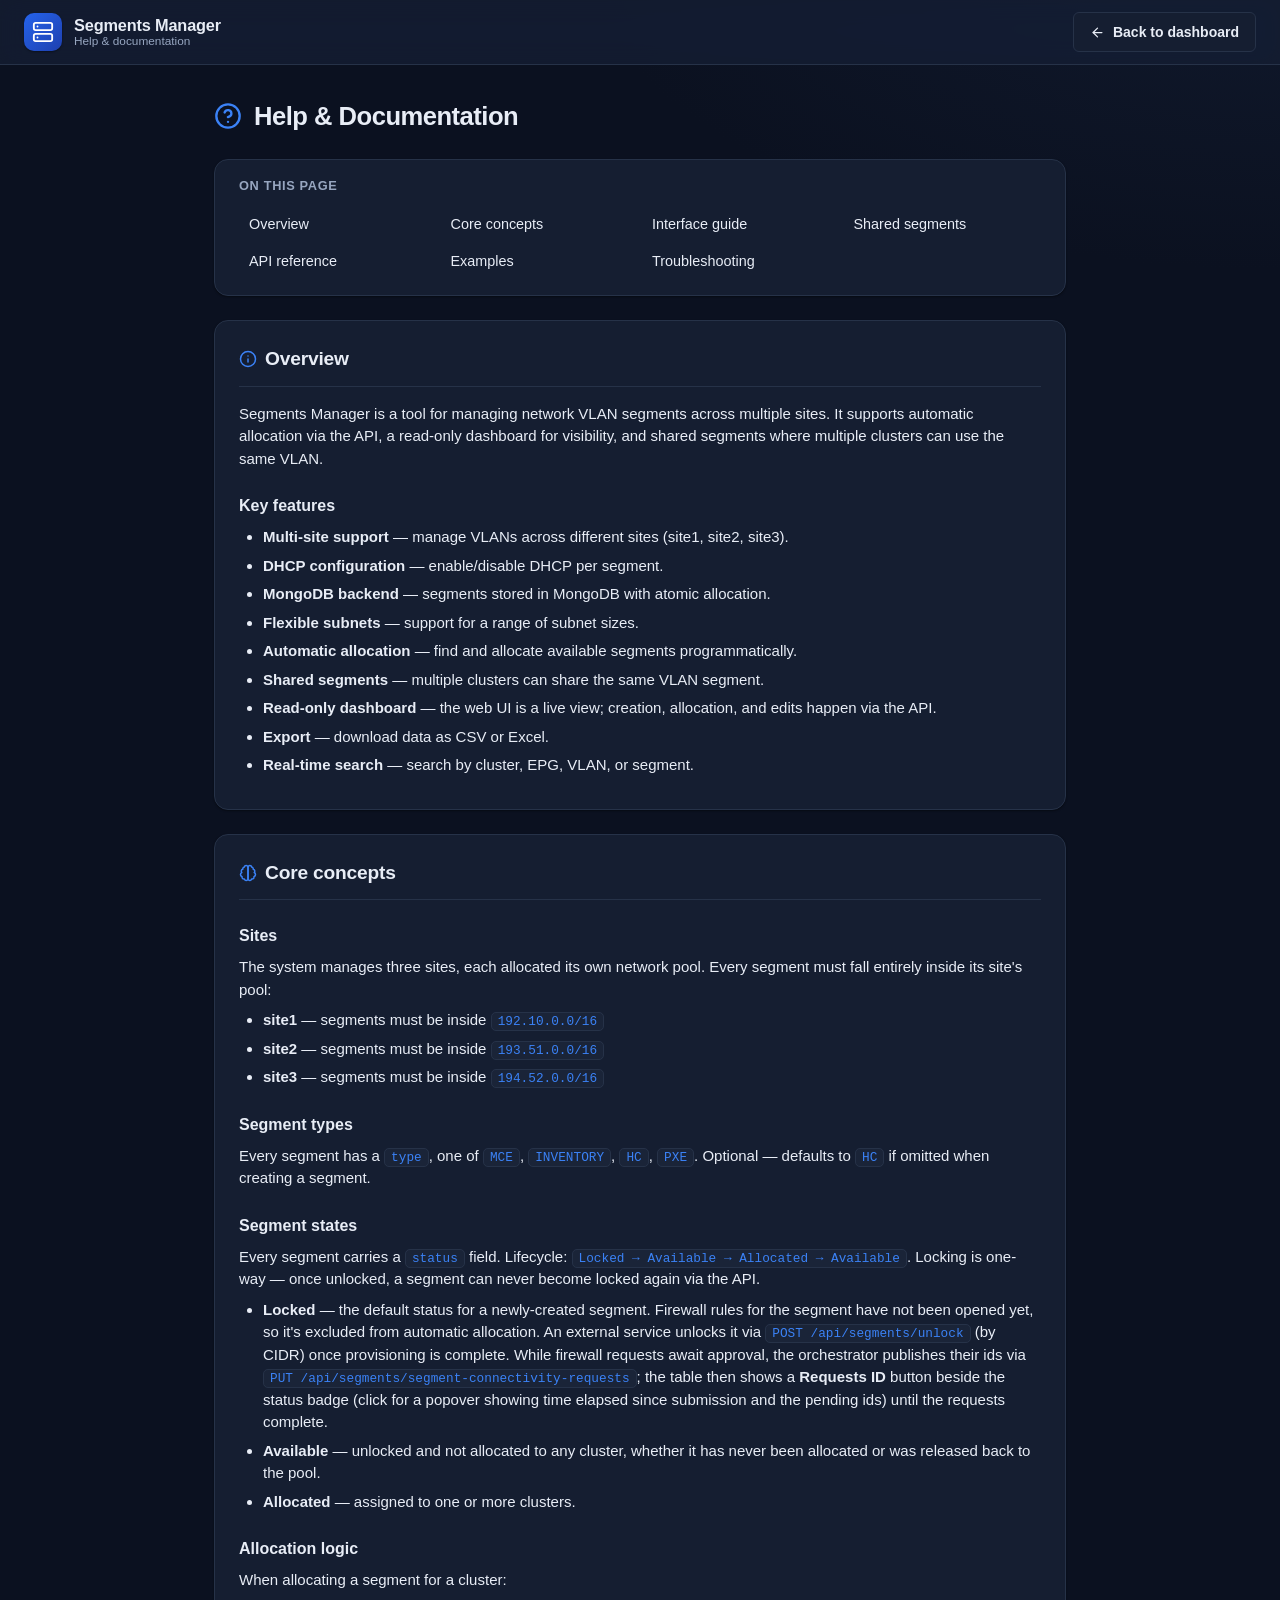
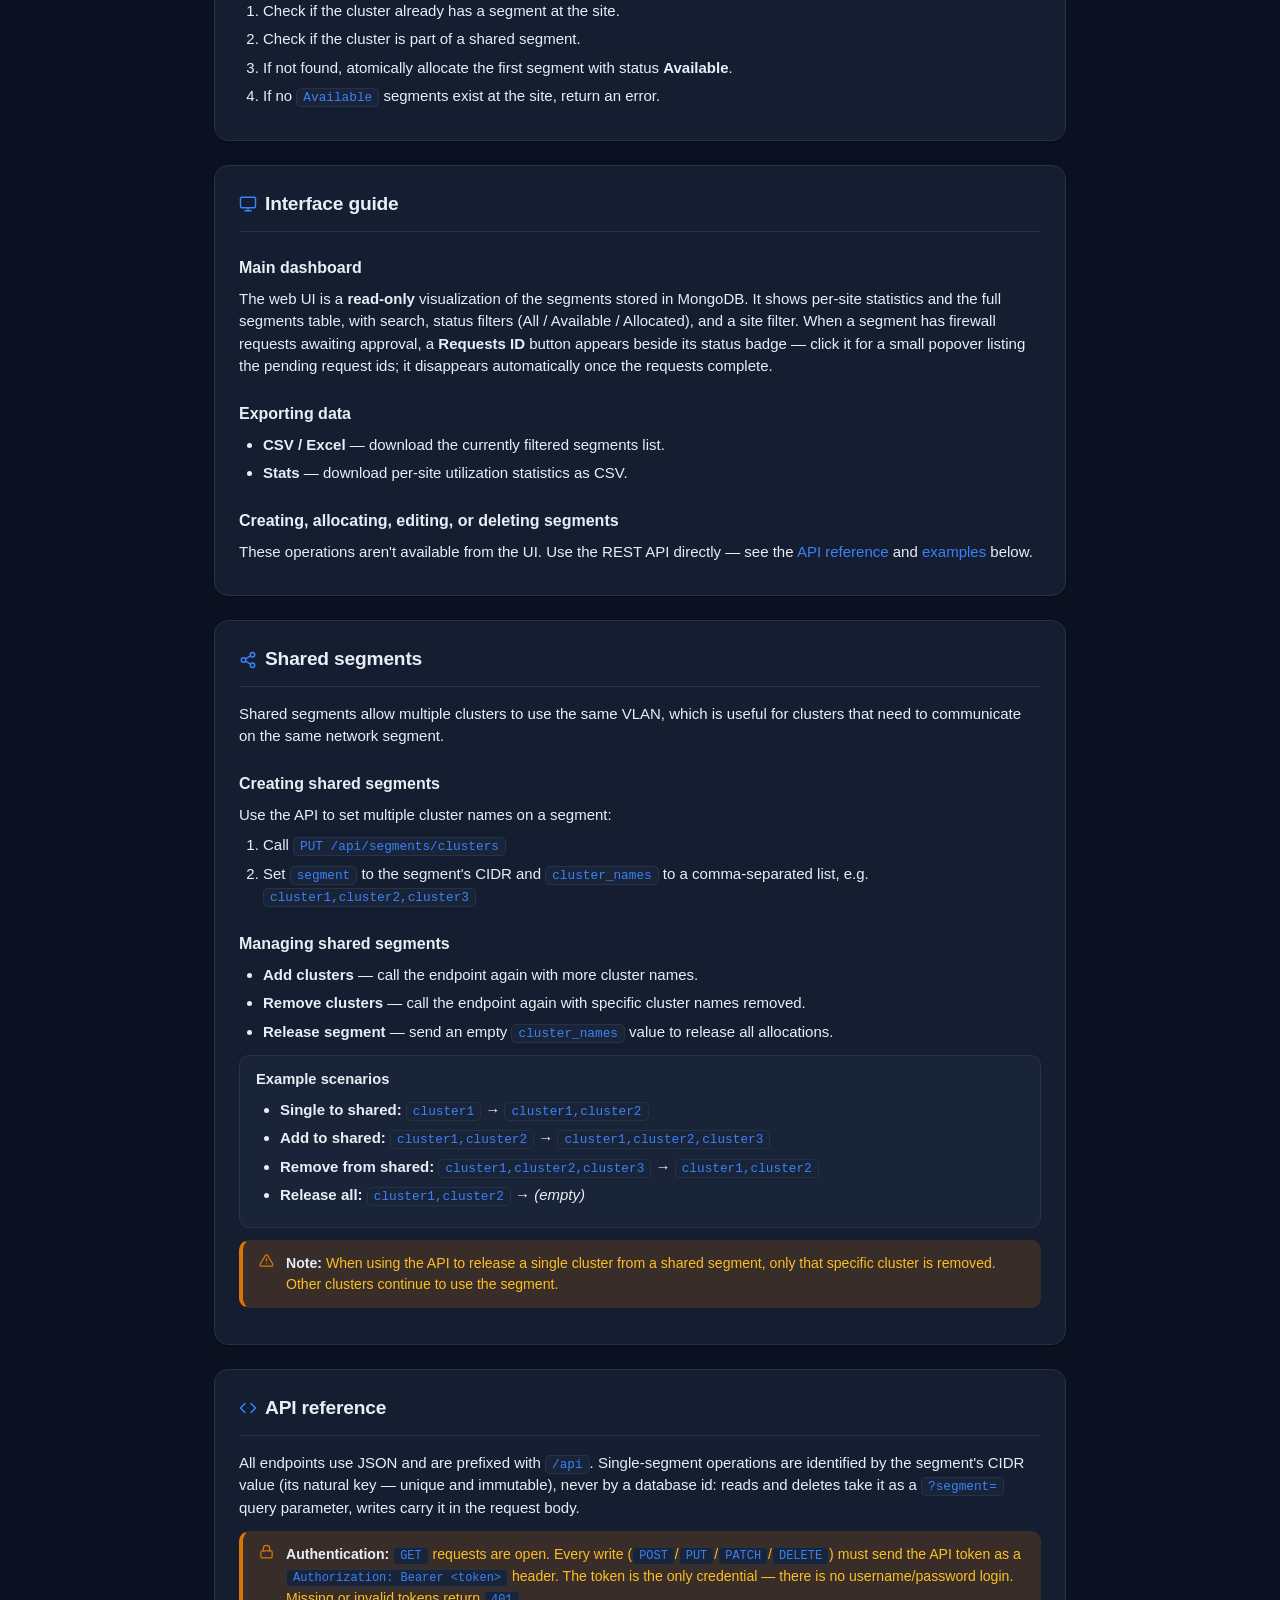
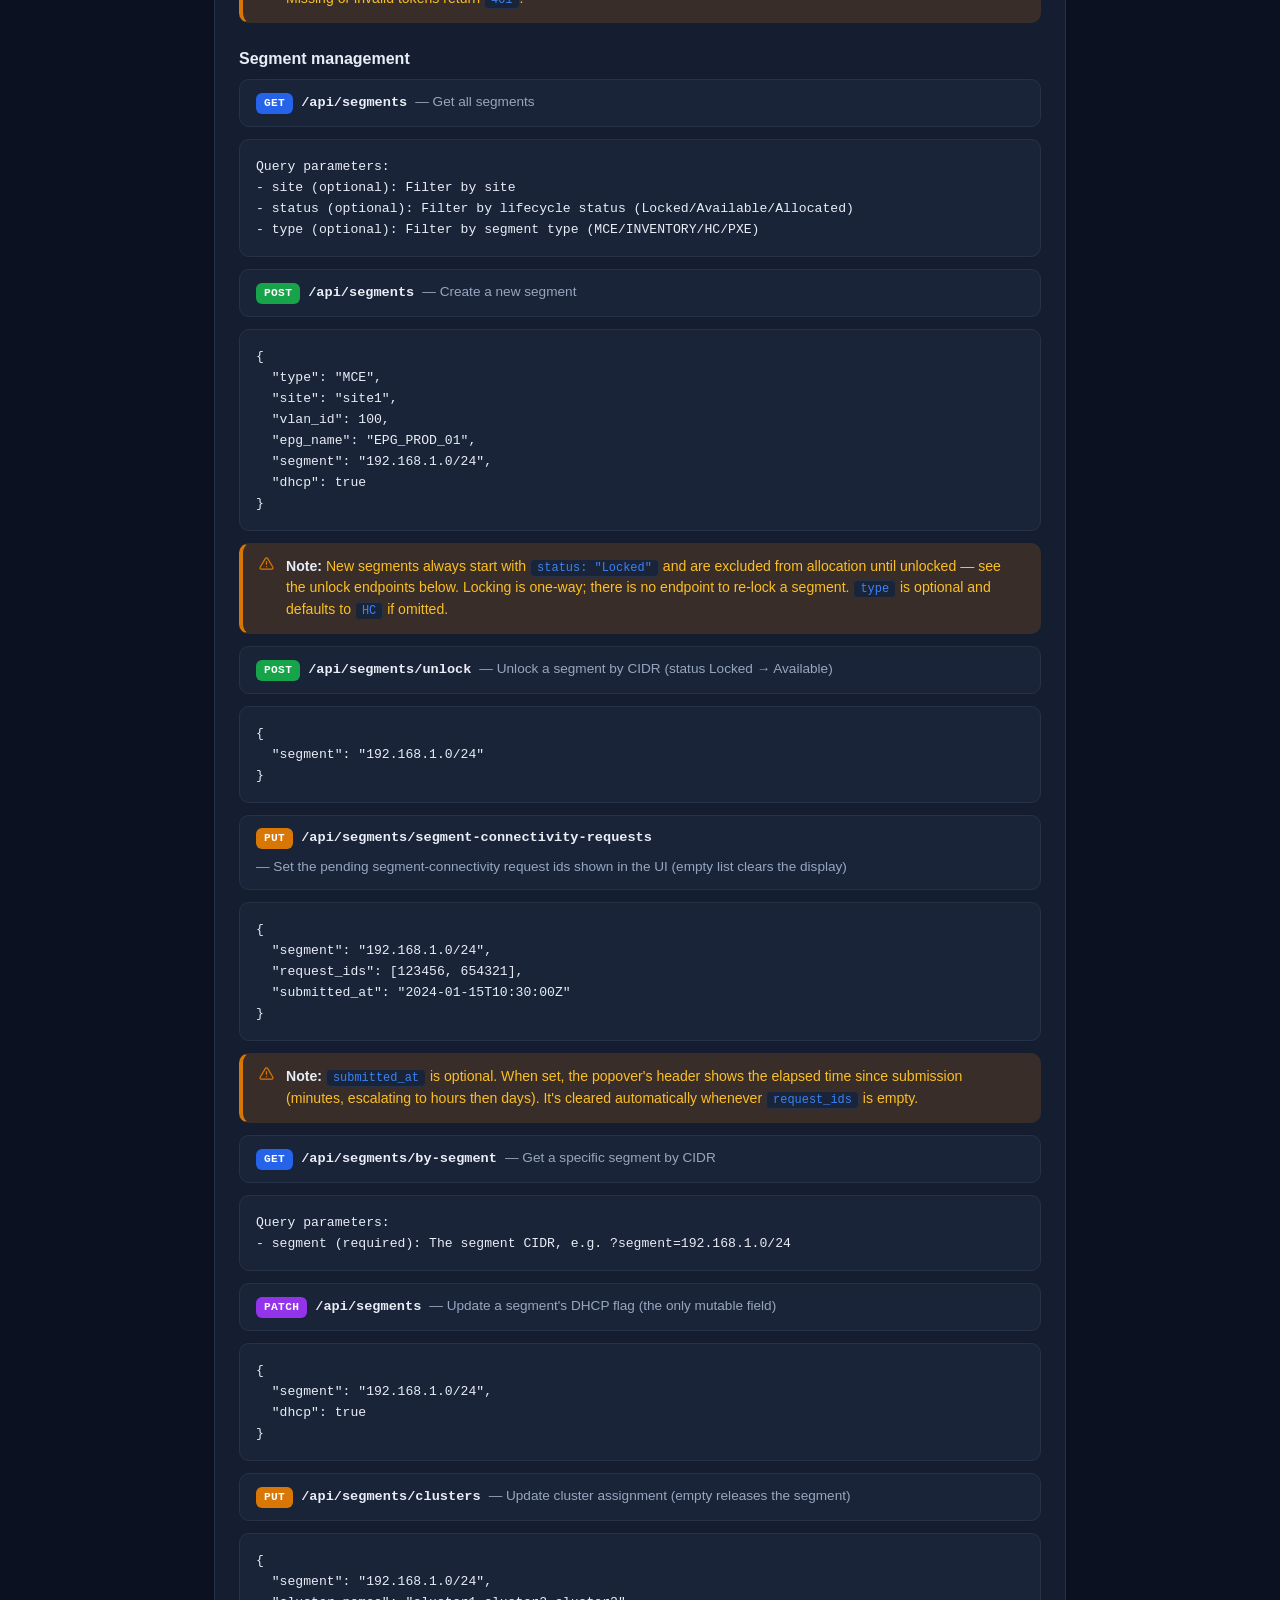
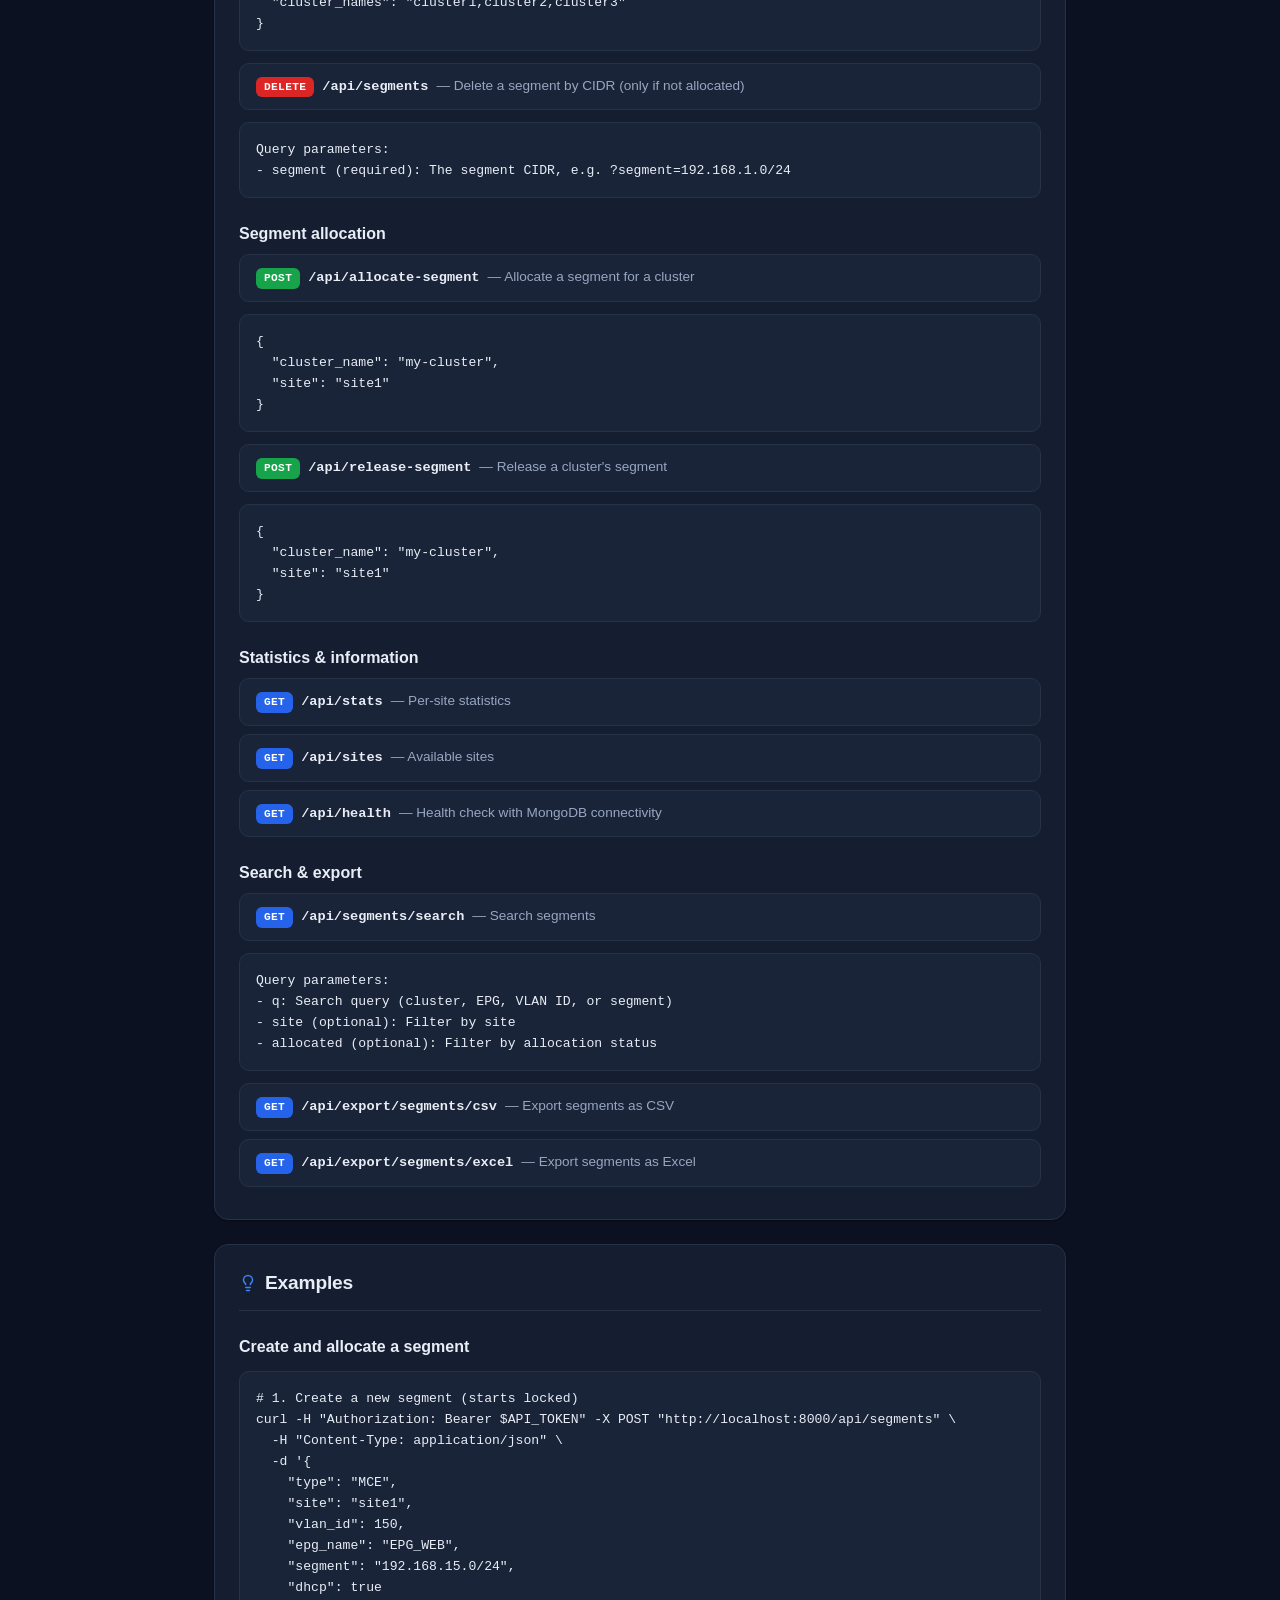
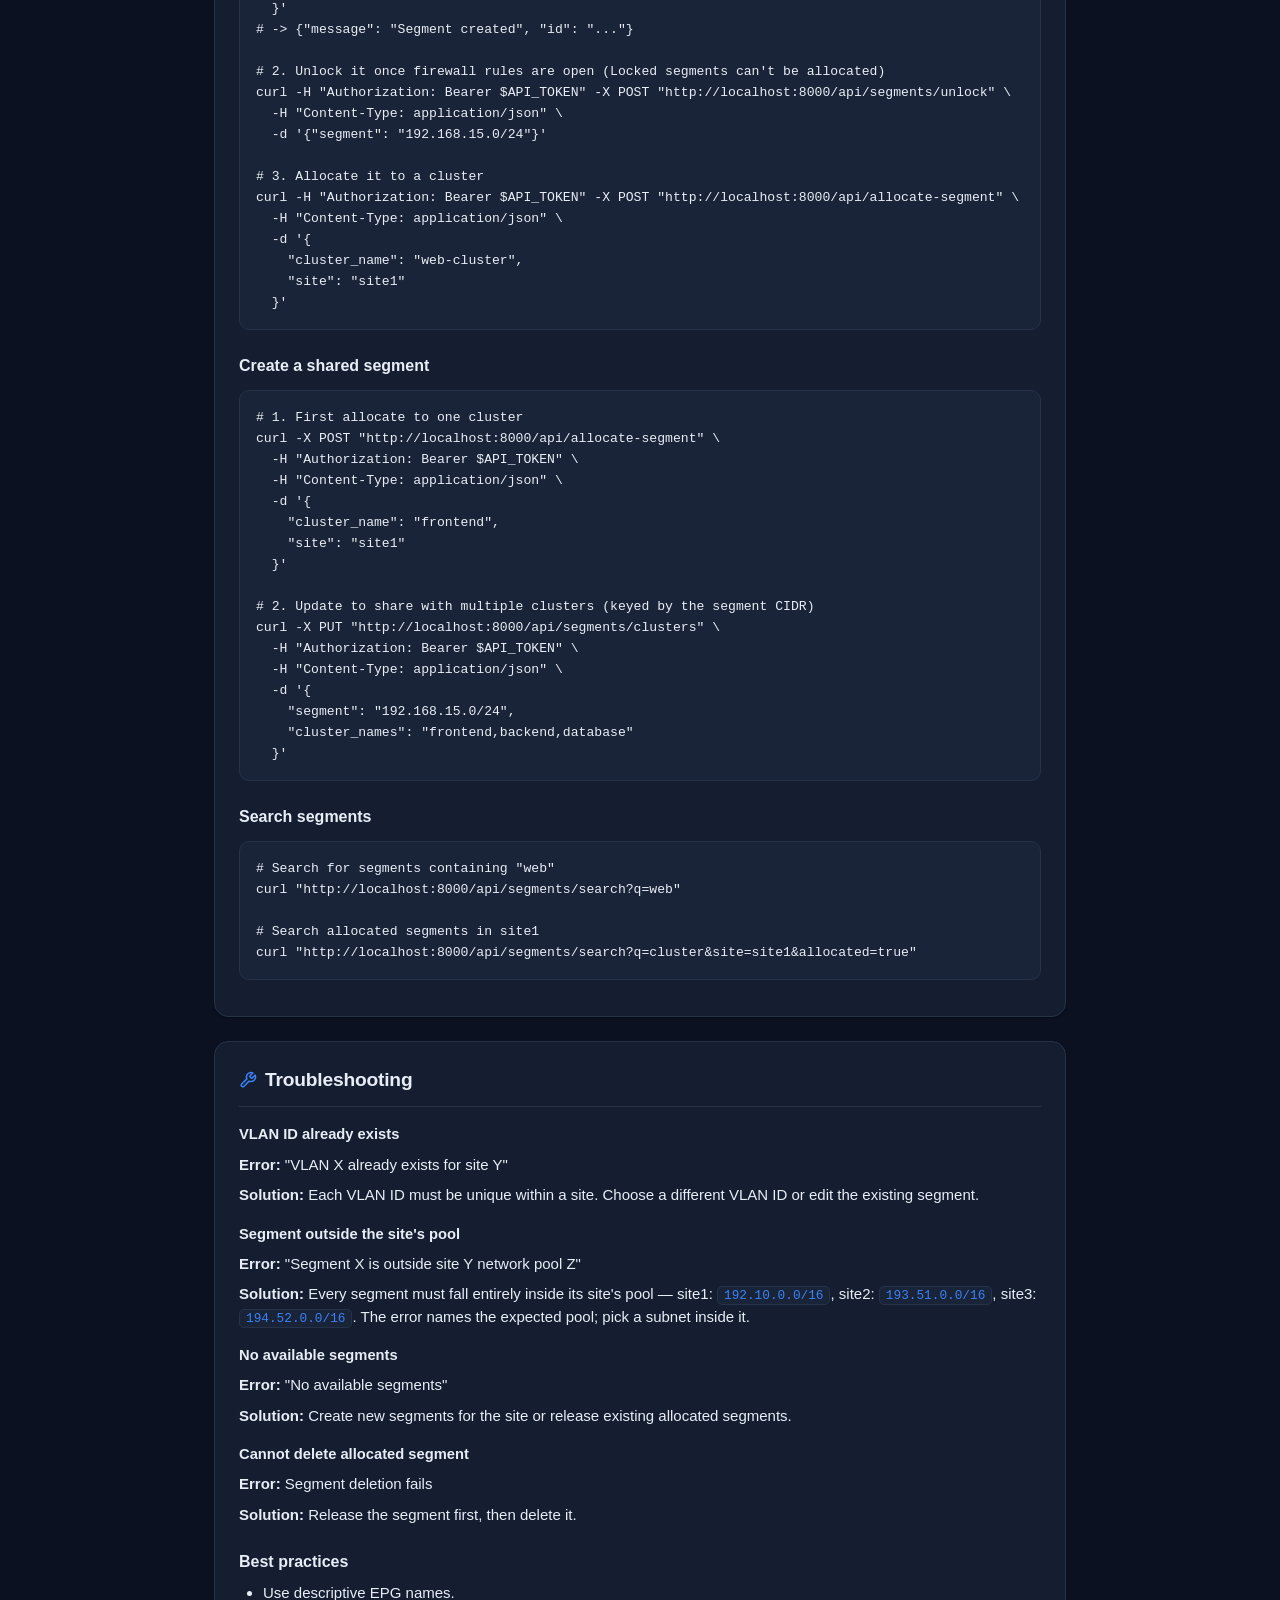
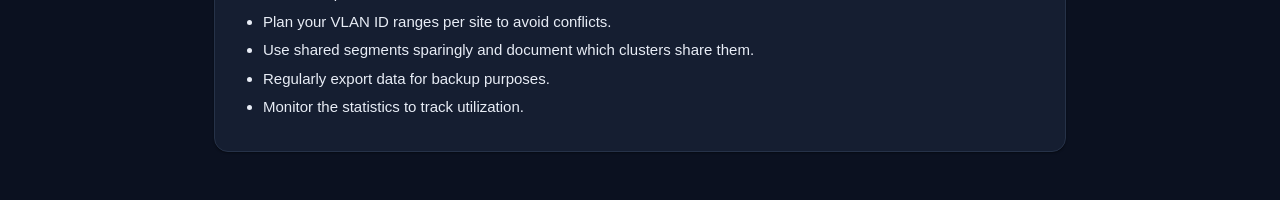
==== commit 535c867f: "Replace the site first-octet rule with pool containment SITE_PREFIXES mapped each site to a bare fir" ====
--- a/static/html/help.html
+++ b/static/html/help.html
@@ -76,11 +76,11 @@
             </h2>
 
             <h3>Sites</h3>
-            <p>The system manages three sites, each with a required IP prefix:</p>
-            <ul>
-                <li><strong>site1</strong> — segments must start with <code>192.x.x.x</code></li>
-                <li><strong>site2</strong> — segments must start with <code>193.x.x.x</code></li>
-                <li><strong>site3</strong> — segments must start with <code>194.x.x.x</code></li>
+            <p>The system manages three sites, each allocated its own network pool. Every segment must fall entirely inside its site's pool:</p>
+            <ul>
+                <li><strong>site1</strong> — segments must be inside <code>192.10.0.0/16</code></li>
+                <li><strong>site2</strong> — segments must be inside <code>193.51.0.0/16</code></li>
+                <li><strong>site3</strong> — segments must be inside <code>194.52.0.0/16</code></li>
             </ul>
 
             <h3>Segment types</h3>
@@ -392,9 +392,9 @@
             <p><strong>Error:</strong> "VLAN X already exists for site Y"</p>
             <p><strong>Solution:</strong> Each VLAN ID must be unique within a site. Choose a different VLAN ID or edit the existing segment.</p>
 
-            <h4>Invalid IP prefix</h4>
-            <p><strong>Error:</strong> "Invalid IP prefix for site. Expected to start with X"</p>
-            <p><strong>Solution:</strong> Ensure your segment starts with the correct prefix — site1: <code>192.x.x.x</code>, site2: <code>193.x.x.x</code>, site3: <code>194.x.x.x</code>.</p>
+            <h4>Segment outside the site's pool</h4>
+            <p><strong>Error:</strong> "Segment X is outside site Y network pool Z"</p>
+            <p><strong>Solution:</strong> Every segment must fall entirely inside its site's pool — site1: <code>192.10.0.0/16</code>, site2: <code>193.51.0.0/16</code>, site3: <code>194.52.0.0/16</code>. The error names the expected pool; pick a subnet inside it.</p>
 
             <h4>No available segments</h4>
             <p><strong>Error:</strong> "No available segments"</p>
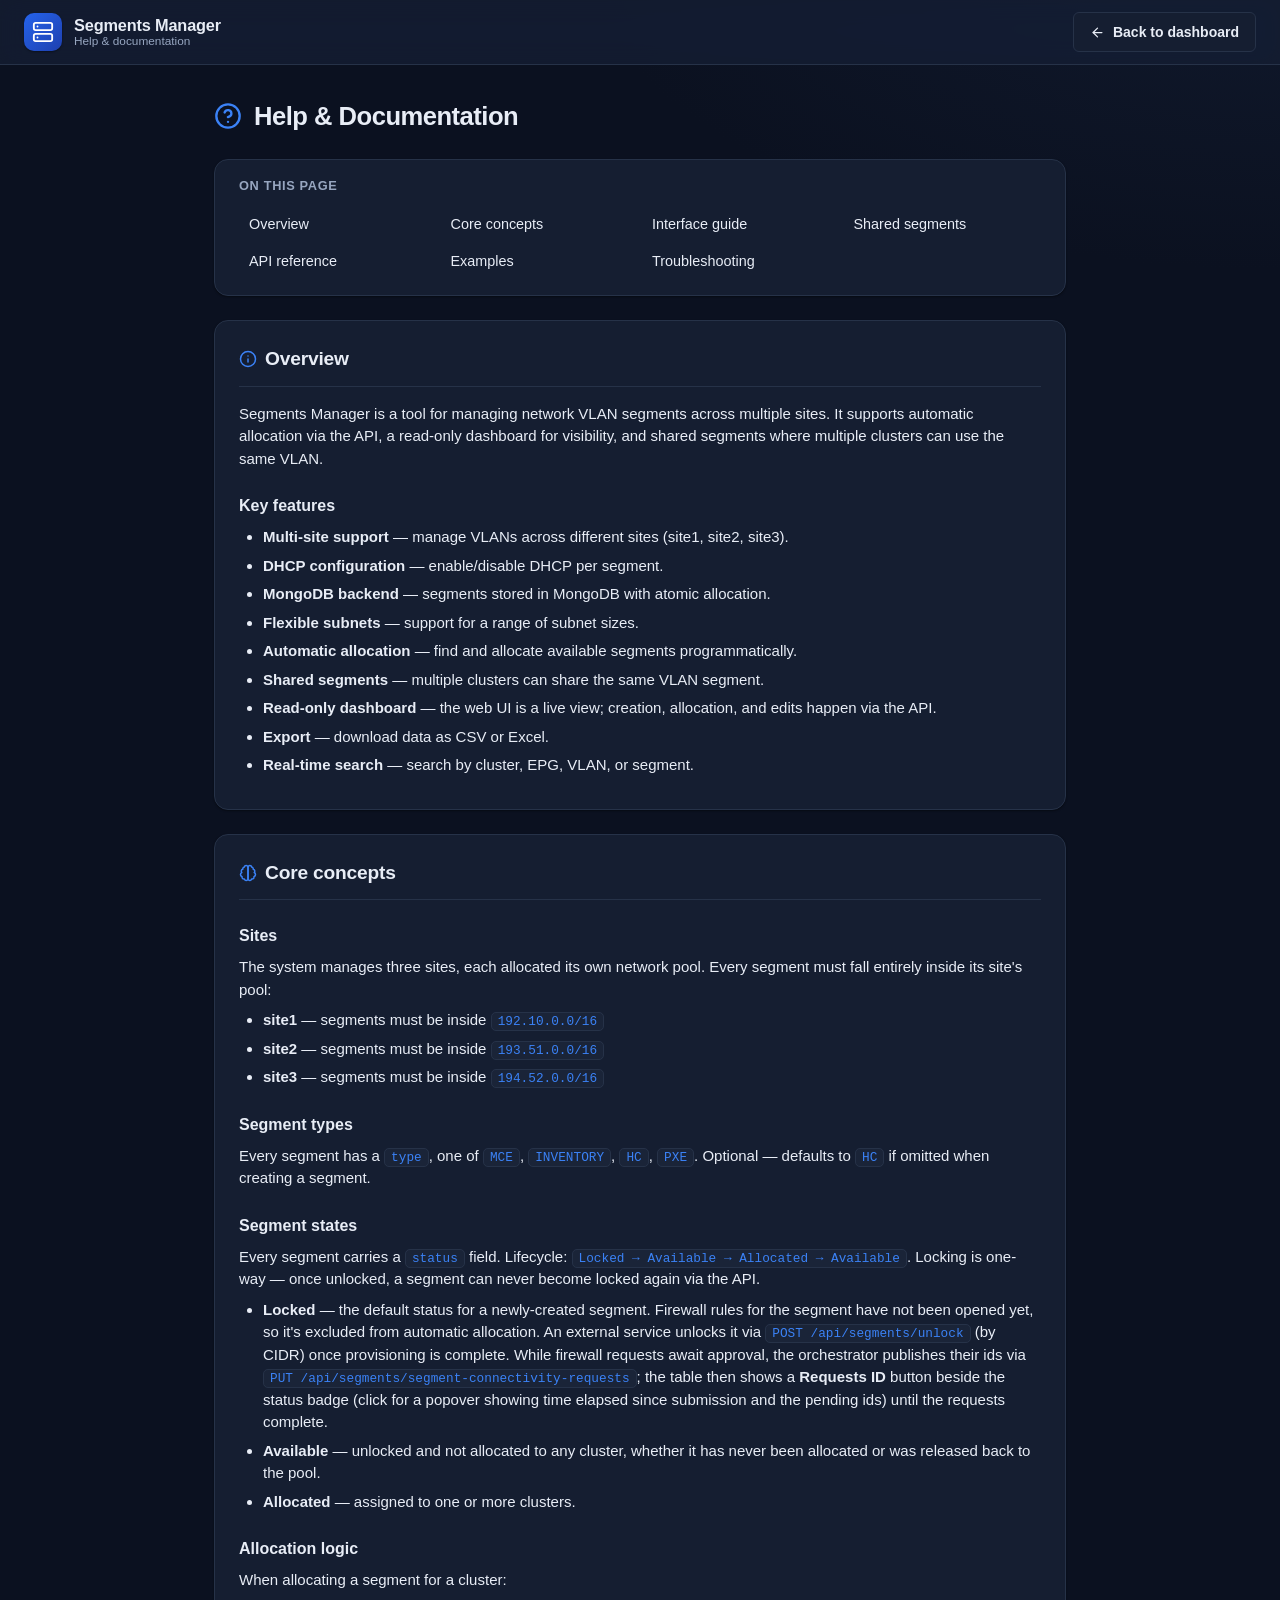
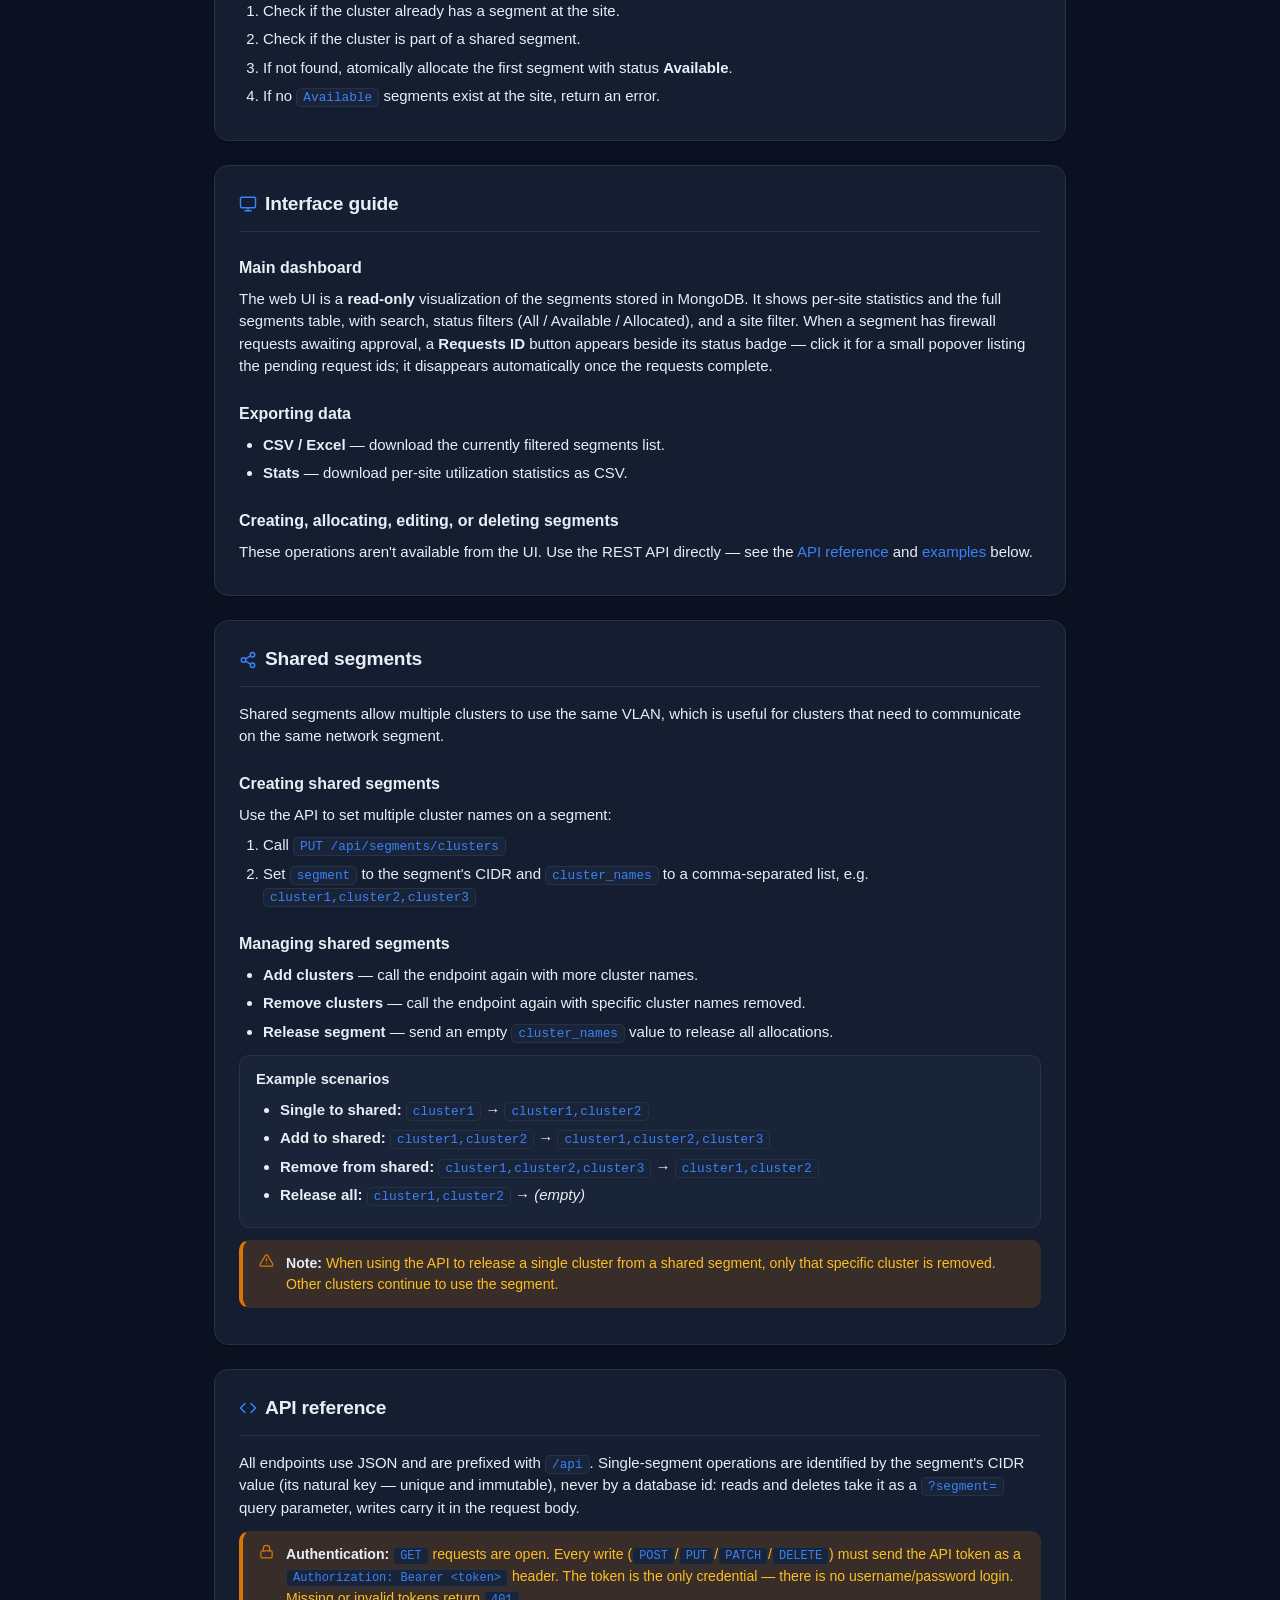
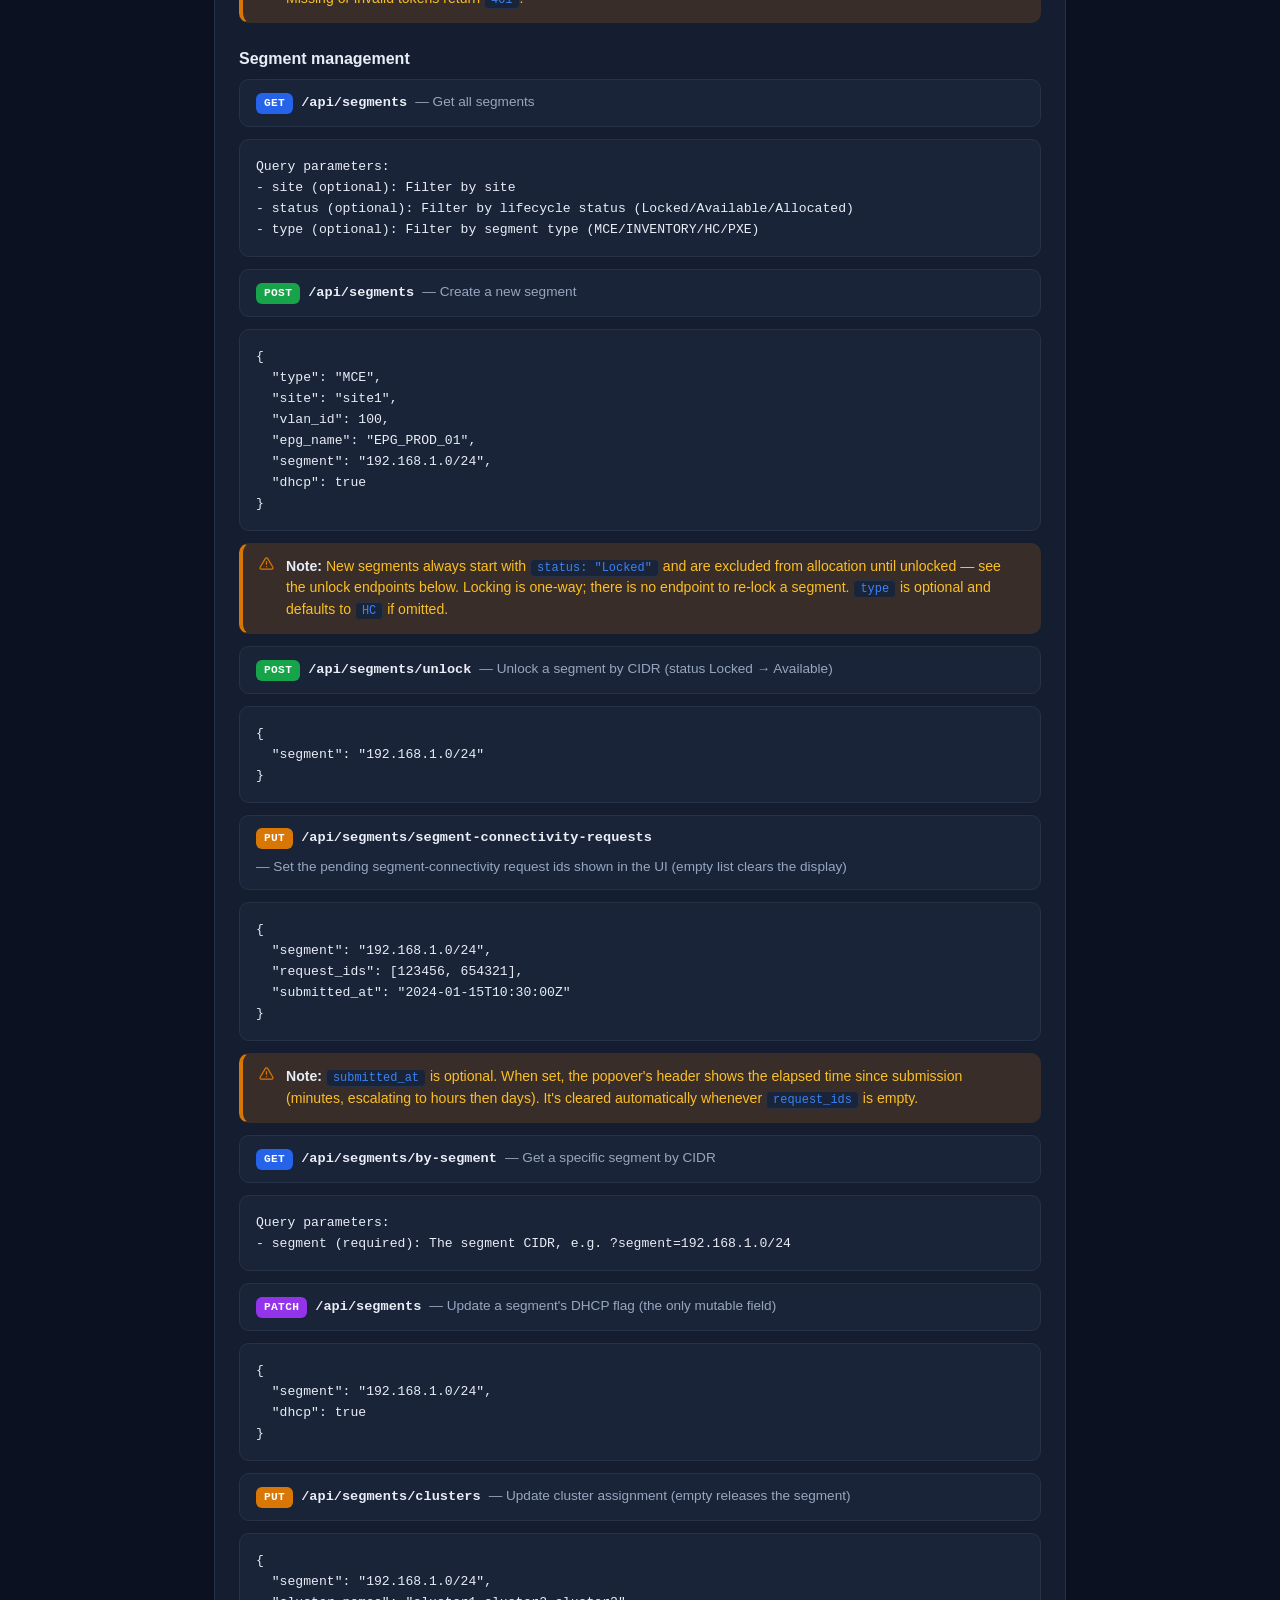
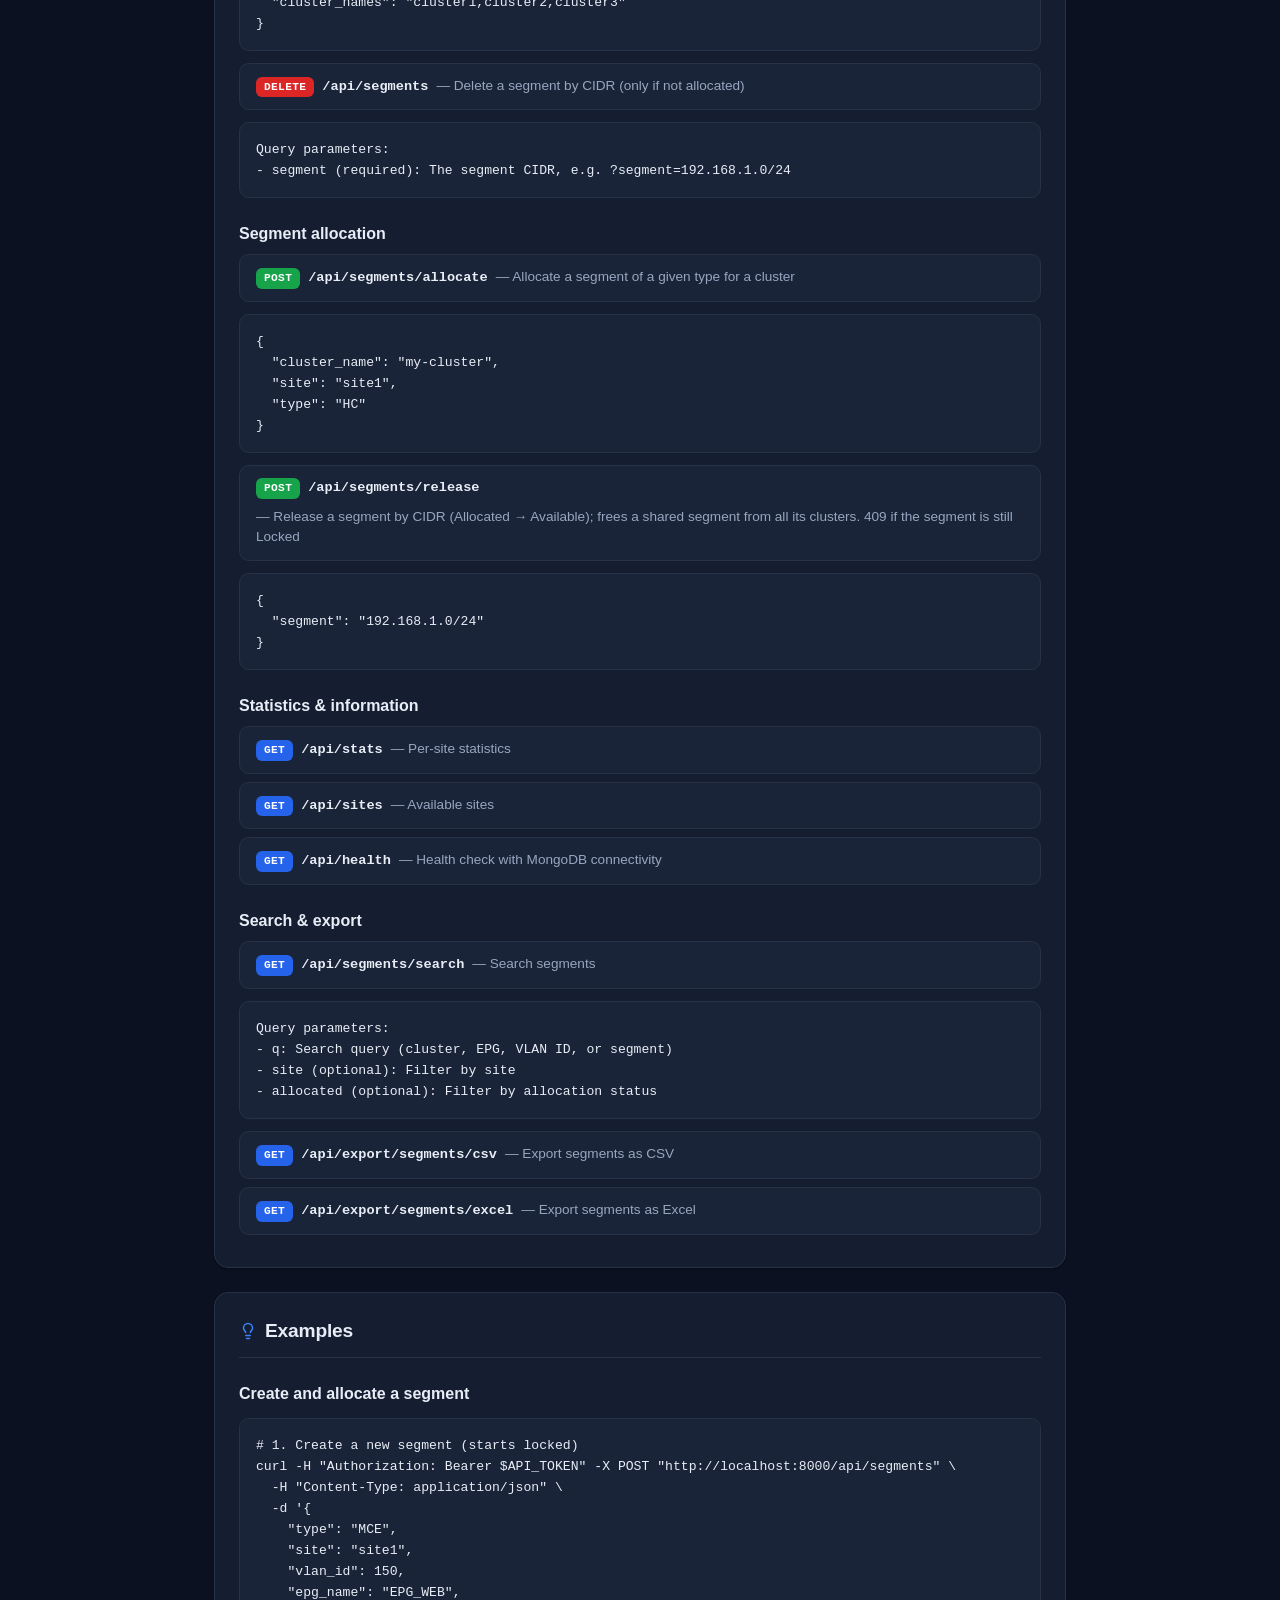
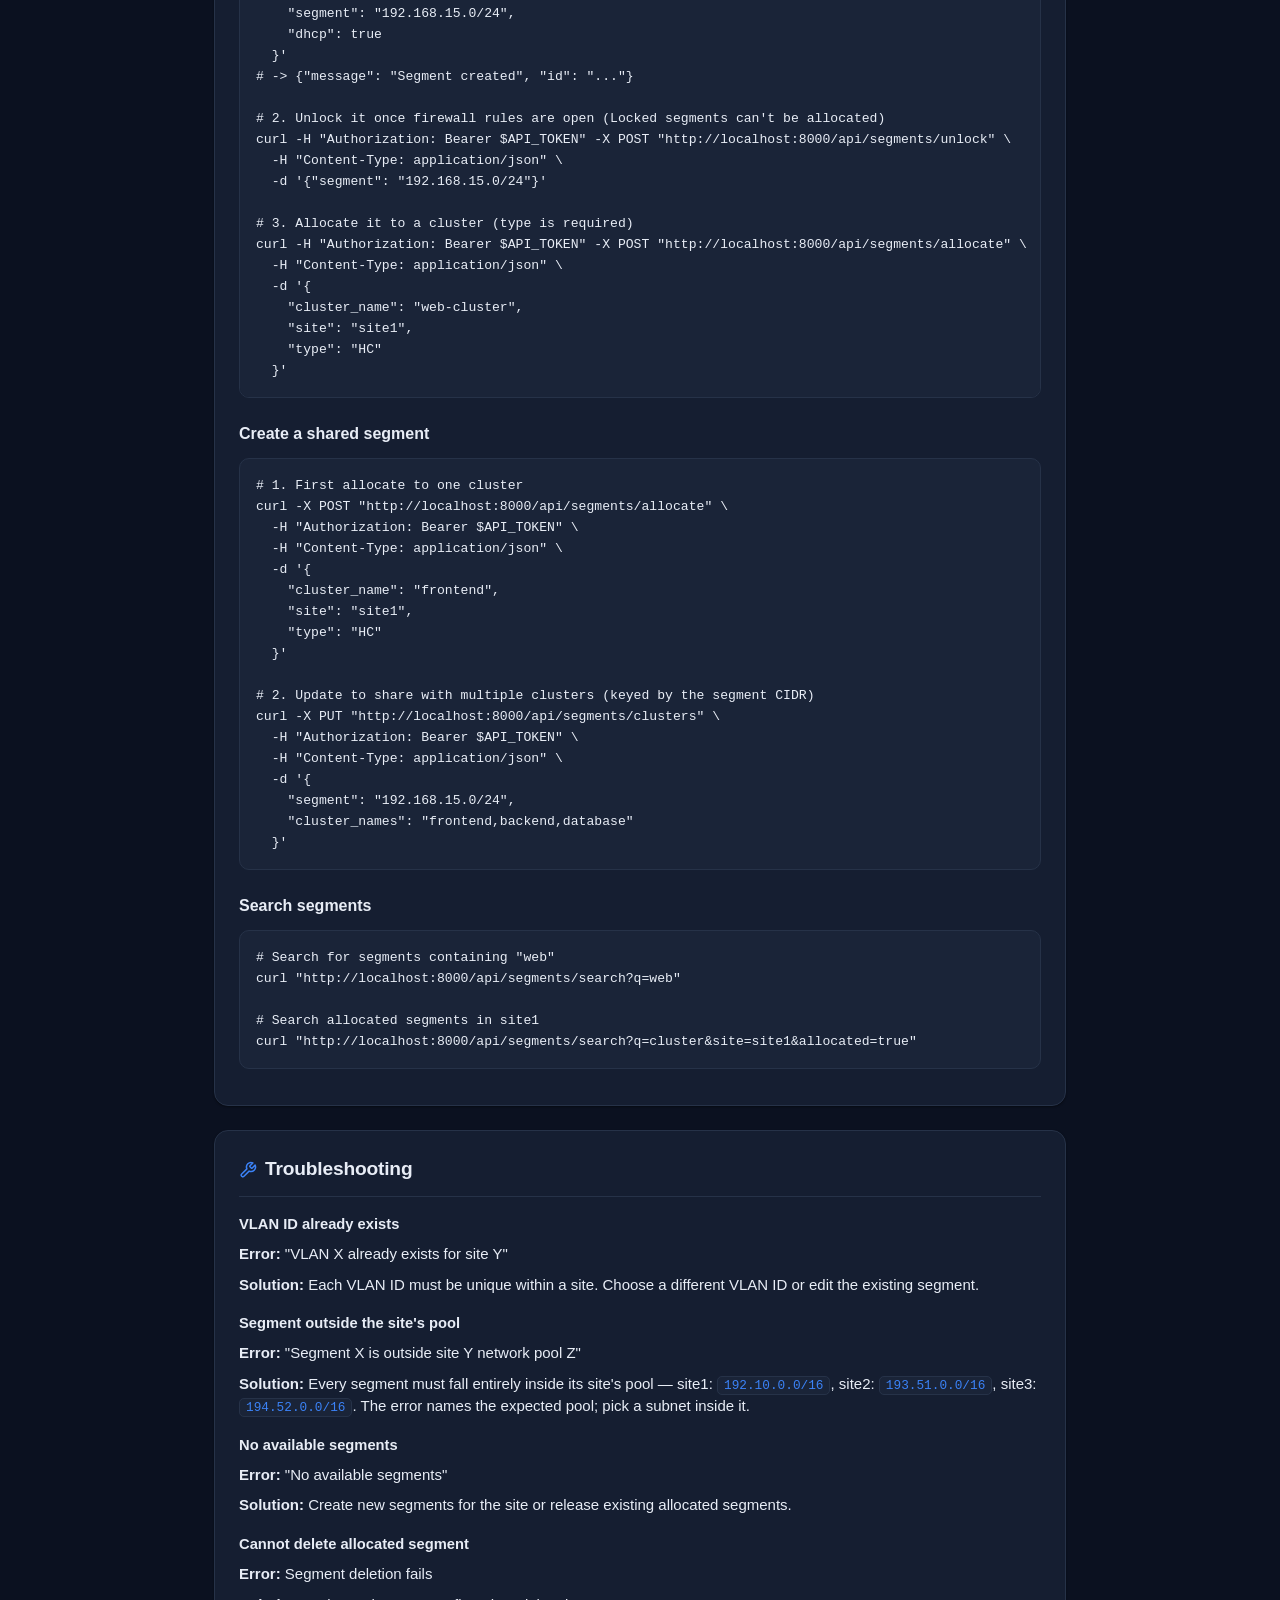
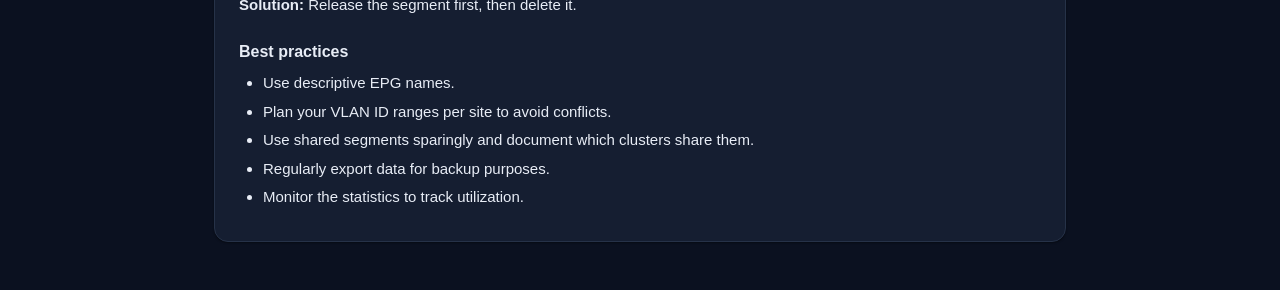
==== commit 3c29b8b2: "Move segment allocation under /api/segments and scope it by type - POST /api/segments/allocate {clus" ====
--- a/static/html/help.html
+++ b/static/html/help.html
@@ -264,22 +264,22 @@
             <h3>Segment allocation</h3>
             <div class="endpoint">
                 <span class="method post">POST</span>
-                <span class="endpoint__path">/api/allocate-segment</span>
-                <span class="endpoint__desc">— Allocate a segment for a cluster</span>
+                <span class="endpoint__path">/api/segments/allocate</span>
+                <span class="endpoint__desc">— Allocate a segment of a given type for a cluster</span>
             </div>
             <div class="code-block">{
   "cluster_name": "my-cluster",
-  "site": "site1"
+  "site": "site1",
+  "type": "HC"
 }</div>
 
             <div class="endpoint">
                 <span class="method post">POST</span>
-                <span class="endpoint__path">/api/release-segment</span>
-                <span class="endpoint__desc">— Release a cluster's segment</span>
-            </div>
-            <div class="code-block">{
-  "cluster_name": "my-cluster",
-  "site": "site1"
+                <span class="endpoint__path">/api/segments/release</span>
+                <span class="endpoint__desc">— Release a segment by CIDR (Allocated → Available); frees a shared segment from all its clusters. 409 if the segment is still Locked</span>
+            </div>
+            <div class="code-block">{
+  "segment": "192.168.1.0/24"
 }</div>
 
             <h3>Statistics &amp; information</h3>
@@ -347,22 +347,24 @@
   -H "Content-Type: application/json" \
   -d '{"segment": "192.168.15.0/24"}'
 
-# 3. Allocate it to a cluster
-curl -H "Authorization: Bearer $API_TOKEN" -X POST "http://localhost:8000/api/allocate-segment" \
+# 3. Allocate it to a cluster (type is required)
+curl -H "Authorization: Bearer $API_TOKEN" -X POST "http://localhost:8000/api/segments/allocate" \
   -H "Content-Type: application/json" \
   -d '{
     "cluster_name": "web-cluster",
-    "site": "site1"
+    "site": "site1",
+    "type": "HC"
   }'</div>
 
             <h3>Create a shared segment</h3>
             <div class="code-block"># 1. First allocate to one cluster
-curl -X POST "http://localhost:8000/api/allocate-segment" \
+curl -X POST "http://localhost:8000/api/segments/allocate" \
   -H "Authorization: Bearer $API_TOKEN" \
   -H "Content-Type: application/json" \
   -d '{
     "cluster_name": "frontend",
-    "site": "site1"
+    "site": "site1",
+    "type": "HC"
   }'
 
 # 2. Update to share with multiple clusters (keyed by the segment CIDR)
--- a/static/css/styles.css
+++ b/static/css/styles.css
@@ -91,9 +91,9 @@
     /* Segment-type accents — kept clear of the blue UI theme and of the
        status colors above (green/amber/red) so type never reads as status. */
     --type-hc: #2dd4bf;
-    --type-mce: #a78bfa;
+    --type-mce: #a3e635;
     --type-inventory: #f472b6;
-    --type-pxe: #a3e635;
+    --type-pxe: #a78bfa;
 
     --shadow-sm: 0 1px 2px rgba(0, 0, 0, 0.4);
     --shadow-md: 0 6px 18px rgba(0, 0, 0, 0.4);
@@ -643,145 +643,114 @@
     cursor: pointer;
 }
 
-/* ---- Advanced filter builder ("Add filter") -------------------------------- */
-.filter-bar {
-    position: relative;
-    display: flex;
-    align-items: center;
-    gap: var(--space-2);
-    flex-wrap: wrap;
-}
-
-.filter-pills {
-    display: flex;
-    align-items: center;
-    gap: var(--space-2);
-    flex-wrap: wrap;
-}
-
-.filter-pill {
+/* ---- Per-column header filters (Excel-style) -------------------------------- */
+.col-filter-btn {
     display: inline-flex;
     align-items: center;
-    gap: 6px;
-    padding: 5px 6px 5px 10px;
-    background: var(--accent-soft);
-    border-radius: var(--radius-pill);
-    color: var(--primary);
-    font-size: 0.78rem;
-    font-weight: 600;
-    cursor: pointer;
-    max-width: 320px;
-}
-.filter-pill__text {
-    overflow: hidden;
-    text-overflow: ellipsis;
-    white-space: nowrap;
-}
-.filter-pill__remove {
-    display: inline-flex;
-    align-items: center;
     justify-content: center;
-    width: 18px;
-    height: 18px;
+    width: 20px;
+    height: 20px;
+    margin-left: 4px;
+    padding: 0;
     border: none;
-    border-radius: 50%;
+    border-radius: var(--radius-sm);
     background: transparent;
-    color: currentColor;
+    color: var(--text-faint);
     cursor: pointer;
     flex-shrink: 0;
-    transition: background var(--dur) var(--ease);
-}
-.filter-pill__remove:hover {
-    background: rgba(37, 99, 235, 0.15);
-}
-
-.filter-popover {
-    position: absolute;
-    top: calc(100% + 8px);
-    left: 0;
-    z-index: 30;
-    min-width: 620px;
+    transition: background var(--dur) var(--ease), color var(--dur) var(--ease);
+}
+.col-filter-btn:hover {
+    background: var(--surface-hover);
+    color: var(--text);
+}
+.col-filter-btn:focus-visible {
+    outline: 2px solid var(--primary);
+    outline-offset: -2px;
+}
+.col-filter-btn.is-active {
+    color: var(--primary);
+}
+.col-filter-btn .icon {
+    width: 12px;
+    height: 12px;
+}
+
+.col-filter-popover {
+    position: fixed;
+    z-index: var(--z-toast);
+    width: 230px;
     max-width: 90vw;
     background: var(--surface);
     border: 1px solid var(--border);
     border-radius: var(--radius-lg);
     box-shadow: var(--shadow-lg);
-    padding: var(--space-4);
-    display: flex;
-    flex-direction: column;
-    gap: var(--space-3);
-}
-.filter-popover[hidden] {
-    display: none;
-}
-.filter-popover__title {
-    font-size: 0.72rem;
-    font-weight: 700;
-    color: var(--text-muted);
-    text-transform: uppercase;
-    letter-spacing: 0.04em;
-}
-.filter-popover__rows {
+    padding: var(--space-3);
     display: flex;
     flex-direction: column;
     gap: var(--space-2);
 }
-.filter-row {
-    display: flex;
-    align-items: center;
-    gap: var(--space-2);
-    flex-wrap: wrap;
-}
-.filter-row__combinator {
-    font-size: 0.72rem;
-    font-weight: 700;
-    color: var(--text-faint);
-    width: 30px;
-    flex-shrink: 0;
-    text-transform: uppercase;
-}
-.filter-row__field {
-    flex: 1 1 160px;
-    min-width: 130px;
-}
-.filter-row__operator {
-    flex: 1 1 150px;
-    min-width: 120px;
-}
-.filter-row__value {
-    flex: 1 1 160px;
-    min-width: 130px;
-    height: 40px;
-    padding: 0 12px;
+.col-filter__search {
+    height: 34px;
+    padding: 0 10px;
     border: 1px solid var(--border);
     border-radius: var(--radius-sm);
     background: var(--surface);
     color: var(--text);
     font-family: inherit;
-    font-size: 0.85rem;
+    font-size: 0.82rem;
     transition: border-color var(--dur) var(--ease), box-shadow var(--dur) var(--ease);
 }
-.filter-row__value:focus {
+.col-filter__search:focus {
     outline: none;
     border-color: var(--primary);
     box-shadow: 0 0 0 3px var(--ring);
 }
-.filter-row__novalue {
-    flex: 1 1 160px;
+.col-filter__list {
+    max-height: 220px;
+    overflow-y: auto;
+    display: flex;
+    flex-direction: column;
+    gap: 1px;
+    border-top: 1px solid var(--border);
+    padding-top: var(--space-1);
+}
+.col-filter__item {
+    display: flex;
+    align-items: center;
+    gap: var(--space-2);
+    padding: 5px 6px;
+    border-radius: var(--radius-sm);
+    font-size: 0.82rem;
+    font-weight: 500;
+    color: var(--text);
+    cursor: pointer;
+    white-space: nowrap;
+    overflow: hidden;
+    text-overflow: ellipsis;
+    transition: background var(--dur) var(--ease);
+}
+.col-filter__item:hover {
+    background: var(--surface-hover);
+}
+.col-filter__item input {
+    width: 15px;
+    height: 15px;
+    accent-color: var(--primary);
+    cursor: pointer;
+    flex-shrink: 0;
+}
+.col-filter__selectall {
+    font-weight: 700;
+}
+.col-filter__empty {
+    font-size: 0.8rem;
     color: var(--text-faint);
-    font-size: 0.85rem;
-}
-.filter-row__remove {
-    flex-shrink: 0;
-    margin-left: auto;
-}
-.filter-popover__add-row {
-    display: flex;
-    gap: var(--space-2);
-}
-.filter-popover__footer {
-    display: flex;
-    justify-content: flex-end;
+    padding: var(--space-2) 4px;
+}
+.col-filter__footer {
+    display: flex;
+    justify-content: space-between;
     gap: var(--space-2);
     padding-top: var(--space-2);
     border-top: 1px solid var(--border);
@@ -845,6 +814,10 @@
     user-select: none;
     transition: color var(--dur) var(--ease);
 }
+thead th[data-sort] .th-inner {
+    display: inline-flex;
+    align-items: center;
+}
 thead th[data-sort]:hover {
     color: var(--text);
 }
@@ -857,7 +830,7 @@
     width: 12px;
     height: 12px;
     margin-left: 4px;
-    vertical-align: -1px;
+    flex-shrink: 0;
     stroke-width: 2.5;
     opacity: 0.3;
     transition: opacity var(--dur) var(--ease), transform var(--dur) var(--ease);
@@ -1756,24 +1729,11 @@
     .site-filter {
         width: 100%;
     }
-    .filter-bar {
-        width: 100%;
-    }
-    .filter-popover {
-        left: 0;
-        right: 0;
-        min-width: 0;
+    .col-filter-popover {
+        left: var(--space-3) !important;
+        right: var(--space-3);
+        width: auto;
         max-width: none;
-        width: auto;
-    }
-    .filter-row {
-        flex-wrap: wrap;
-    }
-    .filter-row__field,
-    .filter-row__operator,
-    .filter-row__value,
-    .filter-row__novalue {
-        flex-basis: 100%;
     }
     .columns-popover {
         right: 0;
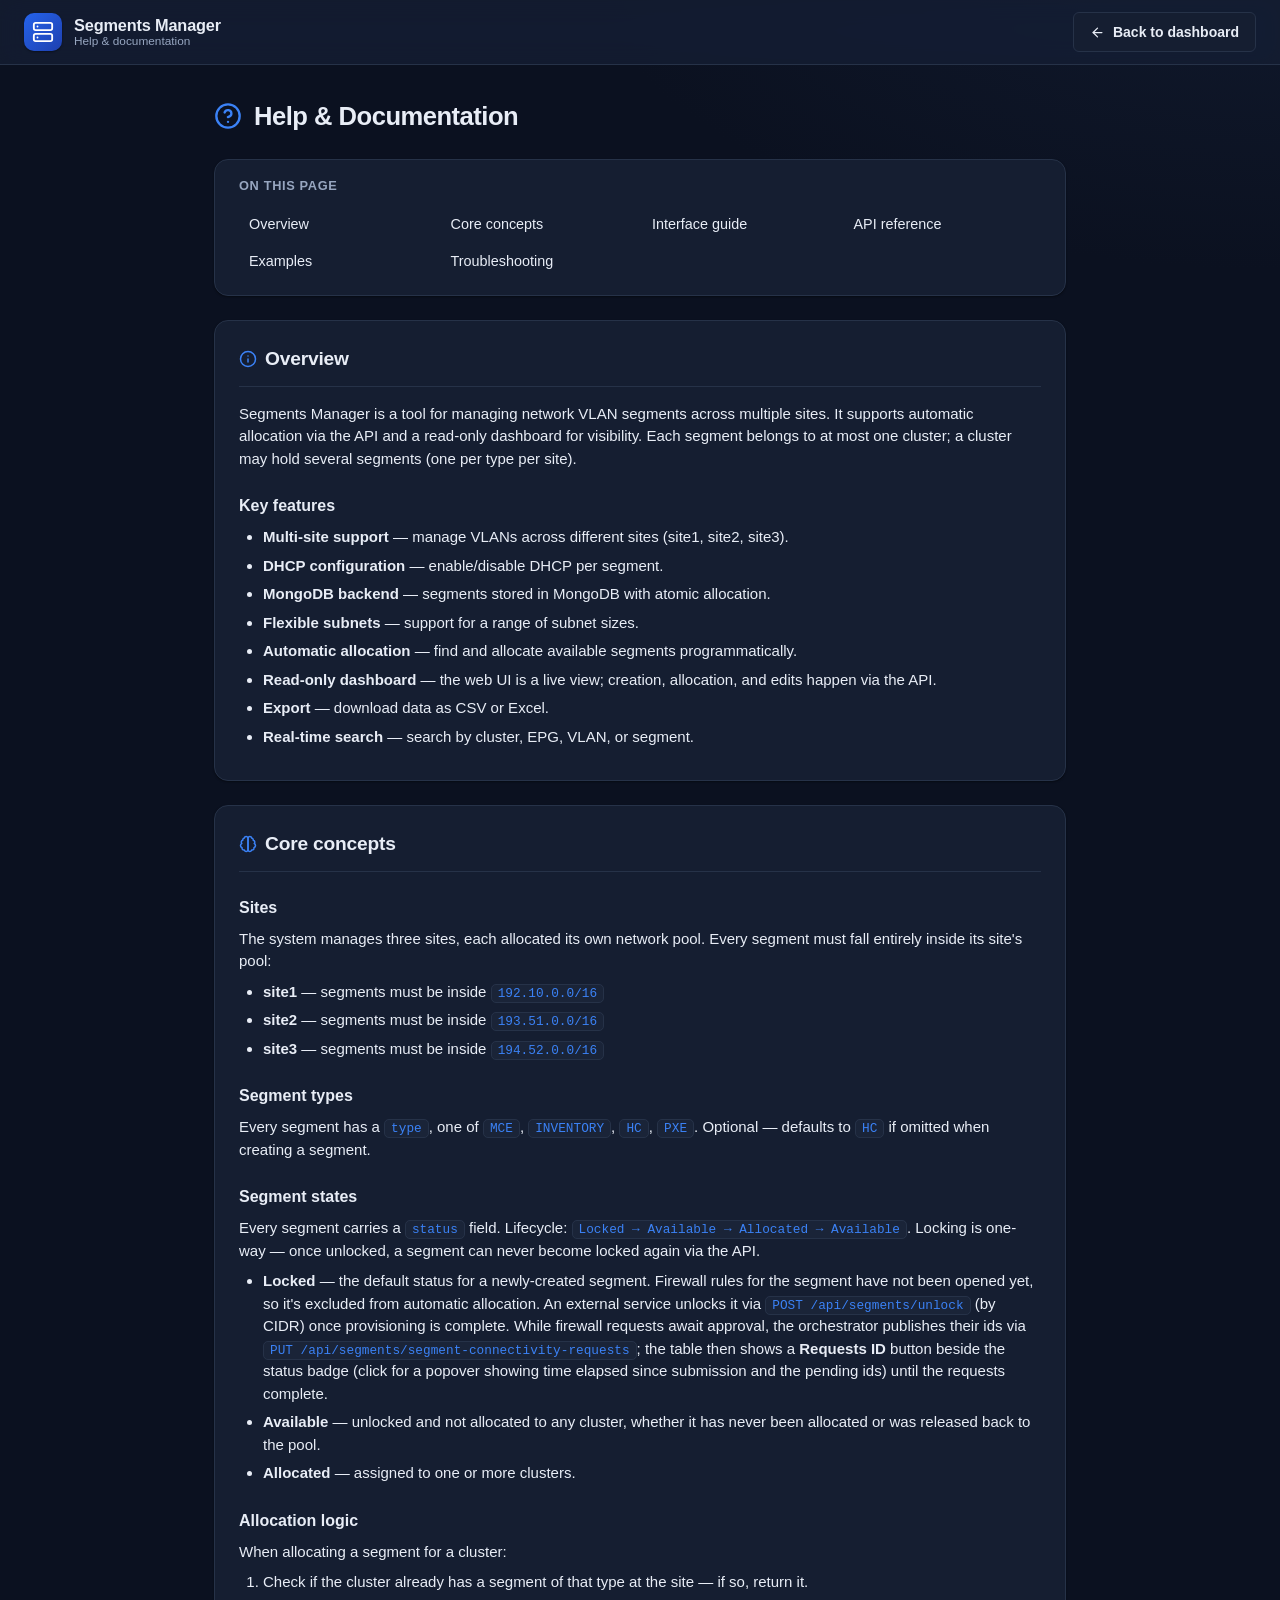
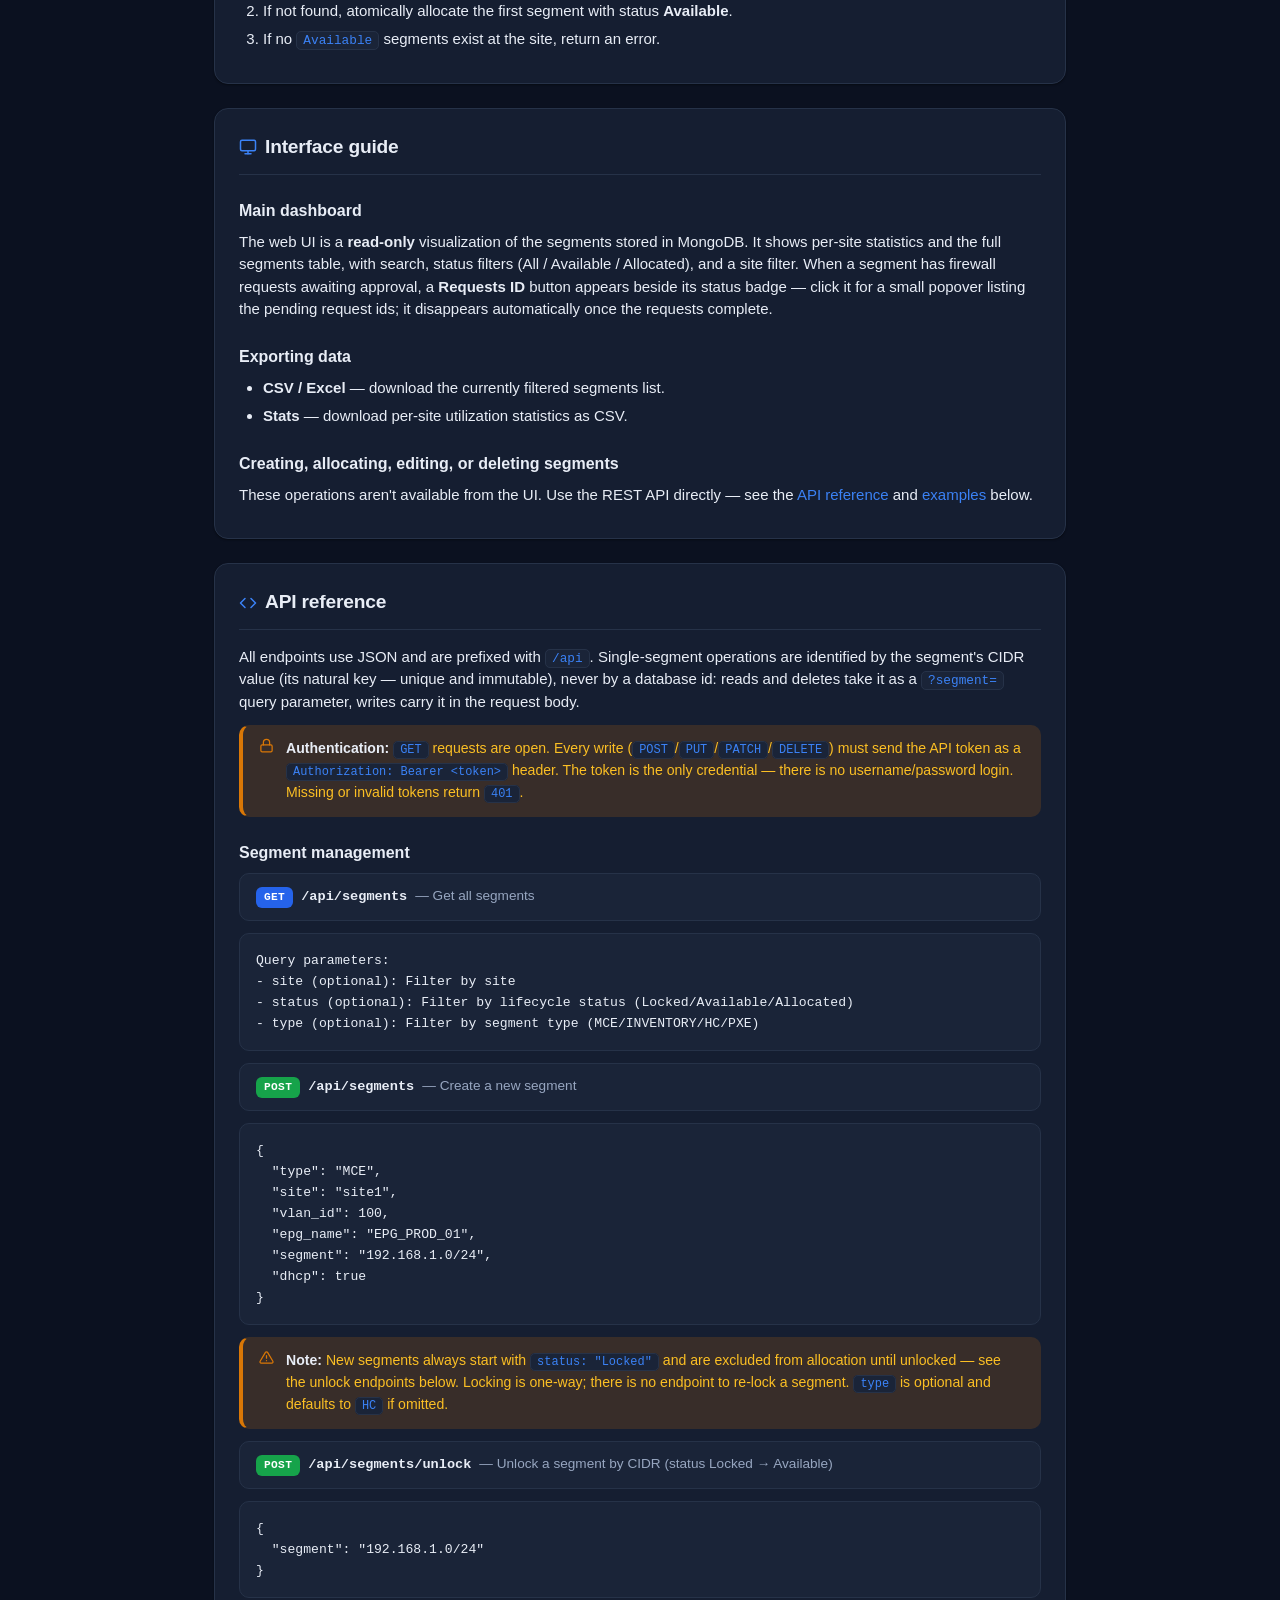
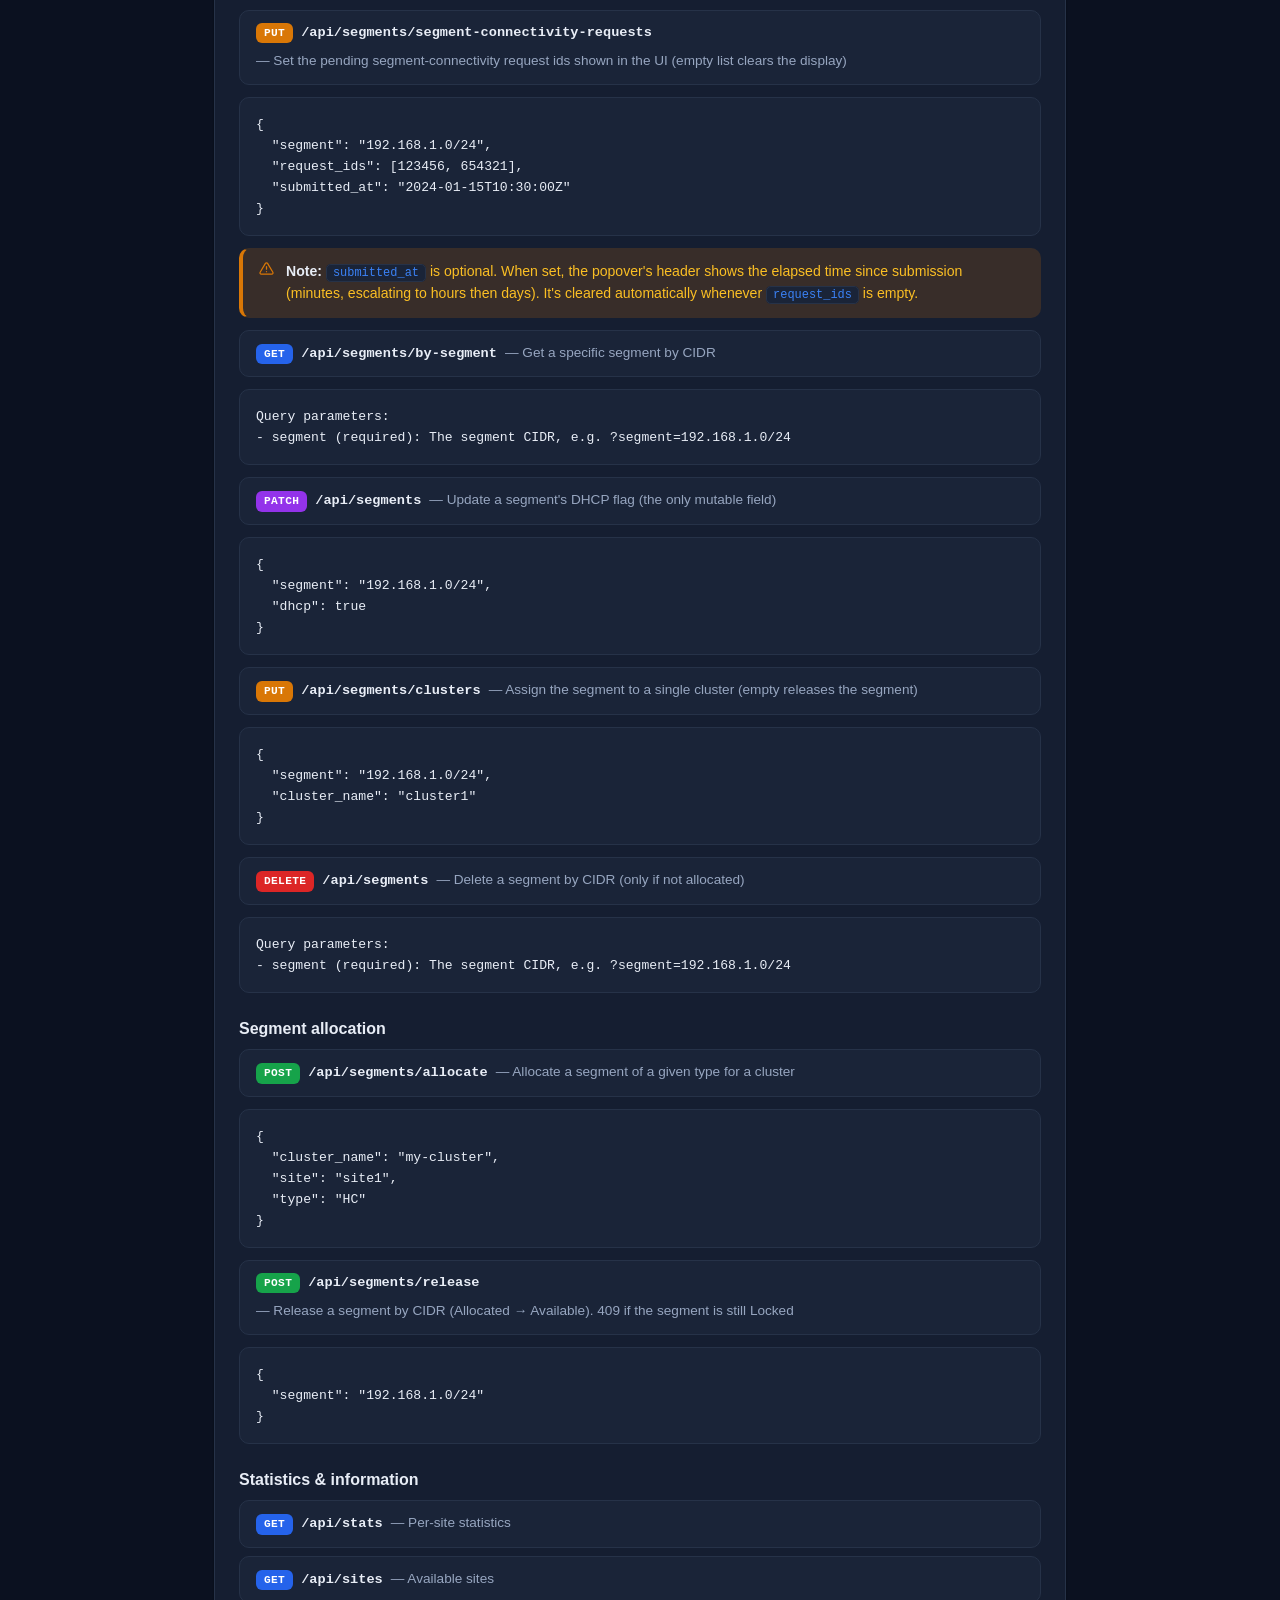
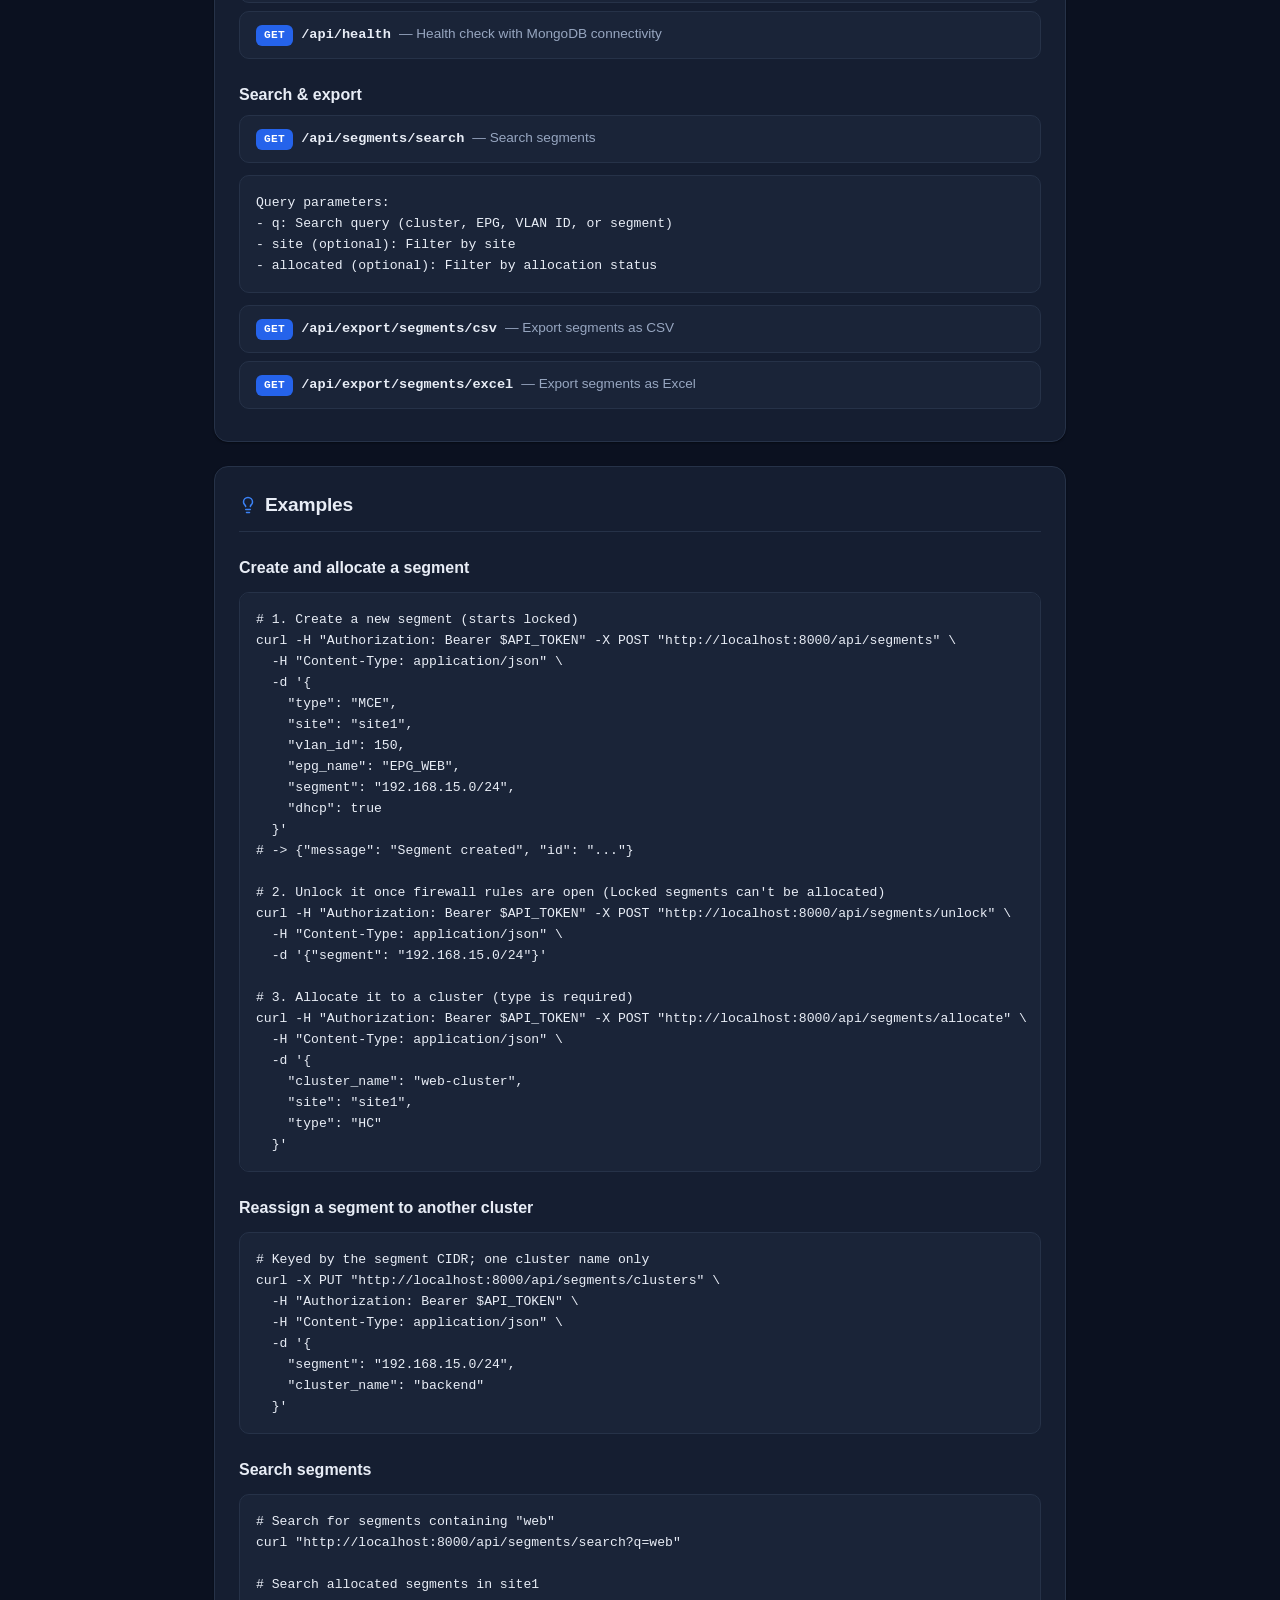
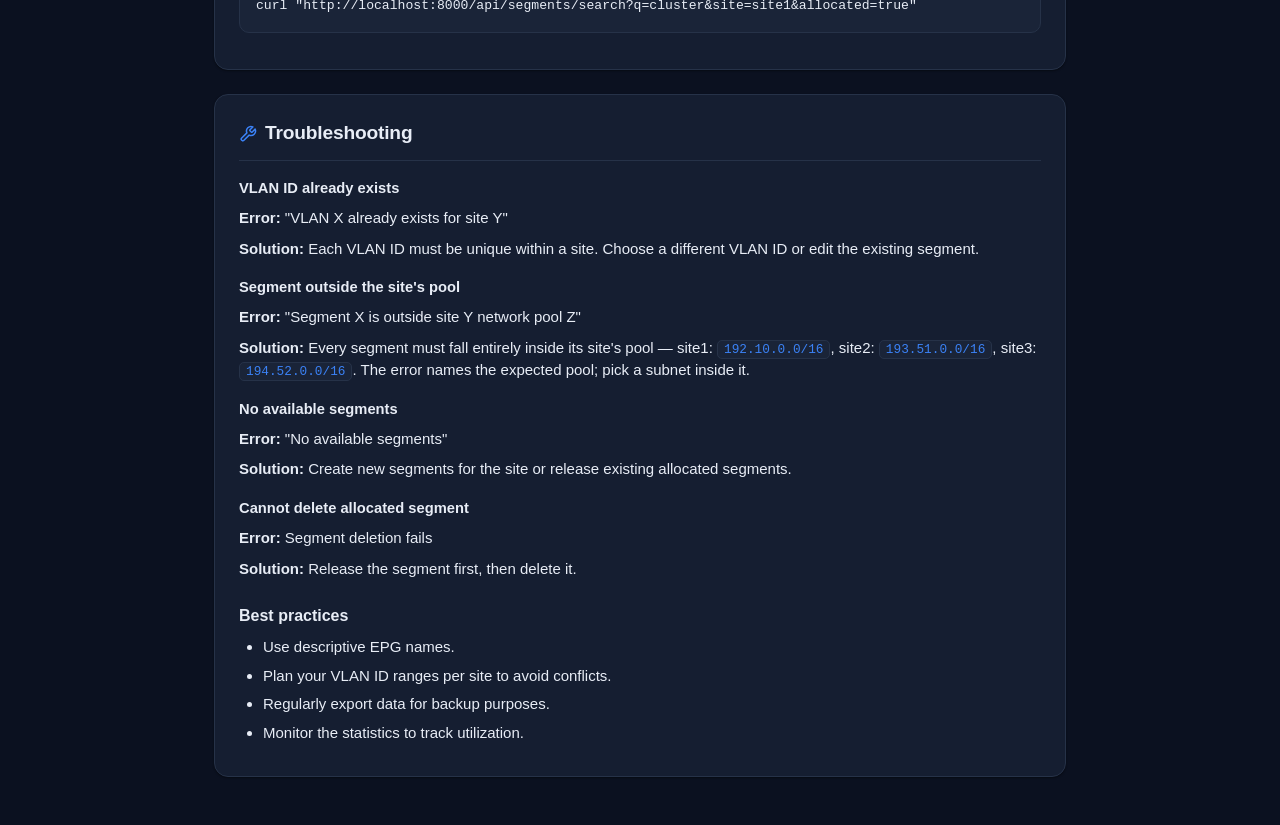
==== commit fa8ff9ff: "Retire shared segments: one segment belongs to at most one cluster" ====
--- a/static/html/help.html
+++ b/static/html/help.html
@@ -41,7 +41,6 @@
                 <li><a href="#overview">Overview</a></li>
                 <li><a href="#core-concepts">Core concepts</a></li>
                 <li><a href="#ui-guide">Interface guide</a></li>
-                <li><a href="#shared-segments">Shared segments</a></li>
                 <li><a href="#api-reference">API reference</a></li>
                 <li><a href="#examples">Examples</a></li>
                 <li><a href="#troubleshooting">Troubleshooting</a></li>
@@ -53,7 +52,7 @@
                 <svg viewBox="0 0 24 24" class="icon"><circle cx="12" cy="12" r="10"/><line x1="12" y1="16" x2="12" y2="12"/><line x1="12" y1="8" x2="12.01" y2="8"/></svg>
                 Overview
             </h2>
-            <p>Segments Manager is a tool for managing network VLAN segments across multiple sites. It supports automatic allocation via the API, a read-only dashboard for visibility, and shared segments where multiple clusters can use the same VLAN.</p>
+            <p>Segments Manager is a tool for managing network VLAN segments across multiple sites. It supports automatic allocation via the API and a read-only dashboard for visibility. Each segment belongs to at most one cluster; a cluster may hold several segments (one per type per site).</p>
 
             <h3>Key features</h3>
             <ul>
@@ -62,7 +61,6 @@
                 <li><strong>MongoDB backend</strong> — segments stored in MongoDB with atomic allocation.</li>
                 <li><strong>Flexible subnets</strong> — support for a range of subnet sizes.</li>
                 <li><strong>Automatic allocation</strong> — find and allocate available segments programmatically.</li>
-                <li><strong>Shared segments</strong> — multiple clusters can share the same VLAN segment.</li>
                 <li><strong>Read-only dashboard</strong> — the web UI is a live view; creation, allocation, and edits happen via the API.</li>
                 <li><strong>Export</strong> — download data as CSV or Excel.</li>
                 <li><strong>Real-time search</strong> — search by cluster, EPG, VLAN, or segment.</li>
@@ -97,8 +95,7 @@
             <h3>Allocation logic</h3>
             <p>When allocating a segment for a cluster:</p>
             <ol>
-                <li>Check if the cluster already has a segment at the site.</li>
-                <li>Check if the cluster is part of a shared segment.</li>
+                <li>Check if the cluster already has a segment of that type at the site — if so, return it.</li>
                 <li>If not found, atomically allocate the first segment with status <strong>Available</strong>.</li>
                 <li>If no <code>Available</code> segments exist at the site, return an error.</li>
             </ol>
@@ -121,43 +118,6 @@
 
             <h3>Creating, allocating, editing, or deleting segments</h3>
             <p>These operations aren't available from the UI. Use the REST API directly — see the <a href="#api-reference">API reference</a> and <a href="#examples">examples</a> below.</p>
-        </section>
-
-        <section class="doc-section" id="shared-segments">
-            <h2>
-                <svg viewBox="0 0 24 24" class="icon"><circle cx="18" cy="5" r="3"/><circle cx="6" cy="12" r="3"/><circle cx="18" cy="19" r="3"/><line x1="8.59" y1="13.51" x2="15.42" y2="17.49"/><line x1="15.41" y1="6.51" x2="8.59" y2="10.49"/></svg>
-                Shared segments
-            </h2>
-            <p>Shared segments allow multiple clusters to use the same VLAN, which is useful for clusters that need to communicate on the same network segment.</p>
-
-            <h3>Creating shared segments</h3>
-            <p>Use the API to set multiple cluster names on a segment:</p>
-            <ol>
-                <li>Call <code>PUT /api/segments/clusters</code></li>
-                <li>Set <code>segment</code> to the segment's CIDR and <code>cluster_names</code> to a comma-separated list, e.g. <code>cluster1,cluster2,cluster3</code></li>
-            </ol>
-
-            <h3>Managing shared segments</h3>
-            <ul>
-                <li><strong>Add clusters</strong> — call the endpoint again with more cluster names.</li>
-                <li><strong>Remove clusters</strong> — call the endpoint again with specific cluster names removed.</li>
-                <li><strong>Release segment</strong> — send an empty <code>cluster_names</code> value to release all allocations.</li>
-            </ul>
-
-            <div class="example">
-                <h4>Example scenarios</h4>
-                <ul>
-                    <li><strong>Single to shared:</strong> <code>cluster1</code> → <code>cluster1,cluster2</code></li>
-                    <li><strong>Add to shared:</strong> <code>cluster1,cluster2</code> → <code>cluster1,cluster2,cluster3</code></li>
-                    <li><strong>Remove from shared:</strong> <code>cluster1,cluster2,cluster3</code> → <code>cluster1,cluster2</code></li>
-                    <li><strong>Release all:</strong> <code>cluster1,cluster2</code> → <em>(empty)</em></li>
-                </ul>
-            </div>
-
-            <div class="callout">
-                <svg viewBox="0 0 24 24" class="icon icon-sm"><path d="M10.29 3.86 1.82 18a2 2 0 0 0 1.71 3h16.94a2 2 0 0 0 1.71-3L13.71 3.86a2 2 0 0 0-3.42 0z"/><line x1="12" y1="9" x2="12" y2="13"/><line x1="12" y1="17" x2="12.01" y2="17"/></svg>
-                <span><strong>Note:</strong> When using the API to release a single cluster from a shared segment, only that specific cluster is removed. Other clusters continue to use the segment.</span>
-            </div>
         </section>
 
         <section class="doc-section" id="api-reference">
@@ -246,11 +206,11 @@
             <div class="endpoint">
                 <span class="method put">PUT</span>
                 <span class="endpoint__path">/api/segments/clusters</span>
-                <span class="endpoint__desc">— Update cluster assignment (empty releases the segment)</span>
+                <span class="endpoint__desc">— Assign the segment to a single cluster (empty releases the segment)</span>
             </div>
             <div class="code-block">{
   "segment": "192.168.1.0/24",
-  "cluster_names": "cluster1,cluster2,cluster3"
+  "cluster_name": "cluster1"
 }</div>
 
             <div class="endpoint">
@@ -276,7 +236,7 @@
             <div class="endpoint">
                 <span class="method post">POST</span>
                 <span class="endpoint__path">/api/segments/release</span>
-                <span class="endpoint__desc">— Release a segment by CIDR (Allocated → Available); frees a shared segment from all its clusters. 409 if the segment is still Locked</span>
+                <span class="endpoint__desc">— Release a segment by CIDR (Allocated → Available). 409 if the segment is still Locked</span>
             </div>
             <div class="code-block">{
   "segment": "192.168.1.0/24"
@@ -356,24 +316,14 @@
     "type": "HC"
   }'</div>
 
-            <h3>Create a shared segment</h3>
-            <div class="code-block"># 1. First allocate to one cluster
-curl -X POST "http://localhost:8000/api/segments/allocate" \
-  -H "Authorization: Bearer $API_TOKEN" \
-  -H "Content-Type: application/json" \
-  -d '{
-    "cluster_name": "frontend",
-    "site": "site1",
-    "type": "HC"
-  }'
-
-# 2. Update to share with multiple clusters (keyed by the segment CIDR)
+            <h3>Reassign a segment to another cluster</h3>
+            <div class="code-block"># Keyed by the segment CIDR; one cluster name only
 curl -X PUT "http://localhost:8000/api/segments/clusters" \
   -H "Authorization: Bearer $API_TOKEN" \
   -H "Content-Type: application/json" \
   -d '{
     "segment": "192.168.15.0/24",
-    "cluster_names": "frontend,backend,database"
+    "cluster_name": "backend"
   }'</div>
 
             <h3>Search segments</h3>
@@ -410,7 +360,6 @@
             <ul>
                 <li>Use descriptive EPG names.</li>
                 <li>Plan your VLAN ID ranges per site to avoid conflicts.</li>
-                <li>Use shared segments sparingly and document which clusters share them.</li>
                 <li>Regularly export data for backup purposes.</li>
                 <li>Monitor the statistics to track utilization.</li>
             </ul>
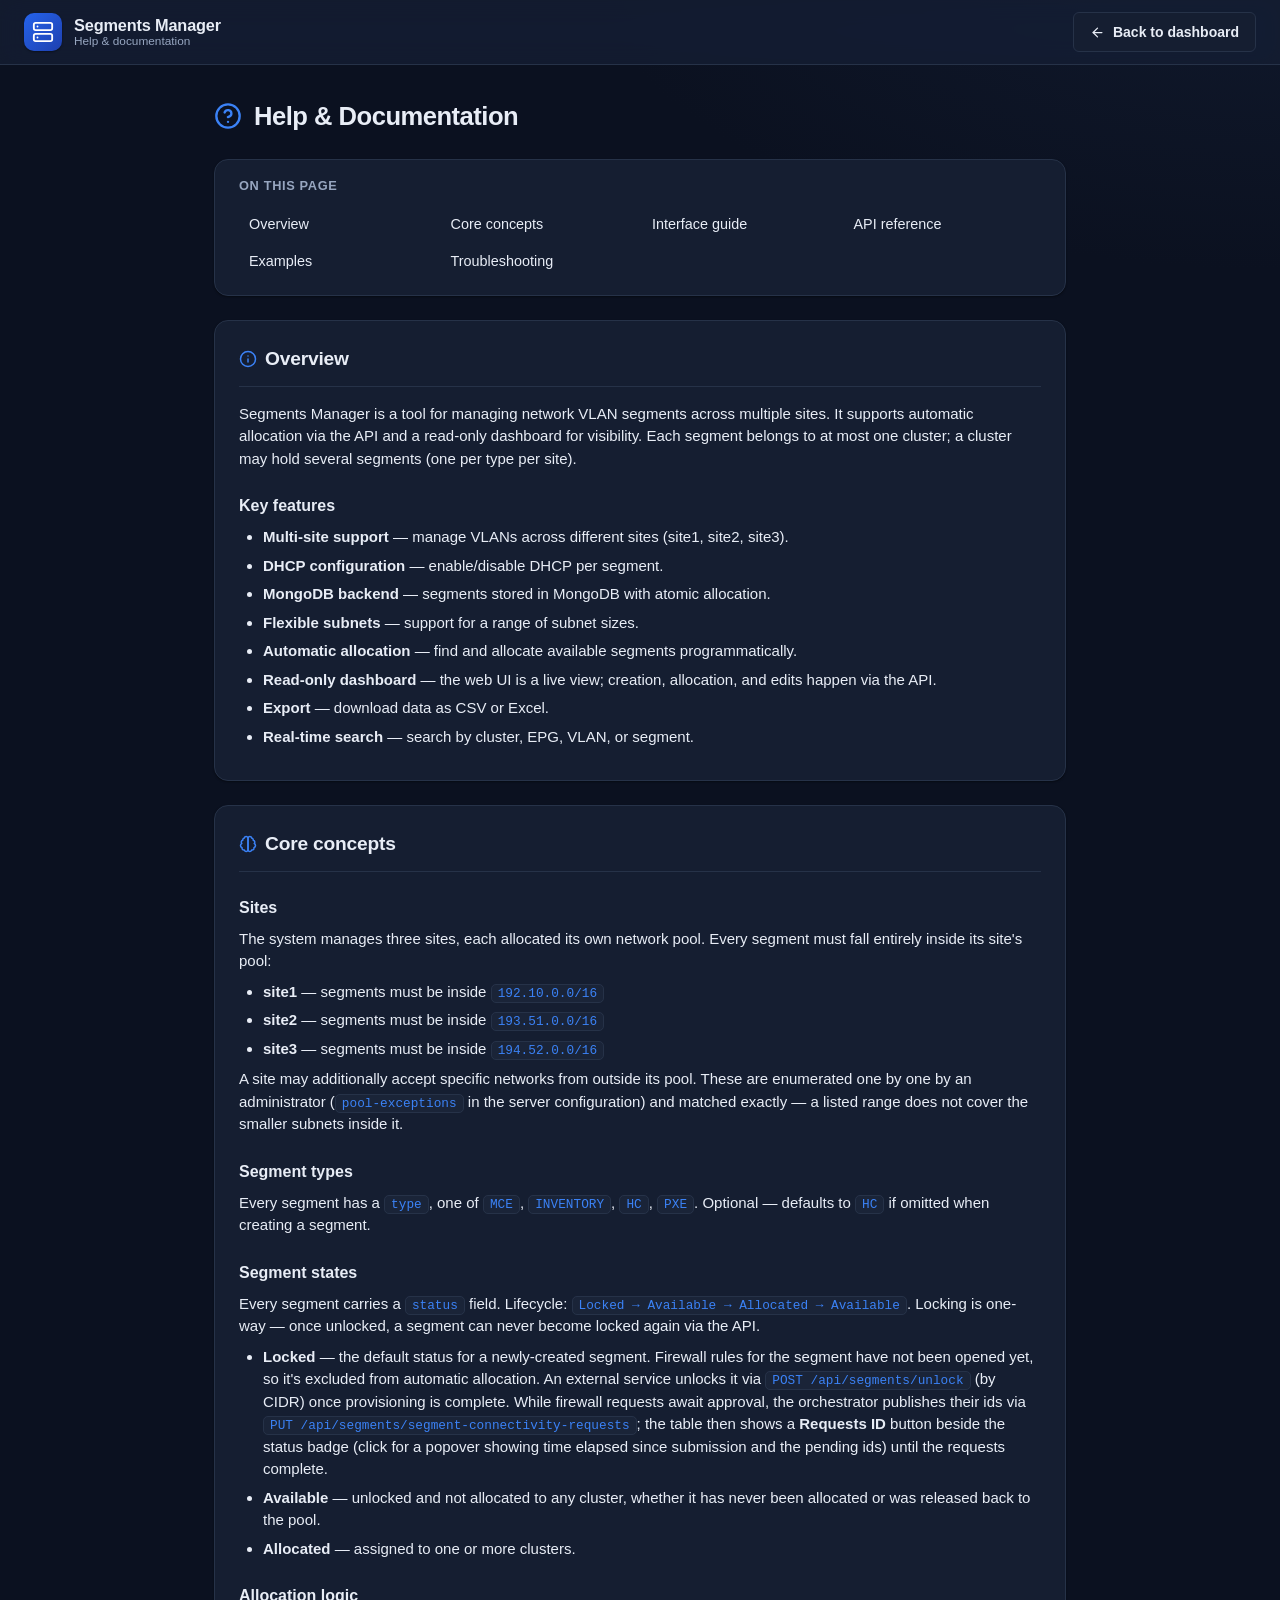
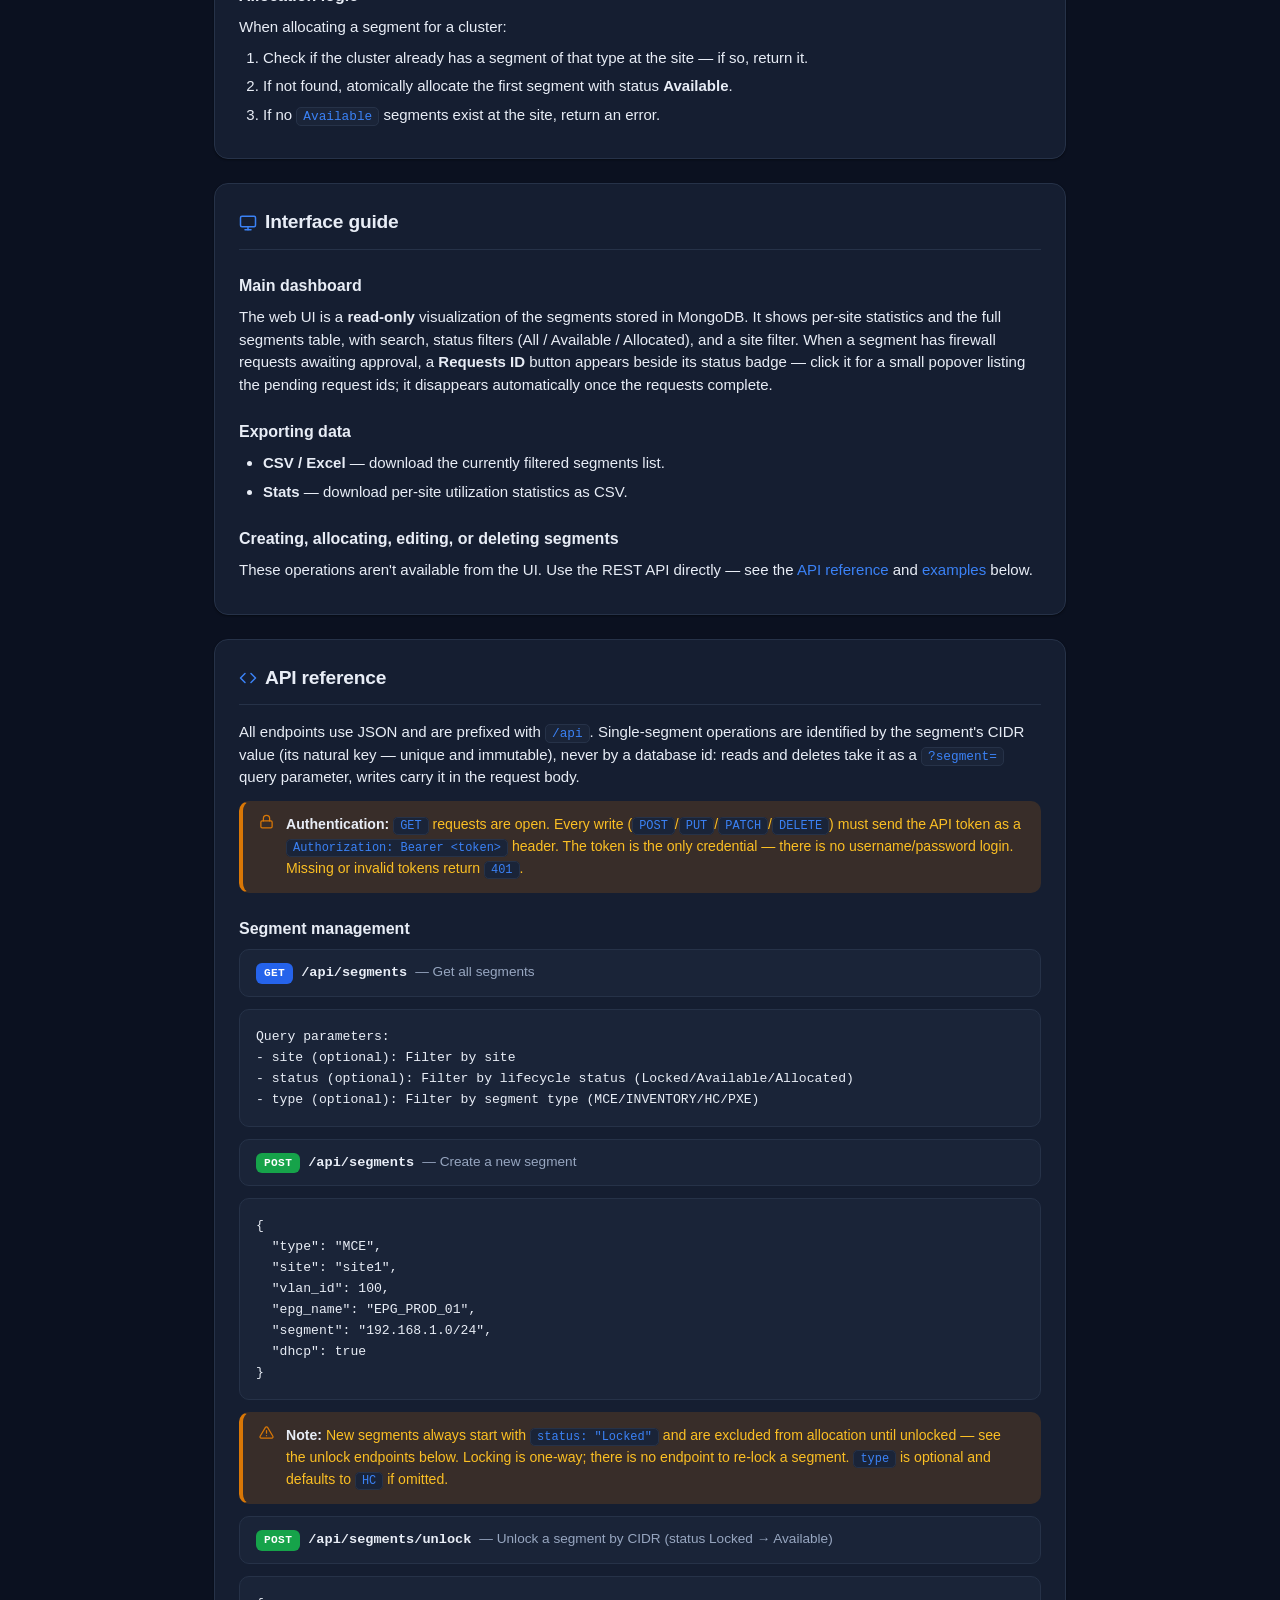
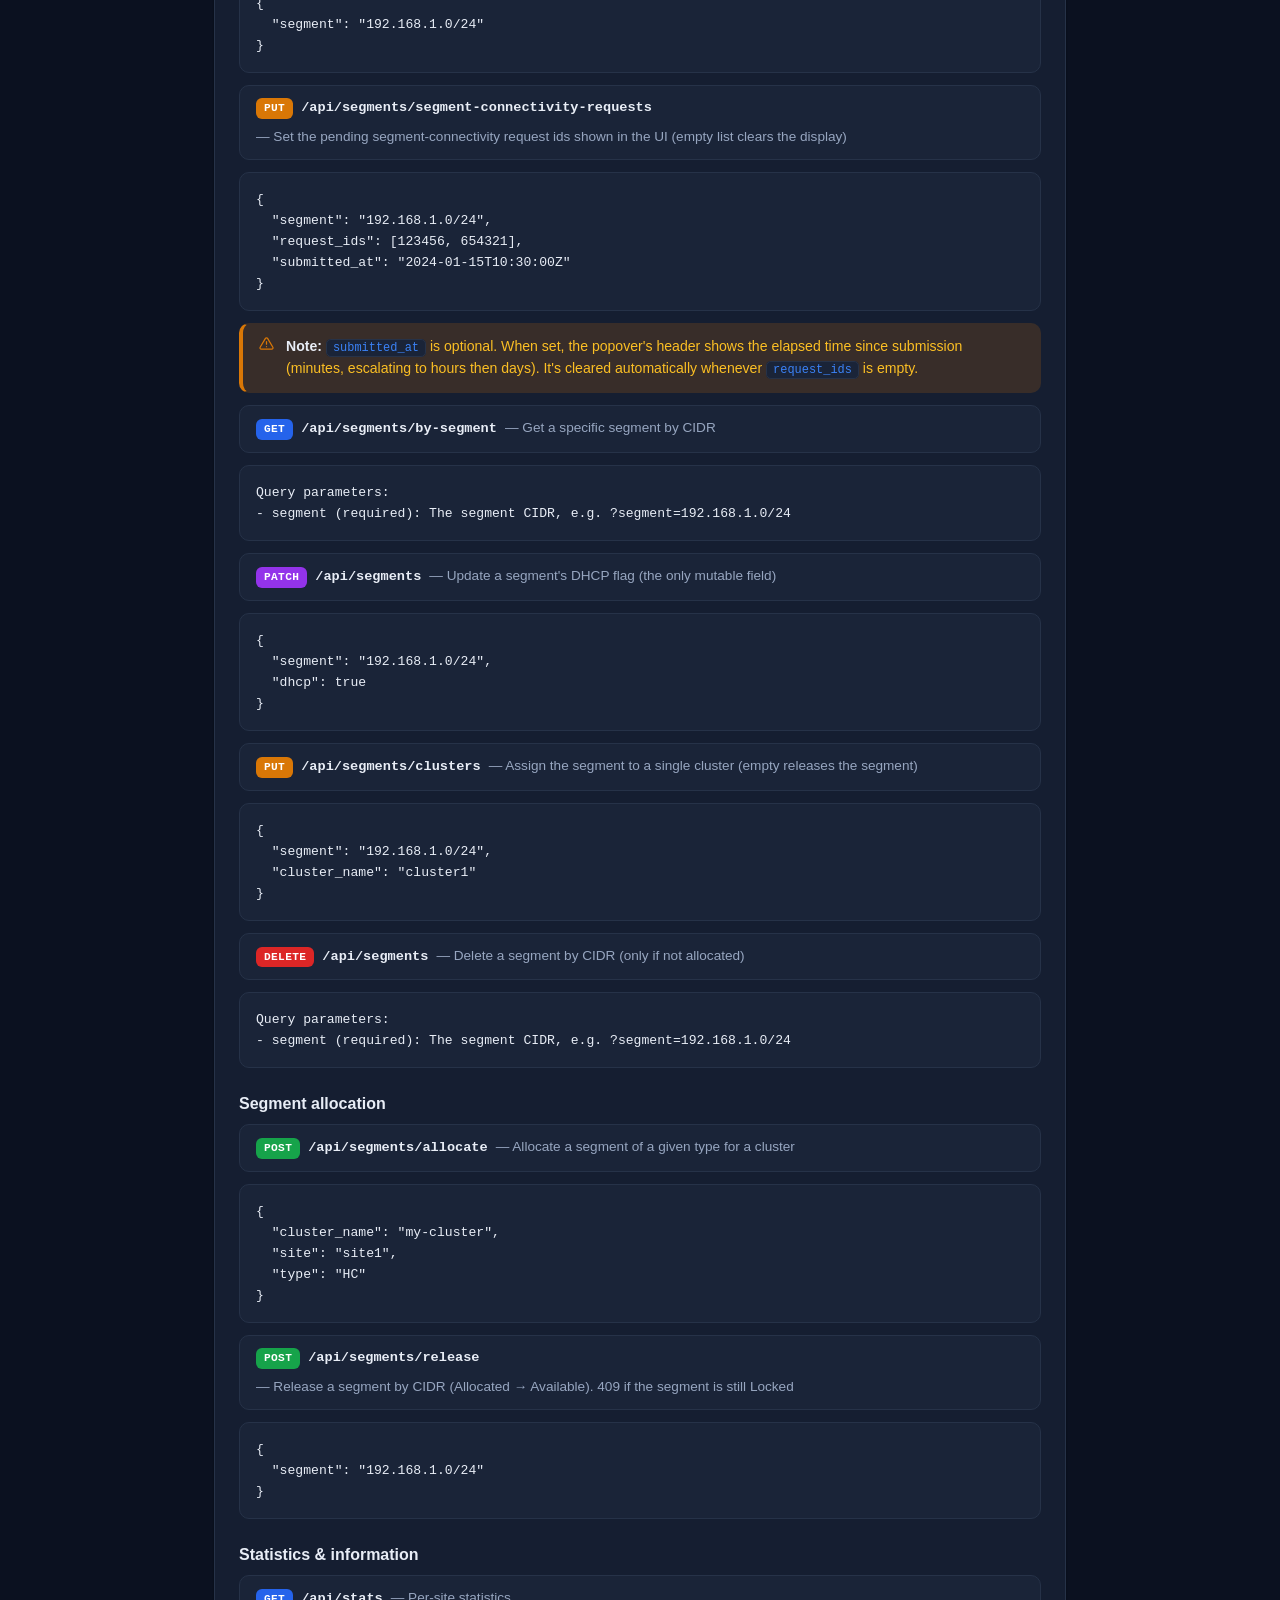
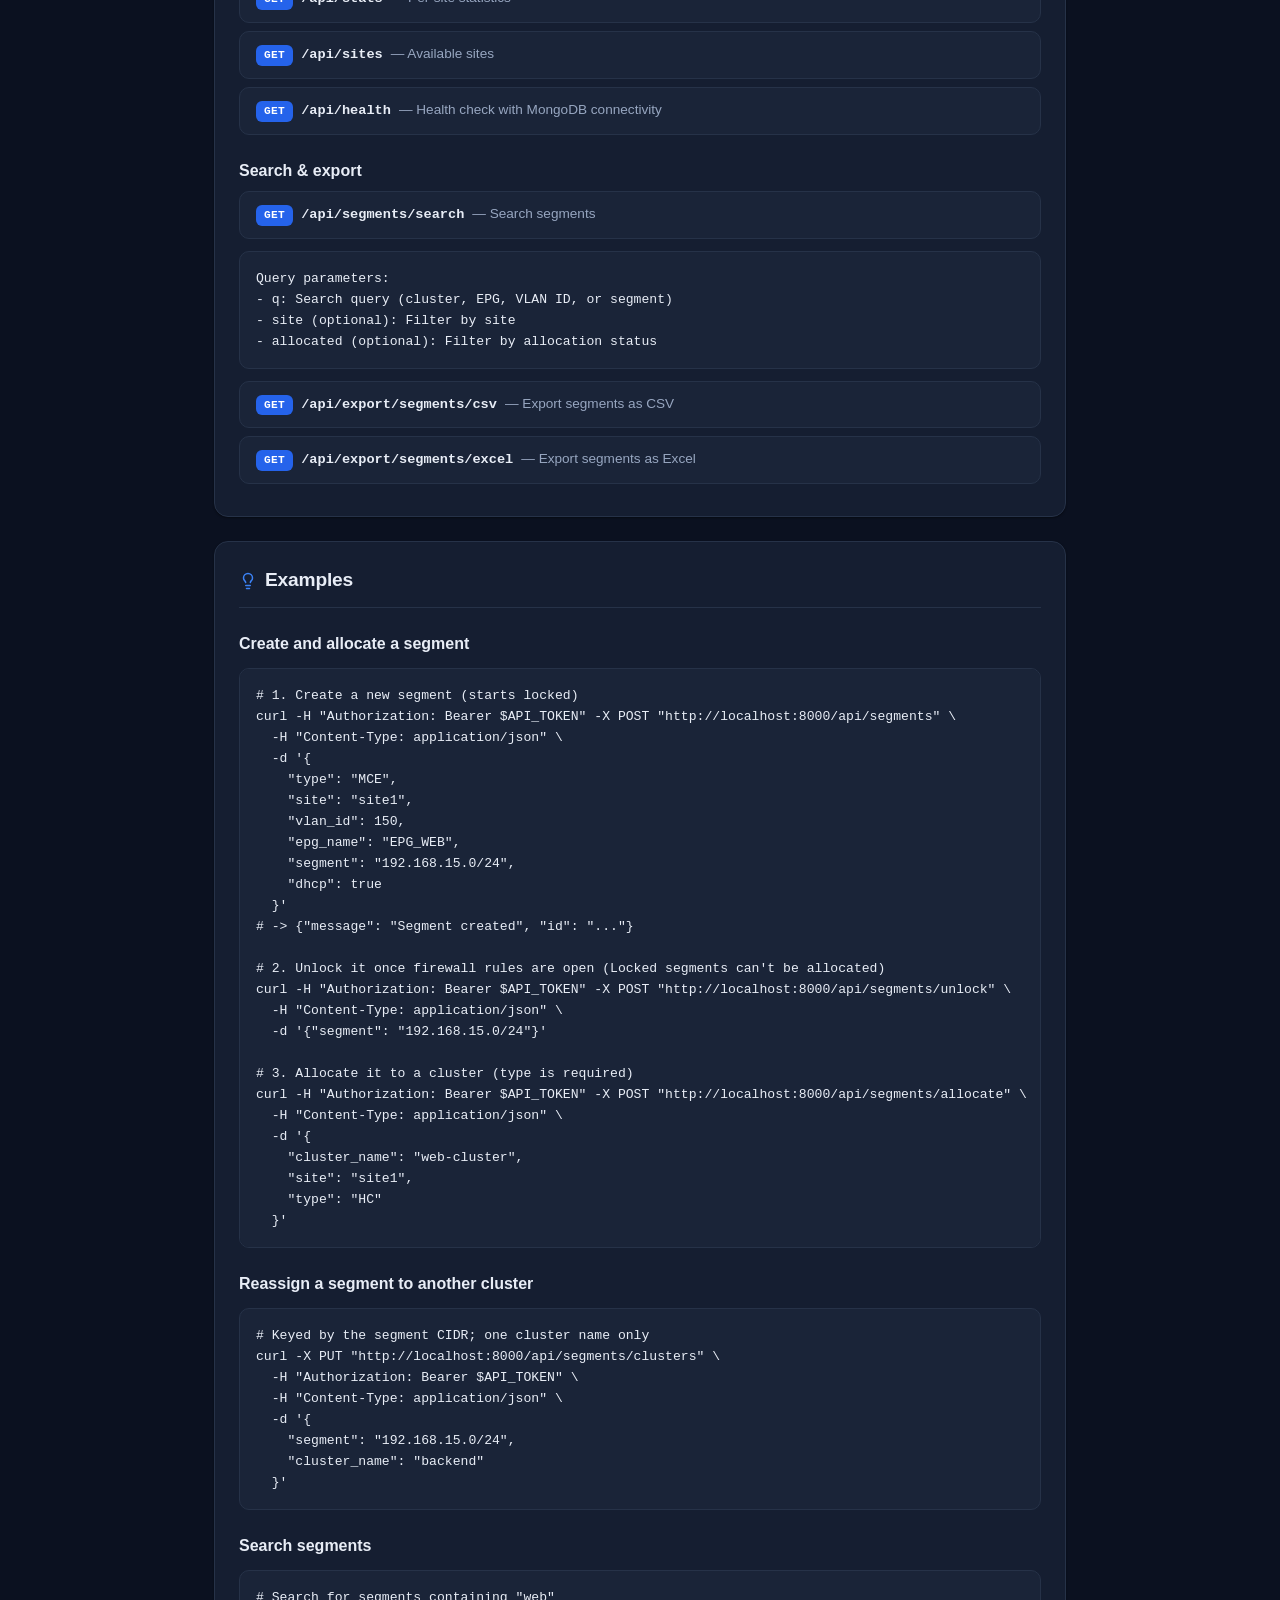
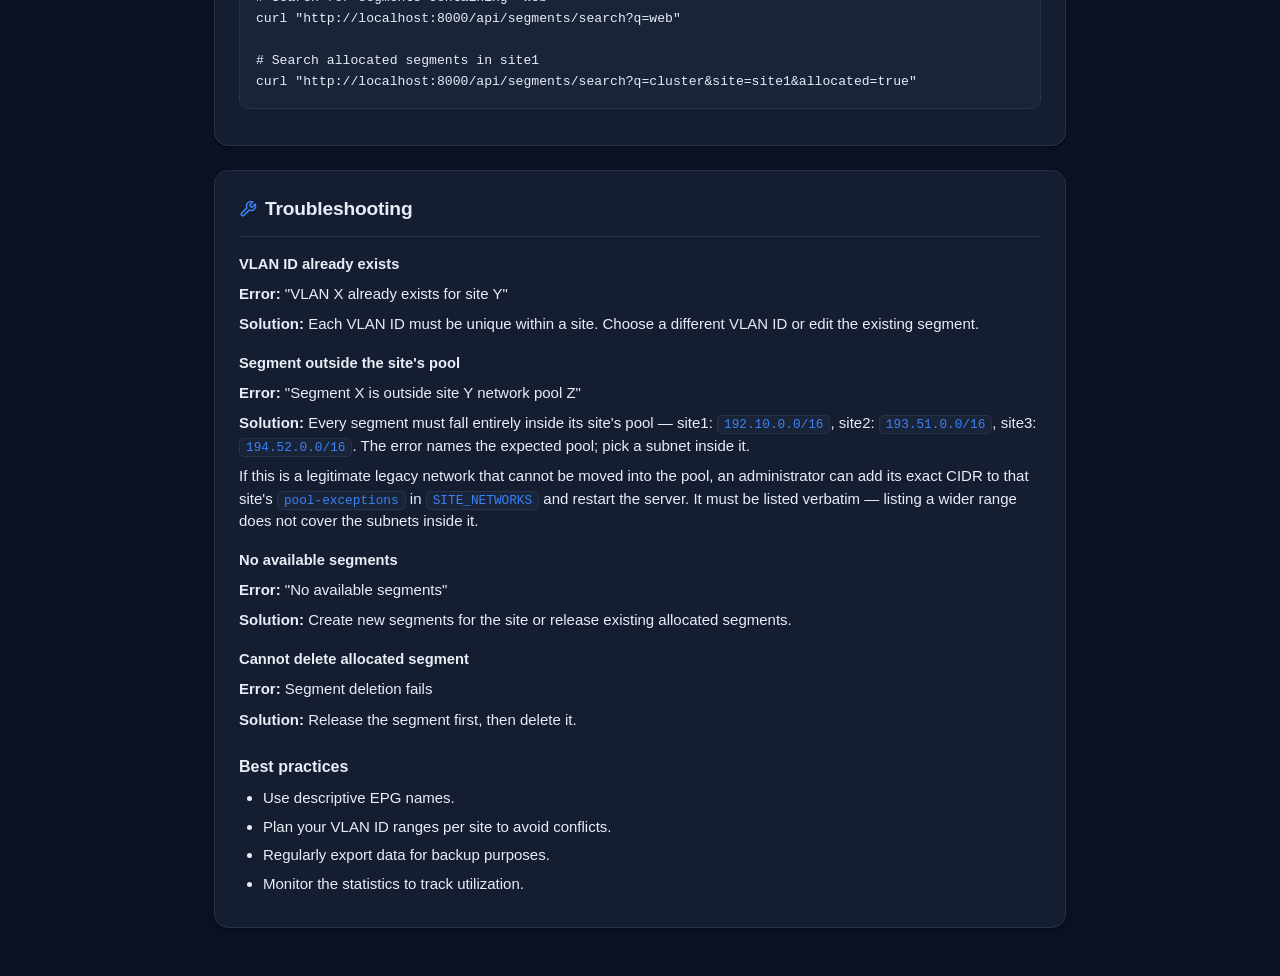
==== commit e83c9afb: "SITE_NETWORKS: per-site pool-exceptions for out-of-pool segments An airgapped site has one legacy IN" ====
--- a/static/html/help.html
+++ b/static/html/help.html
@@ -80,6 +80,7 @@
                 <li><strong>site2</strong> — segments must be inside <code>193.51.0.0/16</code></li>
                 <li><strong>site3</strong> — segments must be inside <code>194.52.0.0/16</code></li>
             </ul>
+            <p>A site may additionally accept specific networks from outside its pool. These are enumerated one by one by an administrator (<code>pool-exceptions</code> in the server configuration) and matched exactly — a listed range does not cover the smaller subnets inside it.</p>
 
             <h3>Segment types</h3>
             <p>Every segment has a <code>type</code>, one of <code>MCE</code>, <code>INVENTORY</code>, <code>HC</code>, <code>PXE</code>. Optional — defaults to <code>HC</code> if omitted when creating a segment.</p>
@@ -347,6 +348,7 @@
             <h4>Segment outside the site's pool</h4>
             <p><strong>Error:</strong> "Segment X is outside site Y network pool Z"</p>
             <p><strong>Solution:</strong> Every segment must fall entirely inside its site's pool — site1: <code>192.10.0.0/16</code>, site2: <code>193.51.0.0/16</code>, site3: <code>194.52.0.0/16</code>. The error names the expected pool; pick a subnet inside it.</p>
+            <p>If this is a legitimate legacy network that cannot be moved into the pool, an administrator can add its exact CIDR to that site's <code>pool-exceptions</code> in <code>SITE_NETWORKS</code> and restart the server. It must be listed verbatim — listing a wider range does not cover the subnets inside it.</p>
 
             <h4>No available segments</h4>
             <p><strong>Error:</strong> "No available segments"</p>
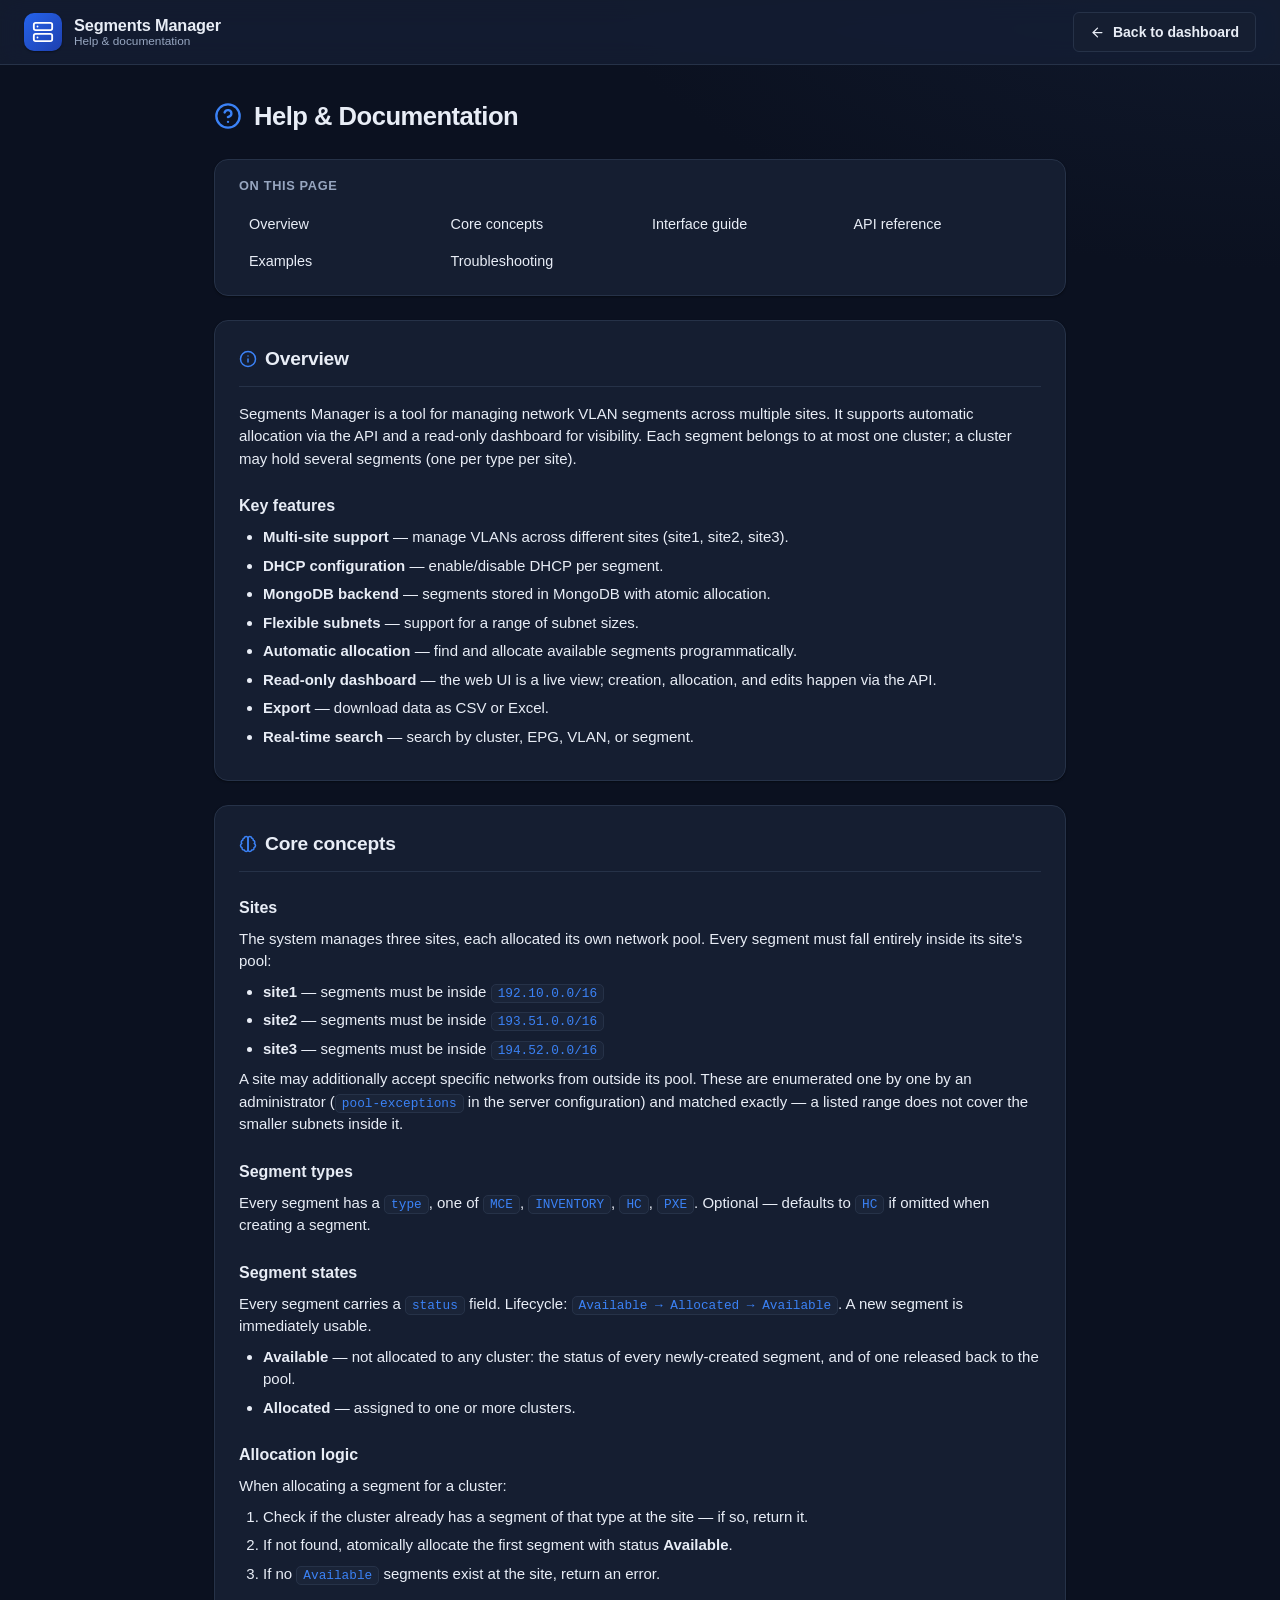
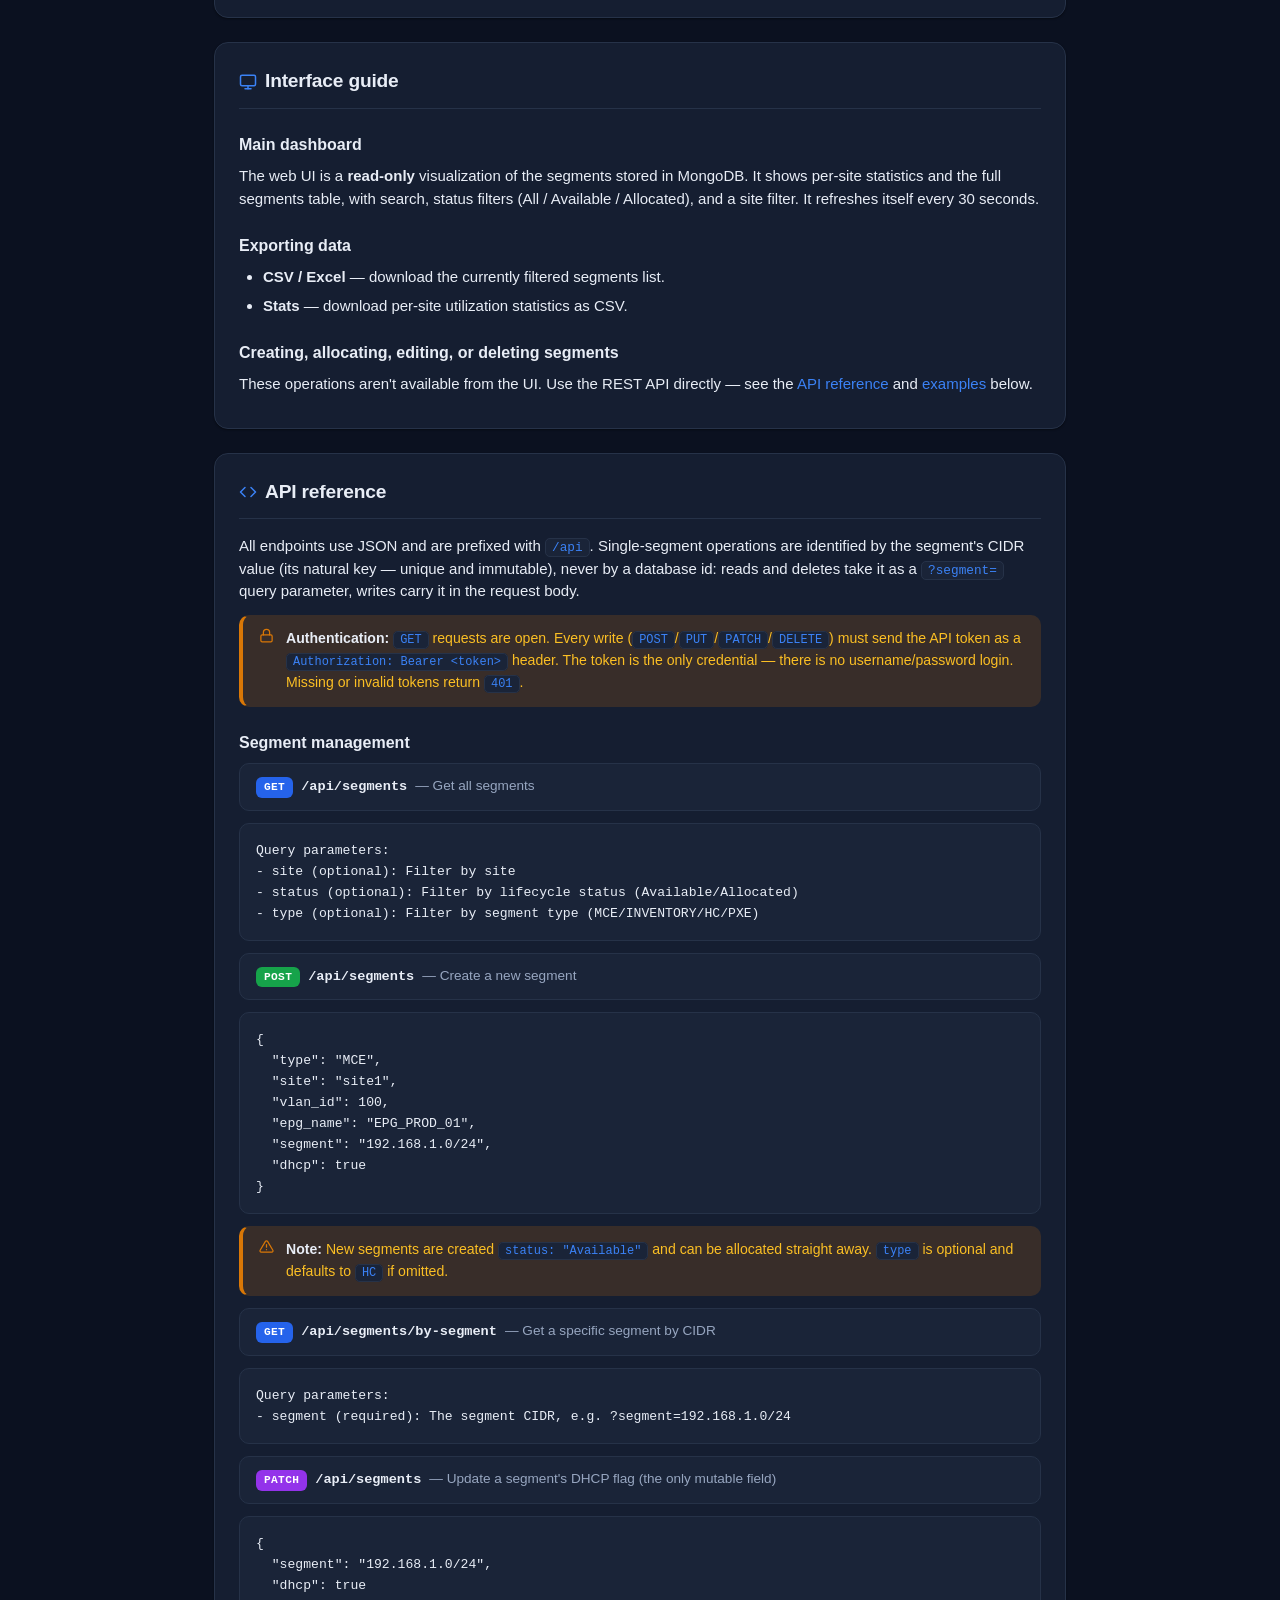
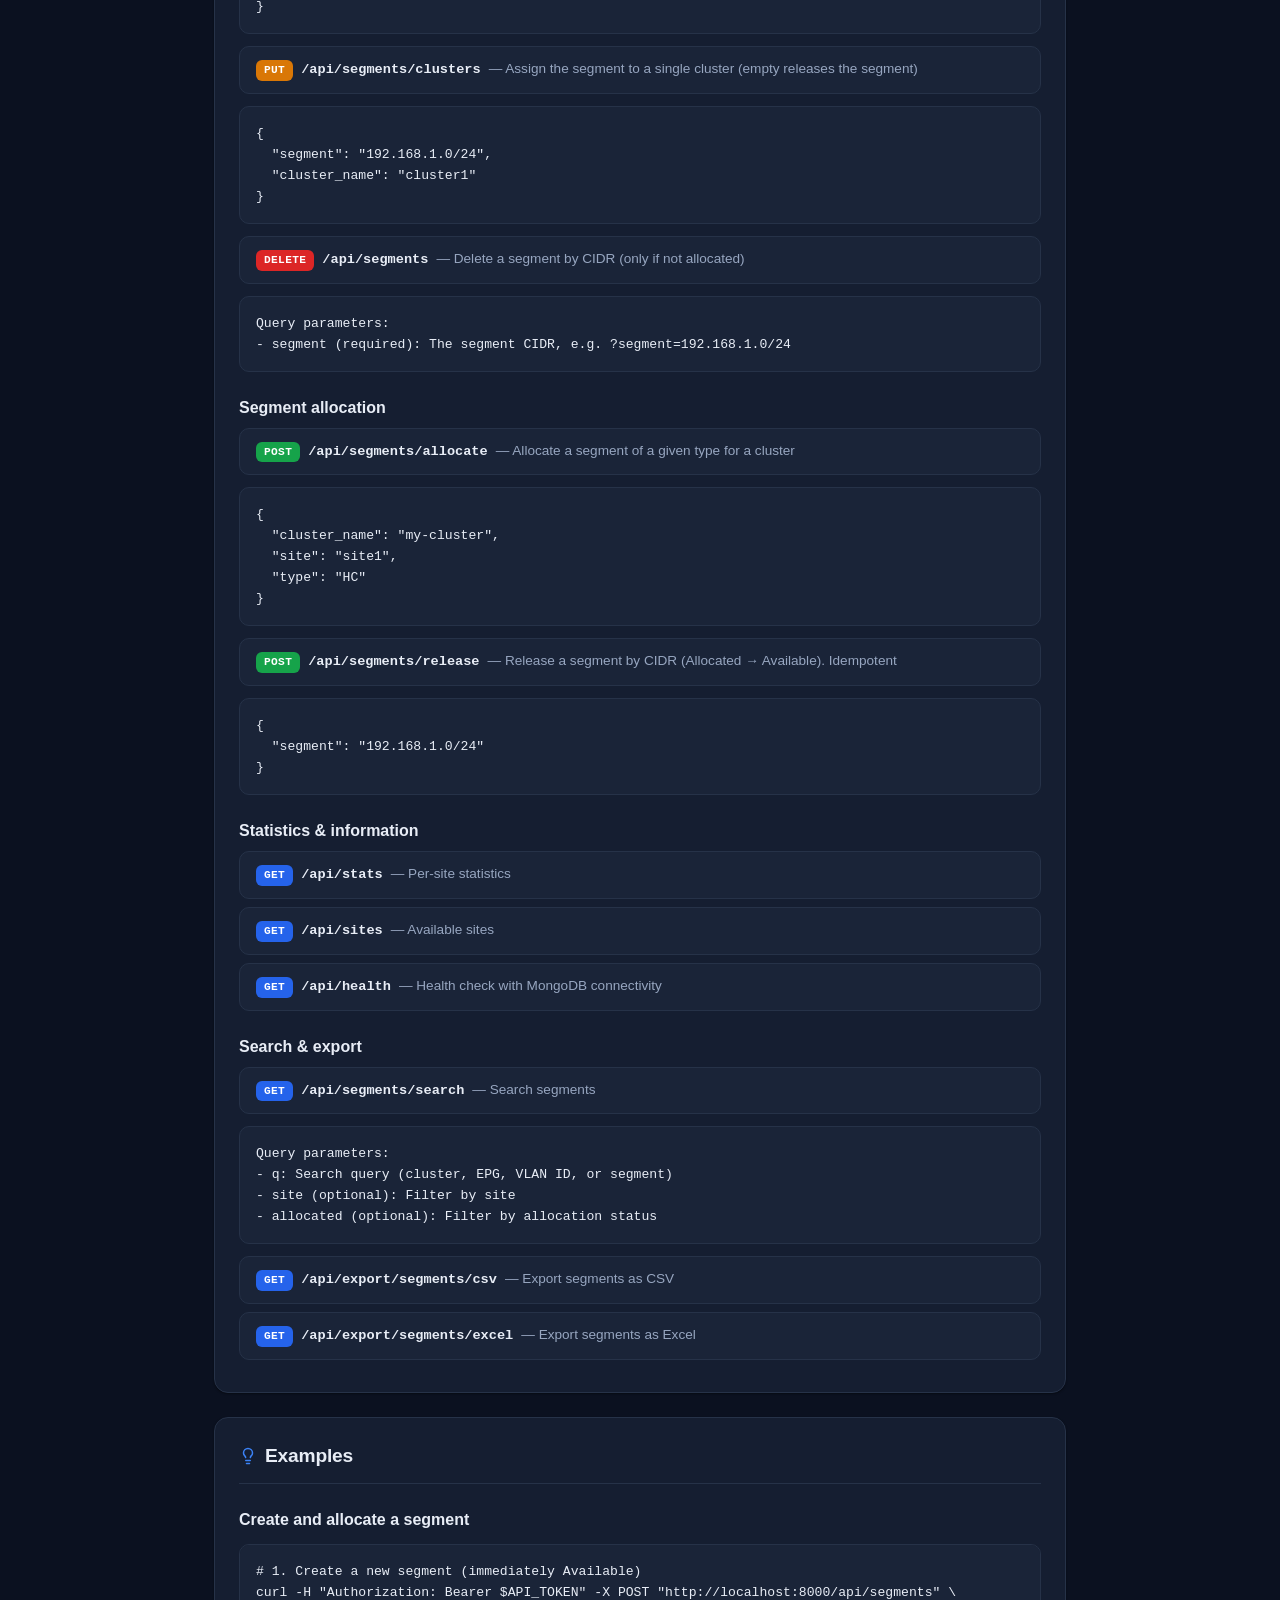
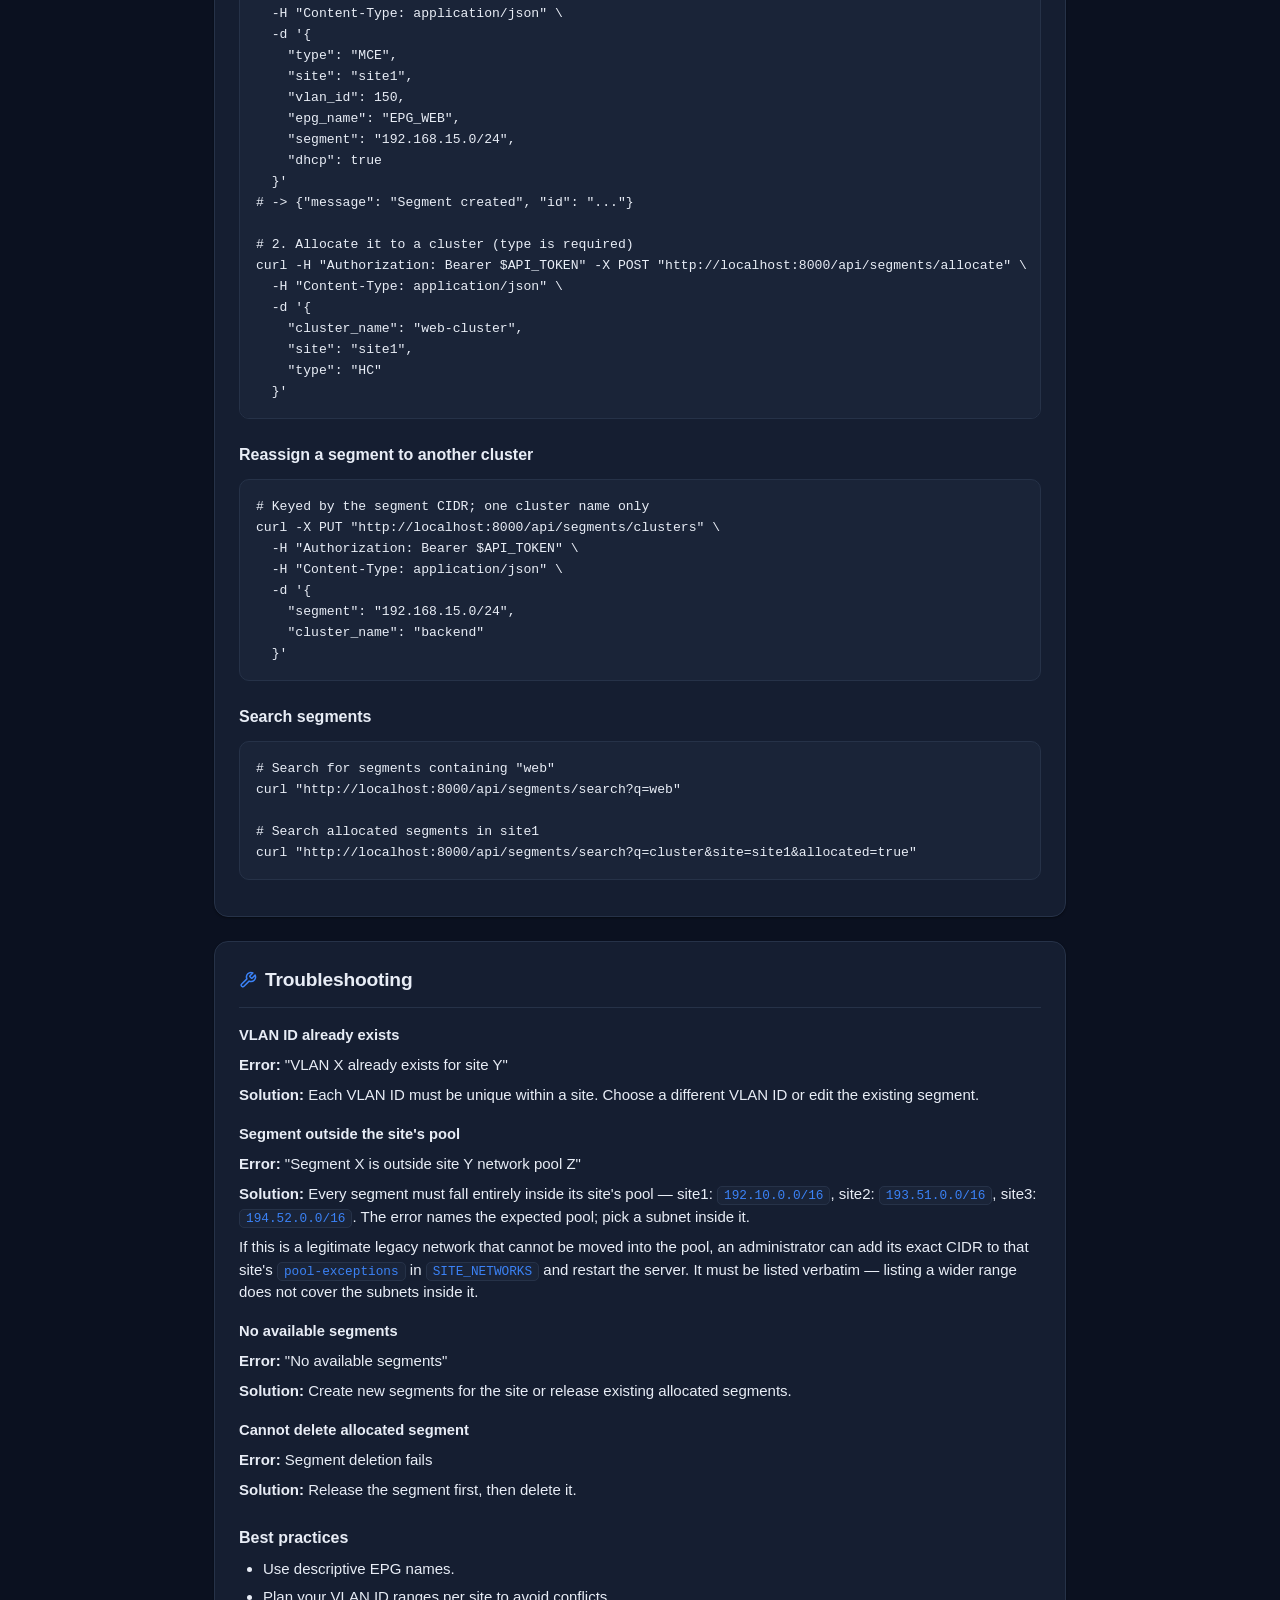
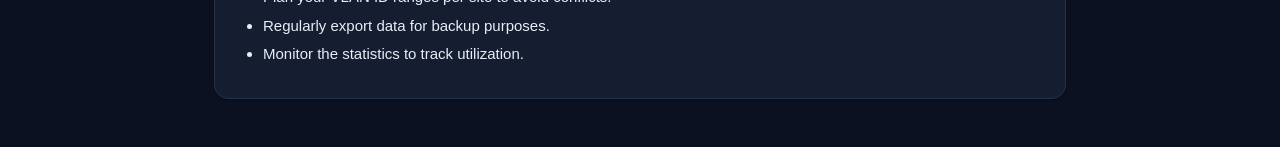
==== commit 40d3abbe: "Segments are born Available: drop the Locked lifecycle Every firewall between segments is now open, " ====
--- a/static/html/help.html
+++ b/static/html/help.html
@@ -86,10 +86,9 @@
             <p>Every segment has a <code>type</code>, one of <code>MCE</code>, <code>INVENTORY</code>, <code>HC</code>, <code>PXE</code>. Optional — defaults to <code>HC</code> if omitted when creating a segment.</p>
 
             <h3>Segment states</h3>
-            <p>Every segment carries a <code>status</code> field. Lifecycle: <code>Locked → Available → Allocated → Available</code>. Locking is one-way — once unlocked, a segment can never become locked again via the API.</p>
-            <ul>
-                <li><strong>Locked</strong> — the default status for a newly-created segment. Firewall rules for the segment have not been opened yet, so it's excluded from automatic allocation. An external service unlocks it via <code>POST /api/segments/unlock</code> (by CIDR) once provisioning is complete. While firewall requests await approval, the orchestrator publishes their ids via <code>PUT /api/segments/segment-connectivity-requests</code>; the table then shows a <strong>Requests ID</strong> button beside the status badge (click for a popover showing time elapsed since submission and the pending ids) until the requests complete.</li>
-                <li><strong>Available</strong> — unlocked and not allocated to any cluster, whether it has never been allocated or was released back to the pool.</li>
+            <p>Every segment carries a <code>status</code> field. Lifecycle: <code>Available → Allocated → Available</code>. A new segment is immediately usable.</p>
+            <ul>
+                <li><strong>Available</strong> — not allocated to any cluster: the status of every newly-created segment, and of one released back to the pool.</li>
                 <li><strong>Allocated</strong> — assigned to one or more clusters.</li>
             </ul>
 
@@ -109,7 +108,7 @@
             </h2>
 
             <h3>Main dashboard</h3>
-            <p>The web UI is a <strong>read-only</strong> visualization of the segments stored in MongoDB. It shows per-site statistics and the full segments table, with search, status filters (All / Available / Allocated), and a site filter. When a segment has firewall requests awaiting approval, a <strong>Requests ID</strong> button appears beside its status badge — click it for a small popover listing the pending request ids; it disappears automatically once the requests complete.</p>
+            <p>The web UI is a <strong>read-only</strong> visualization of the segments stored in MongoDB. It shows per-site statistics and the full segments table, with search, status filters (All / Available / Allocated), and a site filter. It refreshes itself every 30 seconds.</p>
 
             <h3>Exporting data</h3>
             <ul>
@@ -141,7 +140,7 @@
             </div>
             <div class="code-block">Query parameters:
 - site (optional): Filter by site
-- status (optional): Filter by lifecycle status (Locked/Available/Allocated)
+- status (optional): Filter by lifecycle status (Available/Allocated)
 - type (optional): Filter by segment type (MCE/INVENTORY/HC/PXE)</div>
 
             <div class="endpoint">
@@ -159,31 +158,7 @@
 }</div>
             <div class="callout">
                 <svg viewBox="0 0 24 24" class="icon icon-sm"><path d="M10.29 3.86 1.82 18a2 2 0 0 0 1.71 3h16.94a2 2 0 0 0 1.71-3L13.71 3.86a2 2 0 0 0-3.42 0z"/><line x1="12" y1="9" x2="12" y2="13"/><line x1="12" y1="17" x2="12.01" y2="17"/></svg>
-                <span><strong>Note:</strong> New segments always start with <code>status: "Locked"</code> and are excluded from allocation until unlocked — see the unlock endpoints below. Locking is one-way; there is no endpoint to re-lock a segment. <code>type</code> is optional and defaults to <code>HC</code> if omitted.</span>
-            </div>
-
-            <div class="endpoint">
-                <span class="method post">POST</span>
-                <span class="endpoint__path">/api/segments/unlock</span>
-                <span class="endpoint__desc">— Unlock a segment by CIDR (status Locked → Available)</span>
-            </div>
-            <div class="code-block">{
-  "segment": "192.168.1.0/24"
-}</div>
-
-            <div class="endpoint">
-                <span class="method put">PUT</span>
-                <span class="endpoint__path">/api/segments/segment-connectivity-requests</span>
-                <span class="endpoint__desc">— Set the pending segment-connectivity request ids shown in the UI (empty list clears the display)</span>
-            </div>
-            <div class="code-block">{
-  "segment": "192.168.1.0/24",
-  "request_ids": [123456, 654321],
-  "submitted_at": "2024-01-15T10:30:00Z"
-}</div>
-            <div class="callout">
-                <svg viewBox="0 0 24 24" class="icon icon-sm"><path d="M10.29 3.86 1.82 18a2 2 0 0 0 1.71 3h16.94a2 2 0 0 0 1.71-3L13.71 3.86a2 2 0 0 0-3.42 0z"/><line x1="12" y1="9" x2="12" y2="13"/><line x1="12" y1="17" x2="12.01" y2="17"/></svg>
-                <span><strong>Note:</strong> <code>submitted_at</code> is optional. When set, the popover's header shows the elapsed time since submission (minutes, escalating to hours then days). It's cleared automatically whenever <code>request_ids</code> is empty.</span>
+                <span><strong>Note:</strong> New segments are created <code>status: "Available"</code> and can be allocated straight away. <code>type</code> is optional and defaults to <code>HC</code> if omitted.</span>
             </div>
 
             <div class="endpoint">
@@ -237,7 +212,7 @@
             <div class="endpoint">
                 <span class="method post">POST</span>
                 <span class="endpoint__path">/api/segments/release</span>
-                <span class="endpoint__desc">— Release a segment by CIDR (Allocated → Available). 409 if the segment is still Locked</span>
+                <span class="endpoint__desc">— Release a segment by CIDR (Allocated → Available). Idempotent</span>
             </div>
             <div class="code-block">{
   "segment": "192.168.1.0/24"
@@ -290,7 +265,7 @@
             </h2>
 
             <h3>Create and allocate a segment</h3>
-            <div class="code-block"># 1. Create a new segment (starts locked)
+            <div class="code-block"># 1. Create a new segment (immediately Available)
 curl -H "Authorization: Bearer $API_TOKEN" -X POST "http://localhost:8000/api/segments" \
   -H "Content-Type: application/json" \
   -d '{
@@ -303,12 +278,7 @@
   }'
 # -> {"message": "Segment created", "id": "..."}
 
-# 2. Unlock it once firewall rules are open (Locked segments can't be allocated)
-curl -H "Authorization: Bearer $API_TOKEN" -X POST "http://localhost:8000/api/segments/unlock" \
-  -H "Content-Type: application/json" \
-  -d '{"segment": "192.168.15.0/24"}'
-
-# 3. Allocate it to a cluster (type is required)
+# 2. Allocate it to a cluster (type is required)
 curl -H "Authorization: Bearer $API_TOKEN" -X POST "http://localhost:8000/api/segments/allocate" \
   -H "Content-Type: application/json" \
   -d '{
--- a/static/css/styles.css
+++ b/static/css/styles.css
@@ -956,11 +956,6 @@
     background: var(--danger-bg);
     color: var(--danger-text);
 }
-.badge.locked {
-    background: var(--warn-bg);
-    color: var(--warn-text);
-}
-
 .badge-soft {
     display: inline-flex;
     align-items: center;
@@ -997,365 +992,6 @@
 .type-mce { --type-c: var(--type-mce); }
 .type-inventory { --type-c: var(--type-inventory); }
 .type-pxe { --type-c: var(--type-pxe); }
-
-/* Pending segment-connectivity request ids (button in the status cell + its popover).
-   Styled as a transient, "live" indicator — a ghost pill with a dashed border
-   and a pulsing dot — so it reads as a temporary, in-flight state rather than a
-   permanent UI action, and stays visually distinct from the (amber) Locked
-   status badge it can sit beside. */
-.req-ids-btn {
-    display: inline-flex;
-    align-items: center;
-    gap: 5px;
-    margin-left: var(--space-2);
-    padding: 2px 9px 2px 7px;
-    border-radius: var(--radius-pill);
-    font-size: 0.7rem;
-    font-weight: 600;
-    font-family: inherit;
-    background: transparent;
-    color: var(--text-muted);
-    border: 1px dashed var(--border-strong);
-    cursor: pointer;
-    white-space: nowrap;
-    transition: background var(--dur) var(--ease), color var(--dur) var(--ease),
-        border-color var(--dur) var(--ease);
-}
-.req-ids-btn::before {
-    content: "";
-    width: 6px;
-    height: 6px;
-    border-radius: 50%;
-    background: var(--primary);
-    flex-shrink: 0;
-    animation: req-ids-pulse 1.8s var(--ease) infinite;
-}
-.req-ids-btn:hover,
-.req-ids-btn[aria-expanded="true"] {
-    background: var(--surface-hover);
-    color: var(--text);
-    border-color: var(--primary);
-    border-style: solid;
-}
-
-@keyframes req-ids-pulse {
-    0% {
-        box-shadow: 0 0 0 0 var(--ring);
-    }
-    70% {
-        box-shadow: 0 0 0 4px transparent;
-    }
-    100% {
-        box-shadow: 0 0 0 0 transparent;
-    }
-}
-
-.req-ids-popover {
-    position: fixed;
-    z-index: var(--z-toast);
-    min-width: 130px;
-    max-height: 240px;
-    overflow-y: auto;
-    padding: var(--space-2) var(--space-3);
-    background: var(--surface-2);
-    border: 1px solid var(--border-strong);
-    border-radius: var(--radius-md);
-    box-shadow: var(--shadow-md);
-}
-.req-ids-popover__title {
-    font-size: 0.68rem;
-    font-weight: 600;
-    text-transform: uppercase;
-    letter-spacing: 0.04em;
-    color: var(--text-muted);
-    margin-bottom: var(--space-1);
-}
-.req-ids-popover__id {
-    font-family: var(--font-mono);
-    font-size: 0.78rem;
-    color: var(--text);
-    padding: 2px 0;
-}
-
-/* Failed-workflow pill (status cell) + its popover.
-   Danger-tinted and static (a warning triangle, not the in-flight pulsing
-   dot) so it reads as a settled error needing attention, distinct from the
-   amber Locked badge beside it and the blue in-flight Request IDs pill. */
-.conn-failed-btn {
-    display: inline-flex;
-    align-items: center;
-    gap: 5px;
-    margin-left: var(--space-2);
-    padding: 2px 10px 2px 7px;
-    border-radius: var(--radius-pill);
-    font-size: 0.7rem;
-    font-weight: 600;
-    font-family: inherit;
-    background: var(--danger-bg);
-    color: var(--danger-text);
-    border: 1px solid transparent;
-    cursor: pointer;
-    white-space: nowrap;
-    transition: background var(--dur) var(--ease), border-color var(--dur) var(--ease);
-}
-.conn-failed-btn .icon {
-    width: 13px;
-    height: 13px;
-    flex-shrink: 0;
-}
-.conn-failed-btn:hover,
-.conn-failed-btn[aria-expanded="true"] {
-    background: color-mix(in srgb, var(--danger-500) 26%, transparent);
-    border-color: var(--danger-500);
-}
-
-.conn-failed-popover {
-    position: fixed;
-    z-index: var(--z-toast);
-    width: min(340px, calc(100vw - 32px));
-    padding: var(--space-3) var(--space-4);
-    background: var(--surface-2);
-    border: 1px solid var(--border-strong);
-    border-left: 3px solid var(--danger-500);
-    border-radius: var(--radius-md);
-    box-shadow: var(--shadow-lg);
-}
-.conn-failed-popover__head {
-    display: flex;
-    align-items: center;
-    gap: 6px;
-    margin-bottom: 6px;
-}
-.conn-failed-popover__head .icon {
-    width: 15px;
-    height: 15px;
-    color: var(--danger-text);
-    flex-shrink: 0;
-}
-.conn-failed-popover__title {
-    font-size: 0.7rem;
-    font-weight: 700;
-    text-transform: uppercase;
-    letter-spacing: 0.05em;
-    color: var(--danger-text);
-}
-.conn-failed-popover__time {
-    margin-left: auto;
-    font-family: var(--font-mono);
-    font-size: 0.68rem;
-    color: var(--text-faint);
-}
-.conn-failed-popover__msg {
-    font-size: 0.82rem;
-    line-height: 1.45;
-    color: var(--text);
-}
-
-/* ---- Pending segment-connectivity requests alert (floating) -----------------------
-   A single floating "!" button pinned bottom-right, present ONLY when one or
-   more segments still have segment-connectivity requests pending past the 24h
-   threshold. Clicking it opens a popover that groups the unhandled request ids
-   by submission time. Fixed-position, so it never changes the page height. */
-.pending-fab {
-    position: fixed;
-    right: var(--space-5);
-    bottom: var(--space-5);
-    z-index: var(--z-toast);
-    width: 56px;
-    height: 56px;
-    border-radius: 50%;
-    border: none;
-    cursor: pointer;
-    background: linear-gradient(135deg, #f59e0b, var(--warn-500));
-    color: #1a1206;
-    font-family: var(--font-sans);
-    font-weight: 900;
-    font-size: 30px;
-    line-height: 1;
-    display: grid;
-    place-items: center;
-    box-shadow: 0 8px 24px rgba(217, 119, 6, 0.45), var(--shadow-md);
-    transition: transform var(--dur) var(--ease), box-shadow var(--dur) var(--ease);
-}
-/* Critical variant: at least one failed workflow present (more severe than a
-   slow-but-pending request), so the whole control turns red. */
-.pending-fab--failed {
-    background: linear-gradient(135deg, #f87171, var(--danger-500));
-    color: #2a0808;
-    box-shadow: 0 8px 24px rgba(220, 38, 38, 0.45), var(--shadow-md);
-}
-.pending-fab--failed::after { box-shadow: 0 0 0 0 rgba(248, 113, 113, 0.5); animation-name: pending-pulse-failed; }
-@keyframes pending-pulse-failed {
-    0% { box-shadow: 0 0 0 0 rgba(248, 113, 113, 0.5); }
-    70% { box-shadow: 0 0 0 14px rgba(248, 113, 113, 0); }
-    100% { box-shadow: 0 0 0 0 rgba(248, 113, 113, 0); }
-}
-.pending-fab--failed:hover {
-    box-shadow: 0 12px 30px rgba(220, 38, 38, 0.55), var(--shadow-lg);
-}
-.pending-fab:hover {
-    transform: translateY(-2px);
-    box-shadow: 0 12px 30px rgba(217, 119, 6, 0.55), var(--shadow-lg);
-}
-.pending-fab:focus-visible {
-    outline: 2px solid var(--warn-text);
-    outline-offset: 3px;
-}
-.pending-fab::after {
-    /* soft attention pulse */
-    content: "";
-    position: absolute;
-    inset: 0;
-    border-radius: 50%;
-    box-shadow: 0 0 0 0 rgba(245, 158, 11, 0.5);
-    animation: pending-pulse 2s var(--ease) infinite;
-}
-@keyframes pending-pulse {
-    0% { box-shadow: 0 0 0 0 rgba(245, 158, 11, 0.5); }
-    70% { box-shadow: 0 0 0 14px rgba(245, 158, 11, 0); }
-    100% { box-shadow: 0 0 0 0 rgba(245, 158, 11, 0); }
-}
-@media (prefers-reduced-motion: reduce) {
-    .pending-fab::after { animation: none; }
-}
-.pending-fab__count {
-    position: absolute;
-    top: -4px;
-    right: -4px;
-    min-width: 20px;
-    height: 20px;
-    padding: 0 5px;
-    border-radius: var(--radius-pill);
-    background: var(--danger-500);
-    color: #fff;
-    font-family: var(--font-mono);
-    font-variant-numeric: tabular-nums;
-    font-size: 0.7rem;
-    font-weight: 700;
-    display: grid;
-    place-items: center;
-    border: 2px solid var(--bg);
-}
-
-.pending-popover {
-    position: fixed;
-    right: var(--space-5);
-    bottom: calc(var(--space-5) + 68px);
-    z-index: var(--z-toast);
-    width: min(320px, calc(100vw - 48px));
-    background: var(--surface-2);
-    border: 1px solid var(--border-strong);
-    border-radius: var(--radius-md);
-    box-shadow: var(--shadow-lg);
-    overflow: hidden;
-    transform-origin: bottom right;
-    animation: pending-pop-in 140ms var(--ease);
-}
-.pending-popover[hidden] { display: none; }
-@keyframes pending-pop-in {
-    from { opacity: 0; transform: translateY(6px) scale(0.97); }
-    to { opacity: 1; transform: none; }
-}
-@media (prefers-reduced-motion: reduce) {
-    .pending-popover { animation: none; }
-}
-.pending-popover__head {
-    display: flex;
-    align-items: center;
-    gap: var(--space-2);
-    padding: var(--space-3) var(--space-4);
-    border-bottom: 1px solid var(--border);
-}
-.pending-popover__head .icon { color: var(--warn-text); }
-.pending-popover__title { font-size: 0.82rem; font-weight: 700; color: var(--text); }
-.pending-popover__badge {
-    margin-left: auto;
-    font-family: var(--font-mono);
-    font-size: 0.68rem;
-    font-weight: 700;
-    color: var(--warn-text);
-    background: var(--warn-bg);
-    padding: 2px 8px;
-    border-radius: var(--radius-pill);
-}
-
-.pending-popover__list { max-height: min(60vh, 380px); overflow-y: auto; }
-
-/* Failed-workflow section: its own head accent + red badge, and a divider
-   between it and the pending-over-24h section below. */
-.pending-section--failed { border-bottom: 1px solid var(--border); }
-.pending-section--failed .pending-popover__head .icon { color: var(--danger-text); }
-.pending-popover__badge--failed { color: var(--danger-text); background: var(--danger-bg); }
-
-.pending-group__time--failed { background: var(--danger-bg); color: var(--danger-text); }
-.pending-group__msg {
-    font-size: 0.78rem;
-    line-height: 1.4;
-    color: var(--text-muted);
-    padding: 0 var(--space-4) var(--space-3);
-    white-space: normal;
-    overflow-wrap: anywhere;
-}
-
-/* one group = one batch of requests sharing a submission time */
-.pending-group { border-bottom: 1px solid var(--border); }
-.pending-group:last-child { border-bottom: none; }
-.pending-section--failed .pending-group:last-child { border-bottom: none; }
-.pending-group__head {
-    display: flex;
-    align-items: center;
-    gap: var(--space-2);
-    padding: var(--space-3) var(--space-4) var(--space-2);
-    position: sticky;
-    top: 0;
-    background: var(--surface-2);
-}
-.pending-group__time {
-    font-family: var(--font-mono);
-    font-variant-numeric: tabular-nums;
-    font-size: 0.74rem;
-    font-weight: 700;
-    padding: 3px 9px 3px 8px;
-    border-radius: var(--radius-pill);
-    background: var(--warn-bg);
-    color: var(--warn-text);
-    white-space: nowrap;
-    display: inline-flex;
-    align-items: center;
-    gap: 6px;
-}
-.pending-group__time::before {
-    content: "";
-    width: 6px;
-    height: 6px;
-    border-radius: 50%;
-    background: currentColor;
-}
-.pending-group__meta {
-    font-size: 0.68rem;
-    color: var(--text-faint);
-    text-transform: uppercase;
-    letter-spacing: 0.04em;
-    margin-left: auto;
-}
-.pending-group__chips {
-    display: grid;
-    grid-template-columns: repeat(auto-fill, minmax(56px, 1fr));
-    gap: 5px;
-    padding: 0 var(--space-4) var(--space-3);
-}
-.pending-chip {
-    font-family: var(--font-mono);
-    font-variant-numeric: tabular-nums;
-    font-size: 0.76rem;
-    font-weight: 700;
-    color: var(--text);
-    text-align: center;
-    padding: 3px 4px;
-    border-radius: var(--radius-sm);
-    background: var(--surface);
-    border: 1px solid var(--border);
-}
 
 /* Empty / error states */
 .state-cell {
